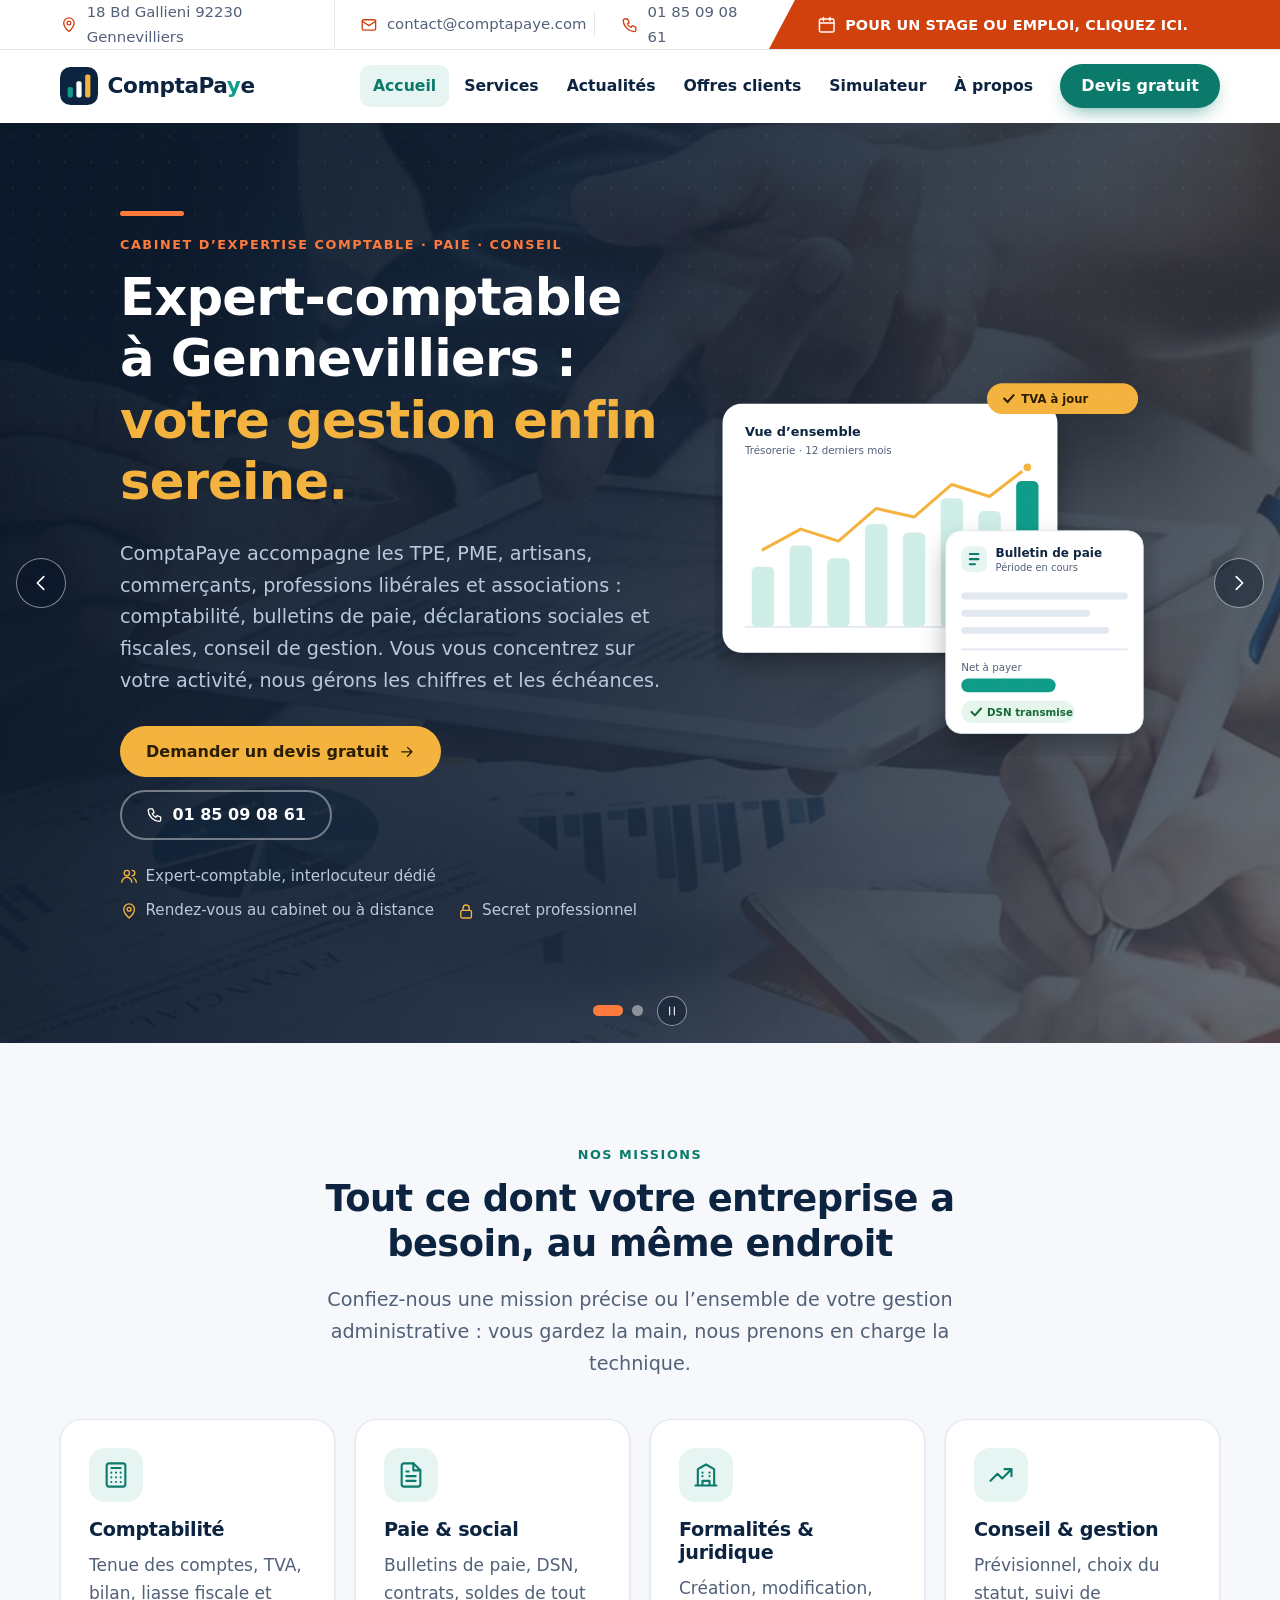
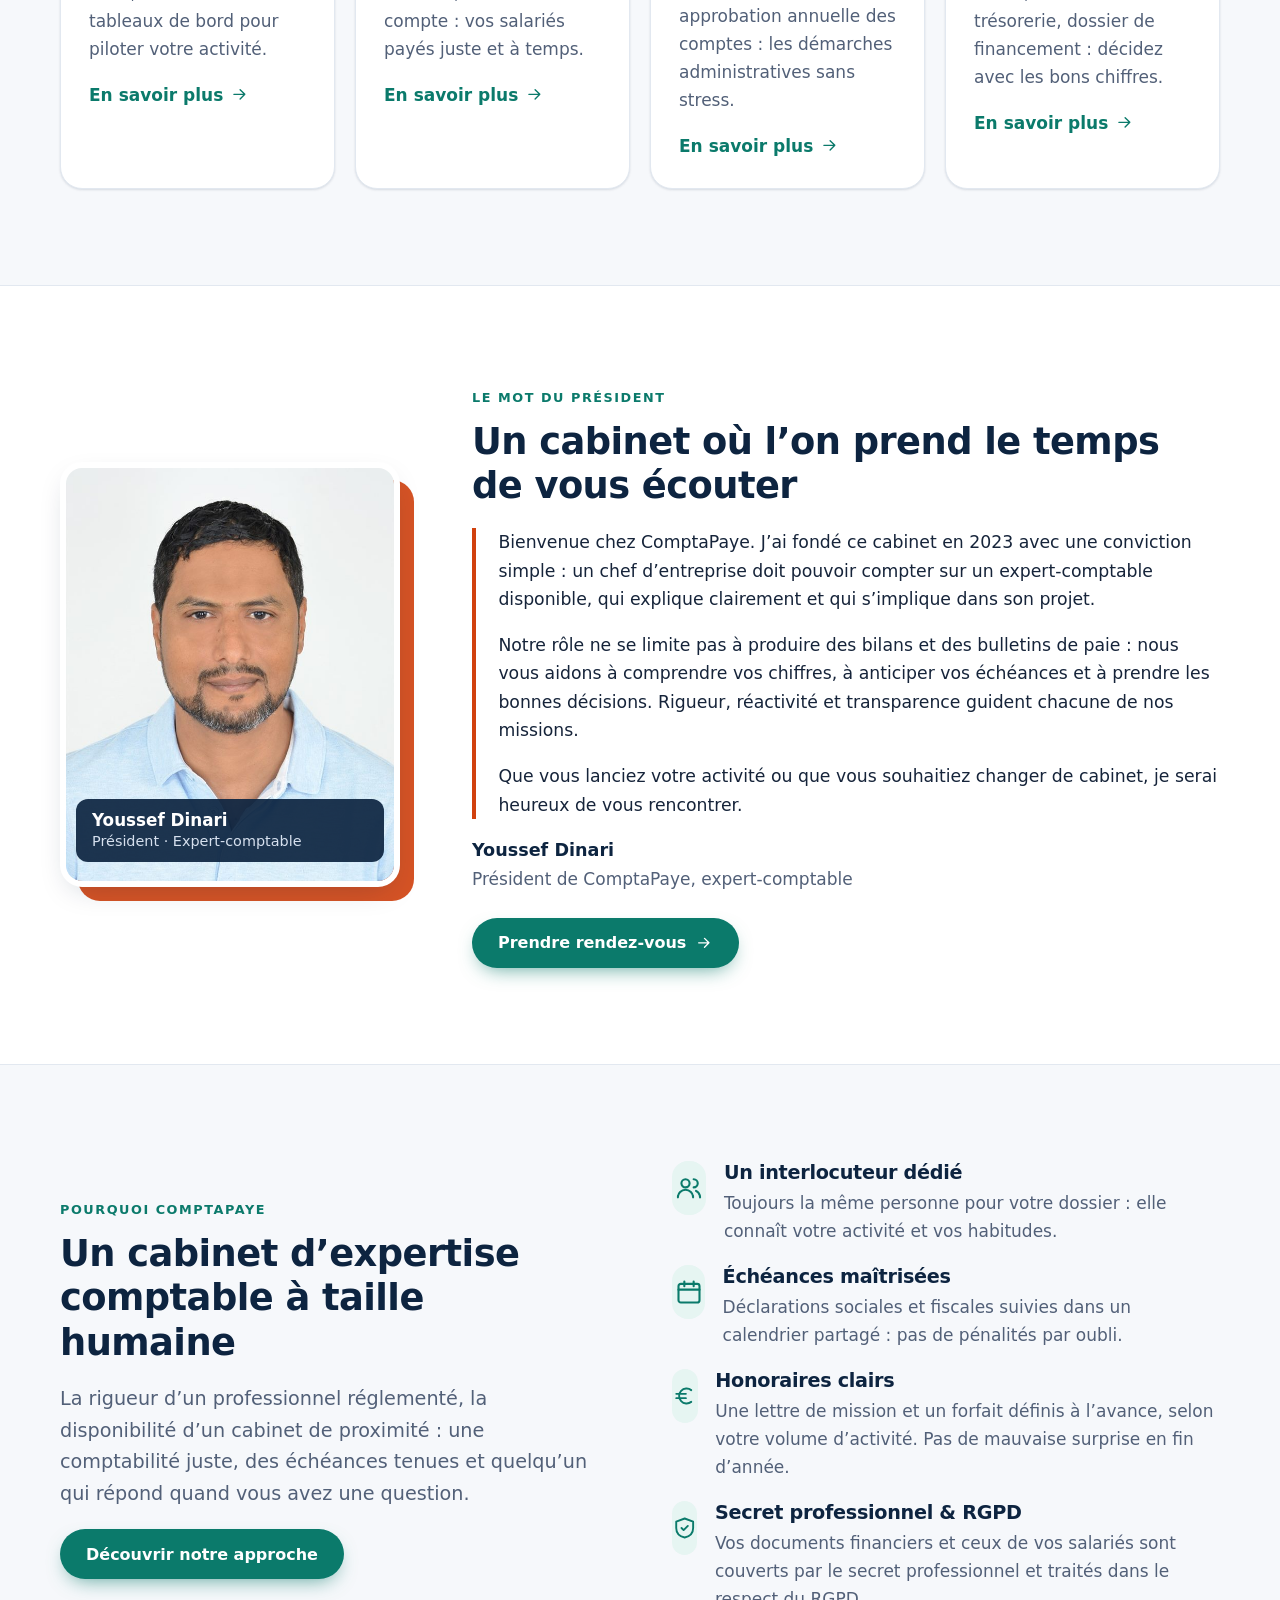
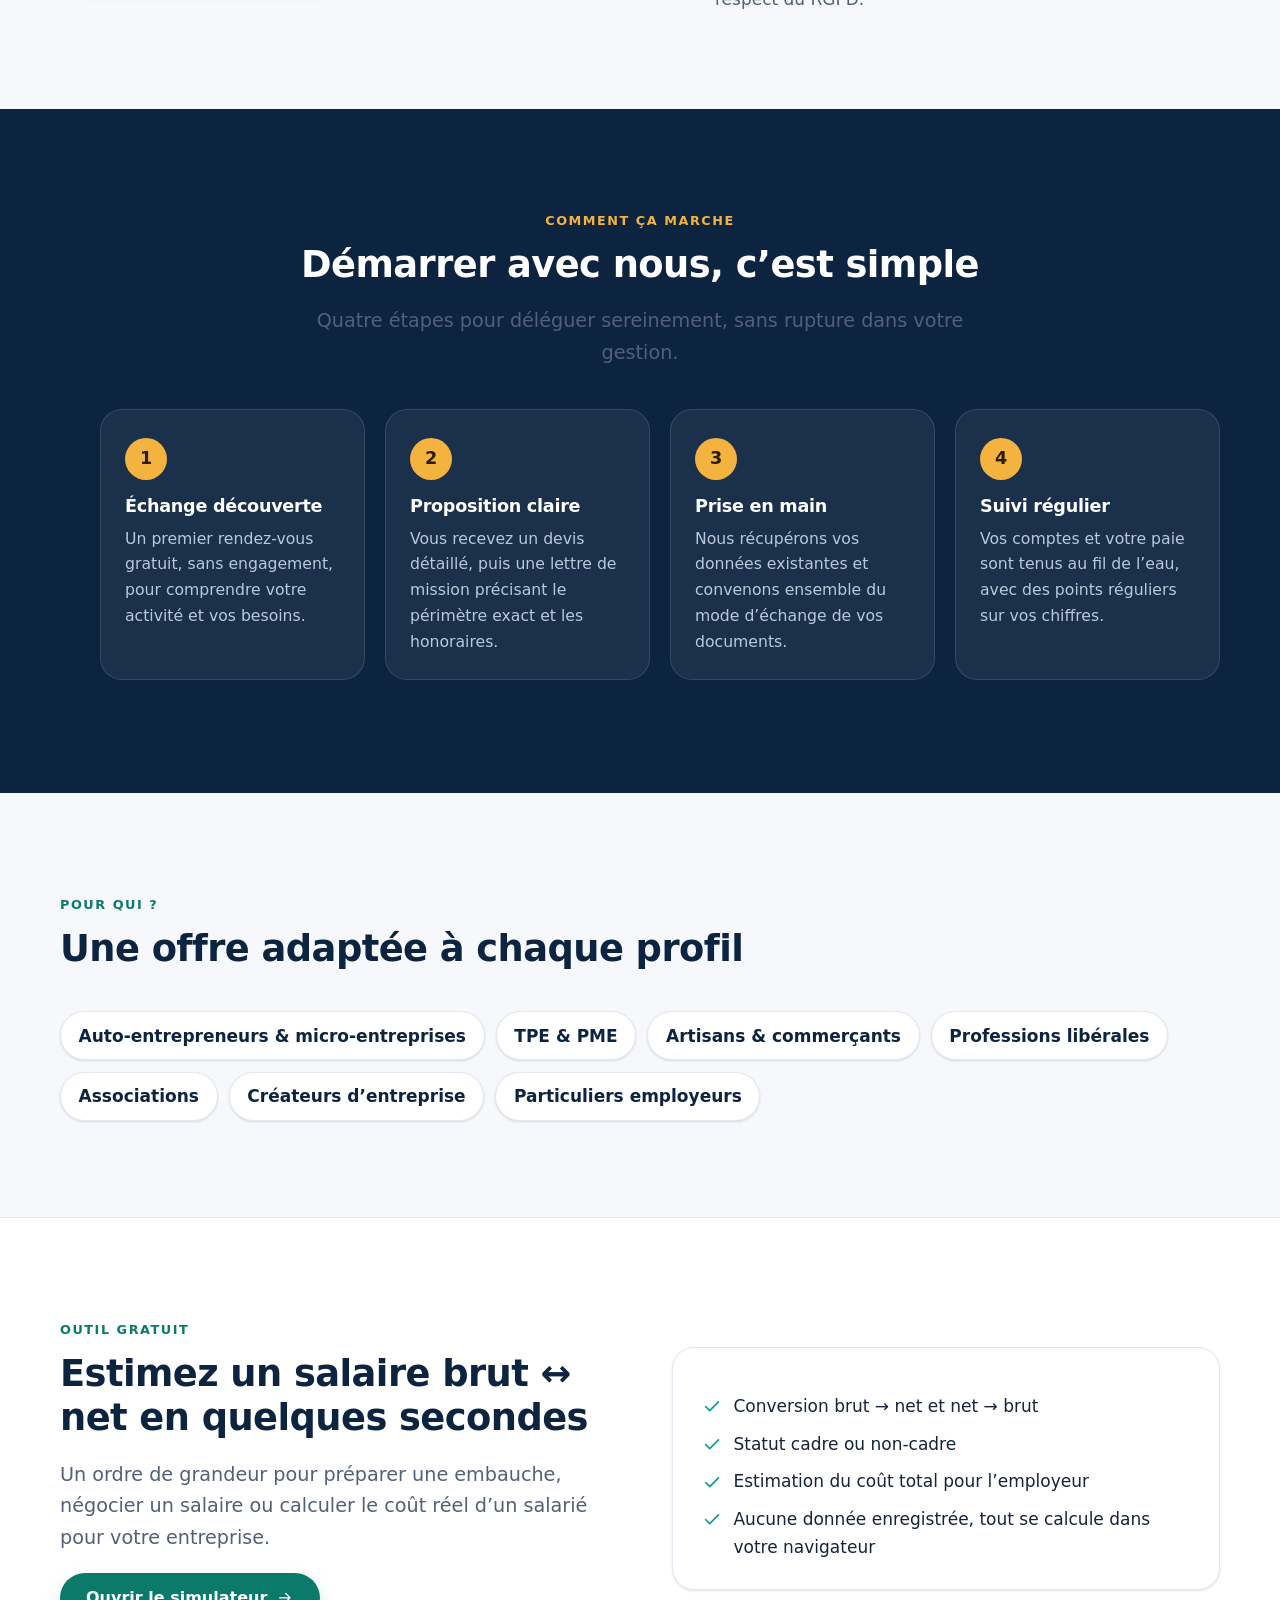
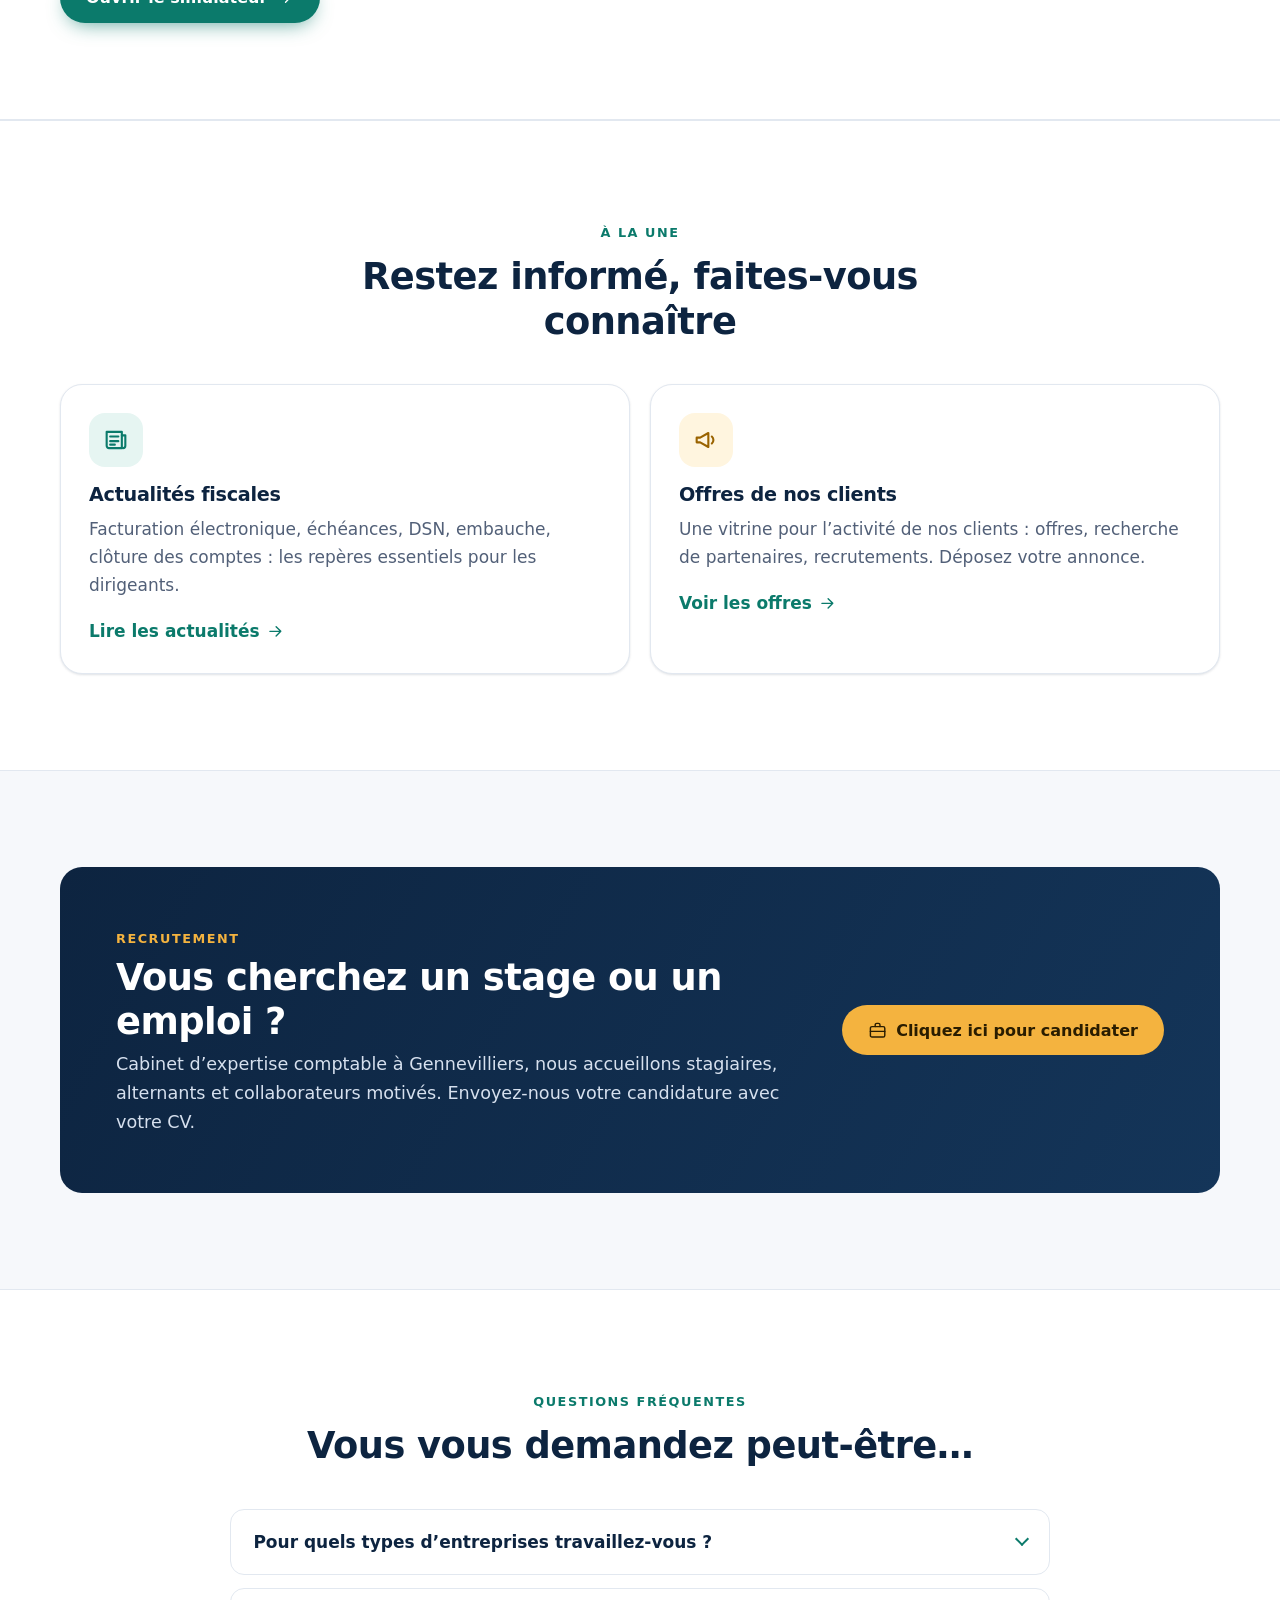
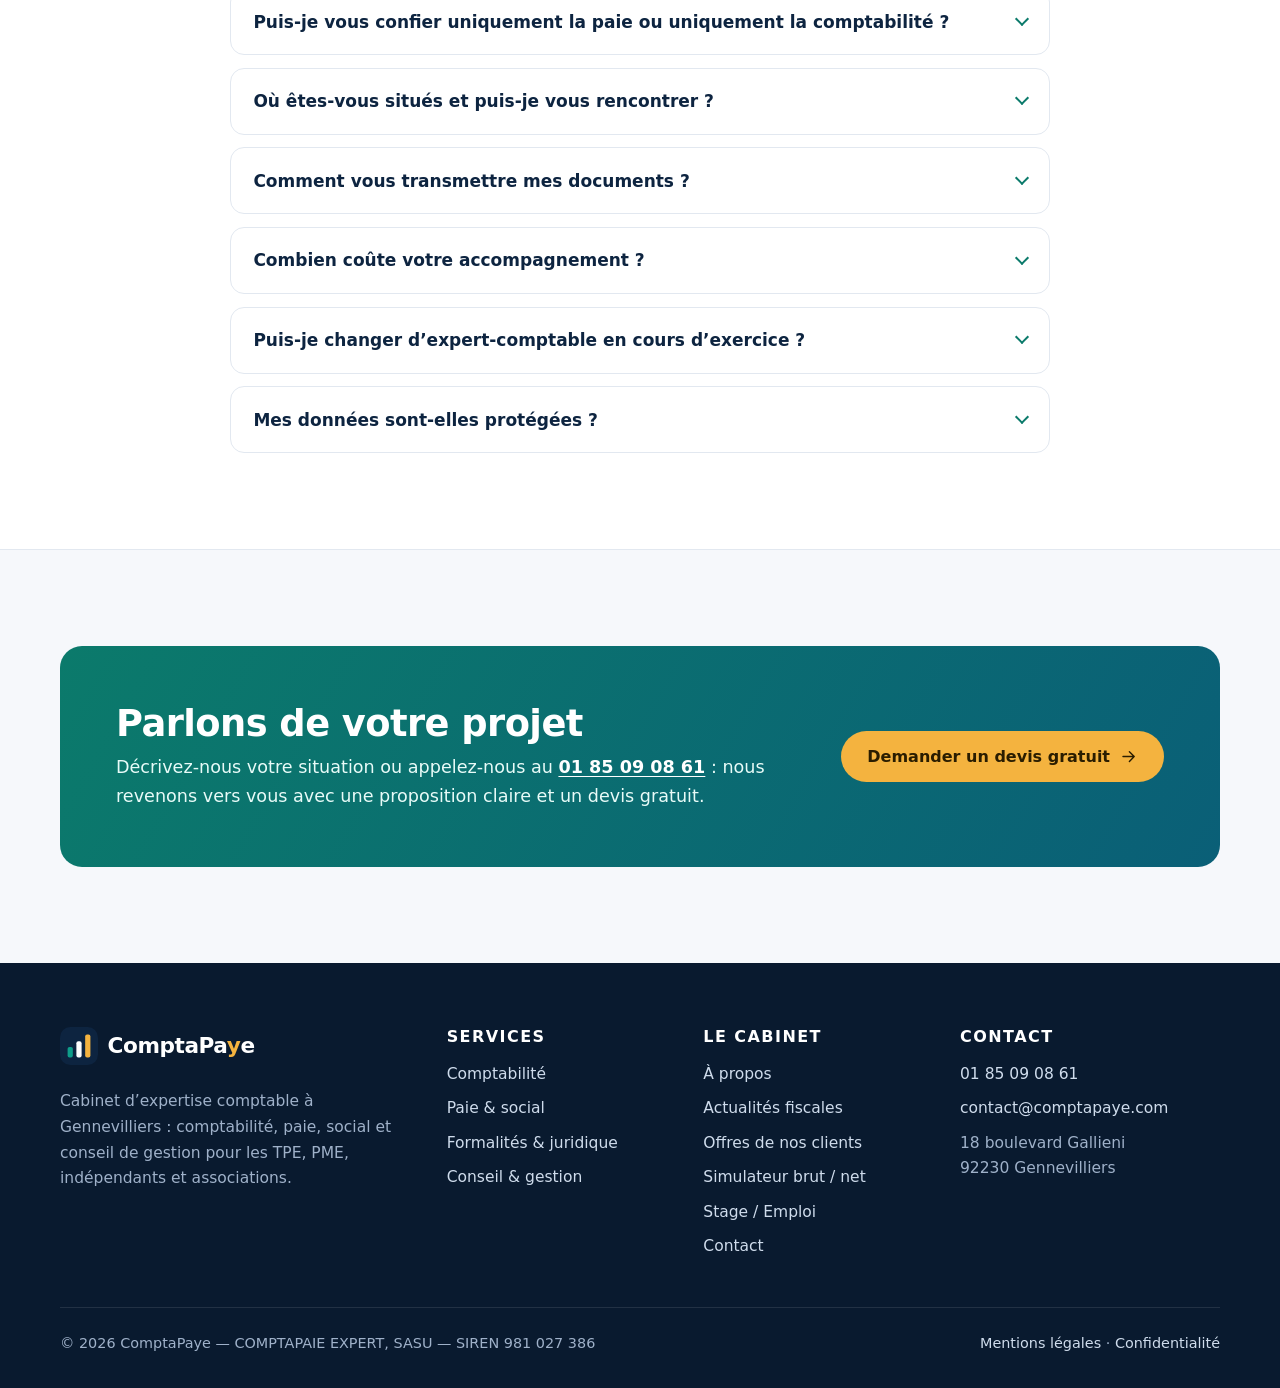
==== index.html @ 89f400c2 "Diaporama toutes les 3 s et texte en poème vertical" ====
<!DOCTYPE html>
<html lang="fr">
<head>
  <meta charset="utf-8">
  <meta name="viewport" content="width=device-width, initial-scale=1">
  <title>Expert-comptable à Gennevilliers — Comptabilité, paie et conseil | ComptaPaye</title>
  <meta name="description" content="ComptaPaye, cabinet d’expertise comptable à Gennevilliers (92) : comptabilité, bulletins de paie, déclarations sociales et fiscales, conseil. Devis gratuit au 01 85 09 08 61.">
  <meta name="robots" content="index, follow, max-image-preview:large">
  <link rel="canonical" href="https://comptapaye.com/">
  <meta name="theme-color" content="#0d2440">
  <link rel="icon" href="assets/img/favicon.svg" type="image/svg+xml">
  <link rel="apple-touch-icon" href="assets/img/apple-touch-icon.png">
  <meta property="og:type" content="website">
  <meta property="og:locale" content="fr_FR">
  <meta property="og:site_name" content="ComptaPaye">
  <meta property="og:title" content="Expert-comptable à Gennevilliers — Comptabilité, paie et conseil | ComptaPaye">
  <meta property="og:description" content="ComptaPaye, cabinet d’expertise comptable à Gennevilliers (92) : comptabilité, bulletins de paie, déclarations sociales et fiscales, conseil. Devis gratuit au 01 85 09 08 61.">
  <meta property="og:url" content="https://comptapaye.com/">
  <meta property="og:image" content="https://comptapaye.com/assets/img/og-image.png">
  <meta property="og:image:width" content="1200">
  <meta property="og:image:height" content="630">
  <meta name="twitter:card" content="summary_large_image">
  <link rel="stylesheet" href="assets/css/style.css?v=20260919f">
  <script src="assets/js/main.js?v=20260919f" defer></script>
</head>
<body>
<svg class="sprite" width="0" height="0" aria-hidden="true" focusable="false" xmlns="http://www.w3.org/2000/svg">
  <symbol id="i-calc" viewBox="0 0 24 24"><rect x="4" y="2" width="16" height="20" rx="2"/><path d="M8 6h8M8 10h.01M12 10h.01M16 10h.01M8 14h.01M12 14h.01M16 14h.01M8 18h.01M12 18h.01M16 18h.01"/></symbol>
  <symbol id="i-file" viewBox="0 0 24 24"><path d="M14 2H6a2 2 0 0 0-2 2v16a2 2 0 0 0 2 2h12a2 2 0 0 0 2-2V8z"/><path d="M14 2v6h6M8 13h8M8 17h8M8 9h2"/></symbol>
  <symbol id="i-building" viewBox="0 0 24 24"><path d="M3 21h18M5 21V7l7-4 7 4v14M9 21v-4h6v4M9 10h.01M15 10h.01M9 13h.01M15 13h.01"/></symbol>
  <symbol id="i-trend" viewBox="0 0 24 24"><path d="M3 17l6-6 4 4 8-8M15 7h6v6"/></symbol>
  <symbol id="i-shield" viewBox="0 0 24 24"><path d="M12 3l8 3v6c0 5-3.5 8-8 9-4.5-1-8-4-8-9V6z"/><path d="M9 12l2 2 4-4"/></symbol>
  <symbol id="i-clock" viewBox="0 0 24 24"><circle cx="12" cy="12" r="9"/><path d="M12 7v5l3 2"/></symbol>
  <symbol id="i-users" viewBox="0 0 24 24"><circle cx="9" cy="8" r="3.5"/><path d="M2.5 20a6.5 6.5 0 0 1 13 0M16 4.5a3.5 3.5 0 0 1 0 7M18 14.5a6.5 6.5 0 0 1 3.5 5.5"/></symbol>
  <symbol id="i-check" viewBox="0 0 24 24"><path d="M5 12.5l4.5 4.5L19 7.5"/></symbol>
  <symbol id="i-mail" viewBox="0 0 24 24"><rect x="3" y="5" width="18" height="14" rx="2"/><path d="M3 7l9 6 9-6"/></symbol>
  <symbol id="i-arrow" viewBox="0 0 24 24"><path d="M5 12h14M13 6l6 6-6 6"/></symbol>
  <symbol id="i-lock" viewBox="0 0 24 24"><rect x="5" y="11" width="14" height="10" rx="2"/><path d="M8 11V8a4 4 0 0 1 8 0v3"/></symbol>
  <symbol id="i-menu" viewBox="0 0 24 24"><path d="M4 7h16M4 12h16M4 17h16"/></symbol>
  <symbol id="i-x" viewBox="0 0 24 24"><path d="M6 6l12 12M18 6L6 18"/></symbol>
  <symbol id="i-pin" viewBox="0 0 24 24"><path d="M12 21s7-6.2 7-11.5A7 7 0 0 0 5 9.5C5 14.8 12 21 12 21z"/><circle cx="12" cy="9.5" r="2.5"/></symbol>
  <symbol id="i-laptop" viewBox="0 0 24 24"><rect x="4" y="5" width="16" height="11" rx="2"/><path d="M2 20h20"/></symbol>
  <symbol id="i-euro" viewBox="0 0 24 24"><path d="M18 6.5A7 7 0 1 0 18 17.5M4 10h9M4 14h9"/></symbol>
  <symbol id="i-calendar" viewBox="0 0 24 24"><rect x="3" y="5" width="18" height="16" rx="2"/><path d="M3 10h18M8 3v4M16 3v4"/></symbol>
  <symbol id="i-phone" viewBox="0 0 24 24"><path d="M5 4h4l2 5-2.5 1.5a11 11 0 0 0 5 5L15 13l5 2v4a2 2 0 0 1-2 2A16 16 0 0 1 3 6a2 2 0 0 1 2-2z"/></symbol>
  <symbol id="i-briefcase" viewBox="0 0 24 24"><rect x="3" y="7" width="18" height="13" rx="2"/><path d="M9 7V5a2 2 0 0 1 2-2h2a2 2 0 0 1 2 2v2M3 13h18"/></symbol>
  <symbol id="i-external" viewBox="0 0 24 24"><path d="M14 4h6v6M20 4l-9 9M18 14v5a1 1 0 0 1-1 1H5a1 1 0 0 1-1-1V7a1 1 0 0 1 1-1h5"/></symbol>
  <symbol id="i-upload" viewBox="0 0 24 24"><path d="M12 16V4M7 9l5-5 5 5M4 20h16"/></symbol>
  <symbol id="i-news" viewBox="0 0 24 24"><path d="M4 5h13v14H6a2 2 0 0 1-2-2z"/><path d="M17 8h3v9a2 2 0 0 1-2 2M7 9h7M7 13h7M7 16h4"/></symbol>
  <symbol id="i-megaphone" viewBox="0 0 24 24"><path d="M4 10v4h3l7 4V6L7 10z"/><path d="M17 9a4 4 0 0 1 0 6"/></symbol>
  <symbol id="i-pause" viewBox="0 0 24 24"><path d="M8 5v14M16 5v14"/></symbol>
  <symbol id="i-play" viewBox="0 0 24 24"><path d="M8 5l11 7-11 7z"/></symbol>
  <symbol id="i-plus" viewBox="0 0 24 24"><path d="M12 5v14M5 12h14"/></symbol>
  <symbol id="i-chevl" viewBox="0 0 24 24"><path d="M15 5l-7 7 7 7"/></symbol>
  <symbol id="i-chevr" viewBox="0 0 24 24"><path d="M9 5l7 7-7 7"/></symbol>
</svg>
<a class="skip-link" href="#contenu">Aller au contenu</a>

<header class="site-header">
  <div class="topbar">
    <div class="container topbar-inner">
      <ul class="topbar-info">
        <li><svg class="icon " aria-hidden="true" focusable="false"><use href="#i-pin"/></svg><a href="https://www.google.com/maps/search/?api=1&amp;query=18+boulevard+Gallieni+92230+Gennevilliers" target="_blank" rel="noopener">18 Bd Gallieni 92230 Gennevilliers</a></li>
        <li><svg class="icon " aria-hidden="true" focusable="false"><use href="#i-mail"/></svg><a href="mailto:contact@comptapaye.com">contact@comptapaye.com</a></li>
        <li><svg class="icon " aria-hidden="true" focusable="false"><use href="#i-phone"/></svg><a href="tel:+33185090861">01 85 09 08 61</a></li>
      </ul>
      <a class="topbar-cta" href="candidature.html" target="_blank" rel="noopener"><span class="topbar-cta-text"><svg class="icon " aria-hidden="true" focusable="false"><use href="#i-calendar"/></svg> Pour un stage ou emploi, cliquez ici.</span></a>
    </div>
  </div>
  <div class="navbar">
    <div class="container header-inner">
      <a class="logo" href="index.html" aria-label="ComptaPaye — accueil"><svg class="logo-mark" viewBox="0 0 40 40" aria-hidden="true" focusable="false"><rect width="40" height="40" rx="11" fill="#0d2440"/><rect x="8" y="21" width="5.5" height="11" rx="2" fill="#0f9d8a"/><rect x="17.25" y="15" width="5.5" height="17" rx="2" fill="#ffffff"/><rect x="26.5" y="8" width="5.5" height="24" rx="2" fill="#f4b33f"/></svg><span>ComptaPa<span class="y">y</span>e</span></a>
      <div class="header-right">
        <a class="header-call" href="tel:+33185090861" aria-label="Appeler le cabinet : 01 85 09 08 61"><svg class="icon " aria-hidden="true" focusable="false"><use href="#i-phone"/></svg></a>
        <button class="nav-toggle" type="button" aria-expanded="false" aria-controls="primary-nav" aria-label="Ouvrir le menu">
          <svg class="icon i-open" aria-hidden="true" focusable="false"><use href="#i-menu"/></svg><svg class="icon i-close" aria-hidden="true" focusable="false"><use href="#i-x"/></svg>
        </button>
      </div>
      <nav id="primary-nav" class="primary-nav" aria-label="Navigation principale">
        <a href="index.html" aria-current="page">Accueil</a>
        <a href="services.html">Services</a>
        <a href="actualites.html">Actualités</a>
        <a href="offres-clients.html">Offres clients</a>
        <a href="simulateur-brut-net.html">Simulateur</a>
        <a href="a-propos.html">À propos</a>
        <a class="btn btn--primary" href="contact.html">Devis gratuit</a>
      </nav>
    </div>
  </div>
</header>

<main id="contenu">
<section class="hero" aria-roledescription="carrousel" aria-label="Présentation du cabinet">
  <div class="hero-slides">

    <div class="hero-slide is-active" role="group" aria-roledescription="diapositive" aria-label="1 sur 2">
      <img class="hero-slide-bg" src="assets/img/hero-bg-1.jpg" width="1920" height="900" alt="">
      <div class="container hero-grid">
        <div>
          <span class="hero-bar" aria-hidden="true"></span>
          <span class="eyebrow mask d1"><span>Cabinet d’expertise comptable · Paie · Conseil</span></span>
          <h1 class="poem poem-a">
            <span class="verse"><span>Expert-comptable</span></span>
            <span class="verse"><span>à Gennevilliers :</span></span>
            <span class="verse"><span class="hl">votre gestion</span></span>
            <span class="verse"><span class="hl">enfin sereine.</span></span>
          </h1>
          <p class="lead poem poem-b">
            <span class="verse"><span>ComptaPaye accompagne</span></span>
            <span class="verse"><span>les TPE, PME, artisans, commerçants,</span></span>
            <span class="verse"><span>professions libérales et associations :</span></span>
            <span class="verse"><span>comptabilité, bulletins de paie,</span></span>
            <span class="verse"><span>déclarations sociales et fiscales,</span></span>
            <span class="verse"><span>conseil de gestion.</span></span>
            <span class="verse"><span>Vous vous concentrez sur votre activité,</span></span>
            <span class="verse"><span>nous gérons les chiffres et les échéances.</span></span>
          </p>
          <div class="hero-cta mask d5"><div>
            <a class="btn btn--amber" href="contact.html">Demander un devis gratuit <svg class="icon " aria-hidden="true" focusable="false"><use href="#i-arrow"/></svg></a>
            <a class="btn btn--ghost" href="tel:+33185090861"><svg class="icon " aria-hidden="true" focusable="false"><use href="#i-phone"/></svg> 01 85 09 08 61</a>
          </div></div>
          <ul class="hero-badges mask d6">
            <li><svg class="icon " aria-hidden="true" focusable="false"><use href="#i-users"/></svg> Expert-comptable, interlocuteur dédié</li>
            <li><svg class="icon " aria-hidden="true" focusable="false"><use href="#i-pin"/></svg> Rendez-vous au cabinet ou à distance</li>
            <li><svg class="icon " aria-hidden="true" focusable="false"><use href="#i-lock"/></svg> Secret professionnel</li>
          </ul>
        </div>
        <div class="hero-visual" aria-hidden="true">
      <svg viewBox="0 0 520 440" focusable="false" xmlns="http://www.w3.org/2000/svg">
        <defs>
          <filter id="sh" x="-20%" y="-20%" width="140%" height="155%"><feDropShadow dx="0" dy="14" stdDeviation="14" flood-color="#000" flood-opacity=".3"/></filter>
        </defs>
        <g filter="url(#sh)"><rect x="10" y="30" width="390" height="290" rx="22" fill="#fff"/></g>
        <text x="36" y="68" font-size="15" font-weight="700" fill="#0d2440" font-family="system-ui, sans-serif">Vue d’ensemble</text>
        <text x="36" y="88" font-size="12" fill="#526078" font-family="system-ui, sans-serif">Trésorerie · 12 derniers mois</text>
        <line x1="36" y1="290" x2="376" y2="290" stroke="#e2e8f0" stroke-width="2"/>
        <g fill="#cfeee8">
          <rect x="44" y="220" width="26" height="70" rx="6"/><rect x="88" y="195" width="26" height="95" rx="6"/>
          <rect x="132" y="210" width="26" height="80" rx="6"/><rect x="176" y="170" width="26" height="120" rx="6"/>
          <rect x="220" y="180" width="26" height="110" rx="6"/><rect x="264" y="140" width="26" height="150" rx="6"/>
          <rect x="308" y="155" width="26" height="135" rx="6"/>
        </g>
        <rect x="352" y="120" width="26" height="170" rx="6" fill="#0f9d8a"/>
        <path d="M57 200 L101 176 L145 190 L189 152 L233 162 L277 124 L321 138 L365 104" fill="none" stroke="#f4b33f" stroke-width="3.5" stroke-linecap="round" stroke-linejoin="round"/>
        <circle cx="365" cy="104" r="6" fill="#f4b33f" stroke="#fff" stroke-width="3"/>

        <g transform="translate(270 178)">
          <g filter="url(#sh)"><rect width="230" height="236" rx="18" fill="#fff" stroke="#e2e8f0"/></g>
          <rect x="18" y="18" width="30" height="30" rx="9" fill="#e6f5f2"/>
          <path d="M28 27h10M28 33h10M28 39h6" stroke="#0b7a6b" stroke-width="2.4" stroke-linecap="round"/>
          <text x="58" y="31" font-size="14" font-weight="700" fill="#0d2440" font-family="system-ui, sans-serif">Bulletin de paie</text>
          <text x="58" y="47" font-size="11.5" fill="#526078" font-family="system-ui, sans-serif">Période en cours</text>
          <rect x="18" y="72" width="194" height="8" rx="4" fill="#e2e8f0"/>
          <rect x="18" y="92" width="150" height="8" rx="4" fill="#e2e8f0"/>
          <rect x="18" y="112" width="172" height="8" rx="4" fill="#e2e8f0"/>
          <line x1="18" y1="138" x2="212" y2="138" stroke="#e2e8f0" stroke-width="2"/>
          <text x="18" y="163" font-size="12" fill="#526078" font-family="system-ui, sans-serif">Net à payer</text>
          <rect x="18" y="172" width="110" height="16" rx="8" fill="#0f9d8a"/>
          <rect x="18" y="198" width="132" height="26" rx="13" fill="#e7f6ec"/>
          <path d="M30 211l4 4 7-8" fill="none" stroke="#17693a" stroke-width="2.4" stroke-linecap="round" stroke-linejoin="round"/>
          <text x="48" y="215.5" font-size="12" font-weight="700" fill="#17693a" font-family="system-ui, sans-serif">DSN transmise</text>
        </g>

        <rect x="318" y="6" width="176" height="36" rx="18" fill="#f4b33f"/>
        <path d="M338 24l4 4 7-8" fill="none" stroke="#2a1d00" stroke-width="2.4" stroke-linecap="round" stroke-linejoin="round"/>
        <text x="358" y="29" font-size="13.5" font-weight="700" fill="#2a1d00" font-family="system-ui, sans-serif">TVA à jour</text>
      </svg>
    </div>
      </div>
    </div>

    <div class="hero-slide is-after" role="group" aria-roledescription="diapositive" aria-label="2 sur 2">
      <img class="hero-slide-bg" src="assets/img/hero-bg-2.jpg" width="1920" height="1080" alt="" loading="lazy">
      <div class="container hero-grid hero-grid--single">
        <div class="slide-copy">
          <span class="eyebrow eyebrow--dash mask d1"><span>ComptaPaye Expertise &amp; Conseil</span></span>
          <h2 class="slide-title poem poem-c">
            <span class="verse"><span>La satisfaction</span></span>
            <span class="verse"><span>du client</span></span>
            <span class="verse"><span>est notre devise</span></span>
          </h2>
          <p class="slide-text poem poem-d">
            <span class="verse"><span>Chef d’entreprise, créateur,</span></span>
            <span class="verse"><span>nous vous accompagnons</span></span>
            <span class="verse"><span>dans le développement</span></span>
            <span class="verse"><span>et dans la bonne gestion</span></span>
            <span class="verse"><span>de votre entreprise.</span></span>
          </p>
          <div class="hero-cta mask d5"><div>
            <a class="btn btn--amber btn--upper" href="contact.html">Consulter <svg class="icon " aria-hidden="true" focusable="false"><use href="#i-arrow"/></svg></a>
          </div></div>
        </div>
      </div>
    </div>

  </div>

  <button type="button" class="hero-arrow hero-arrow--prev" aria-label="Diapositive précédente"><svg class="icon " aria-hidden="true" focusable="false"><use href="#i-chevl"/></svg></button>
  <button type="button" class="hero-arrow hero-arrow--next" aria-label="Diapositive suivante"><svg class="icon " aria-hidden="true" focusable="false"><use href="#i-chevr"/></svg></button>
  <div class="hero-bg-controls">
    <button type="button" class="bg-dot is-active" data-bg="0" aria-label="Afficher la diapositive 1"></button>
    <button type="button" class="bg-dot" data-bg="1" aria-label="Afficher la diapositive 2"></button>
    <button type="button" class="bg-pause" aria-pressed="false" aria-label="Mettre en pause le défilement automatique"><svg class="icon " aria-hidden="true" focusable="false"><use href="#i-pause"/></svg></button>
  </div>
</section>

<section class="section">
  <div class="container">
    <div class="section-head center reveal">
      <span class="eyebrow">Nos missions</span>
      <h2>Tout ce dont votre entreprise a besoin, au même endroit</h2>
      <p class="lead">Confiez-nous une mission précise ou l’ensemble de votre gestion administrative : vous gardez la main, nous prenons en charge la technique.</p>
    </div>
    <div class="grid grid--4">
      <a class="card reveal" href="services.html#comptabilite">
        <span class="ico"><svg class="icon " aria-hidden="true" focusable="false"><use href="#i-calc"/></svg></span>
        <h3>Comptabilité</h3>
        <p>Tenue des comptes, TVA, bilan, liasse fiscale et tableaux de bord pour piloter votre activité.</p>
        <span class="more">En savoir plus <svg class="icon " aria-hidden="true" focusable="false"><use href="#i-arrow"/></svg></span>
      </a>
      <a class="card reveal" href="services.html#paie">
        <span class="ico"><svg class="icon " aria-hidden="true" focusable="false"><use href="#i-file"/></svg></span>
        <h3>Paie &amp; social</h3>
        <p>Bulletins de paie, DSN, contrats, soldes de tout compte : vos salariés payés juste et à temps.</p>
        <span class="more">En savoir plus <svg class="icon " aria-hidden="true" focusable="false"><use href="#i-arrow"/></svg></span>
      </a>
      <a class="card reveal" href="services.html#juridique">
        <span class="ico"><svg class="icon " aria-hidden="true" focusable="false"><use href="#i-building"/></svg></span>
        <h3>Formalités &amp; juridique</h3>
        <p>Création, modification, approbation annuelle des comptes : les démarches administratives sans stress.</p>
        <span class="more">En savoir plus <svg class="icon " aria-hidden="true" focusable="false"><use href="#i-arrow"/></svg></span>
      </a>
      <a class="card reveal" href="services.html#conseil">
        <span class="ico"><svg class="icon " aria-hidden="true" focusable="false"><use href="#i-trend"/></svg></span>
        <h3>Conseil &amp; gestion</h3>
        <p>Prévisionnel, choix du statut, suivi de trésorerie, dossier de financement : décidez avec les bons chiffres.</p>
        <span class="more">En savoir plus <svg class="icon " aria-hidden="true" focusable="false"><use href="#i-arrow"/></svg></span>
      </a>
    </div>
  </div>
</section>

<section class="section section--alt" id="president">
  <div class="container president">
    <figure class="president-photo reveal">
      <img src="assets/img/president.jpg" width="640" height="800" alt="Youssef Dinari, président de ComptaPaye et expert-comptable" loading="lazy" decoding="async">
      <figcaption><strong>Youssef Dinari</strong><span>Président · Expert-comptable</span></figcaption>
    </figure>
    <div class="reveal">
      <span class="eyebrow">Le mot du président</span>
      <h2>Un cabinet où l’on prend le temps de vous écouter</h2>
      <blockquote class="president-quote">
        <p>Bienvenue chez ComptaPaye. J’ai fondé ce cabinet en 2023 avec une conviction simple : un chef d’entreprise doit pouvoir compter sur un expert-comptable disponible, qui explique clairement et qui s’implique dans son projet.</p>
        <p>Notre rôle ne se limite pas à produire des bilans et des bulletins de paie : nous vous aidons à comprendre vos chiffres, à anticiper vos échéances et à prendre les bonnes décisions. Rigueur, réactivité et transparence guident chacune de nos missions.</p>
        <p>Que vous lanciez votre activité ou que vous souhaitiez changer de cabinet, je serai heureux de vous rencontrer.</p>
      </blockquote>
      <p class="president-sign"><strong>Youssef Dinari</strong><br>Président de ComptaPaye, expert-comptable</p>
      <a class="btn btn--primary" href="contact.html">Prendre rendez-vous <svg class="icon " aria-hidden="true" focusable="false"><use href="#i-arrow"/></svg></a>
    </div>
  </div>
</section>

<section class="section">
  <div class="container split">
    <div class="reveal">
      <span class="eyebrow">Pourquoi ComptaPaye</span>
      <h2>Un cabinet d’expertise comptable à taille humaine</h2>
      <p class="lead">La rigueur d’un professionnel réglementé, la disponibilité d’un cabinet de proximité : une comptabilité juste, des échéances tenues et quelqu’un qui répond quand vous avez une question.</p>
      <a class="btn btn--primary" href="a-propos.html">Découvrir notre approche</a>
    </div>
    <div class="grid reveal">
      <div class="feature"><span class="ico"><svg class="icon " aria-hidden="true" focusable="false"><use href="#i-users"/></svg></span><div><h3>Un interlocuteur dédié</h3><p>Toujours la même personne pour votre dossier : elle connaît votre activité et vos habitudes.</p></div></div>
      <div class="feature"><span class="ico"><svg class="icon " aria-hidden="true" focusable="false"><use href="#i-calendar"/></svg></span><div><h3>Échéances maîtrisées</h3><p>Déclarations sociales et fiscales suivies dans un calendrier partagé : pas de pénalités par oubli.</p></div></div>
      <div class="feature"><span class="ico"><svg class="icon " aria-hidden="true" focusable="false"><use href="#i-euro"/></svg></span><div><h3>Honoraires clairs</h3><p>Une lettre de mission et un forfait définis à l’avance, selon votre volume d’activité. Pas de mauvaise surprise en fin d’année.</p></div></div>
      <div class="feature"><span class="ico"><svg class="icon " aria-hidden="true" focusable="false"><use href="#i-shield"/></svg></span><div><h3>Secret professionnel &amp; RGPD</h3><p>Vos documents financiers et ceux de vos salariés sont couverts par le secret professionnel et traités dans le respect du RGPD.</p></div></div>
    </div>
  </div>
</section>

<section class="section section--dark">
  <div class="container">
    <div class="section-head center reveal">
      <span class="eyebrow">Comment ça marche</span>
      <h2>Démarrer avec nous, c’est simple</h2>
      <p class="lead">Quatre étapes pour déléguer sereinement, sans rupture dans votre gestion.</p>
    </div>
    <ol class="steps reveal">
      <li><h3>Échange découverte</h3><p>Un premier rendez-vous gratuit, sans engagement, pour comprendre votre activité et vos besoins.</p></li>
      <li><h3>Proposition claire</h3><p>Vous recevez un devis détaillé, puis une lettre de mission précisant le périmètre exact et les honoraires.</p></li>
      <li><h3>Prise en main</h3><p>Nous récupérons vos données existantes et convenons ensemble du mode d’échange de vos documents.</p></li>
      <li><h3>Suivi régulier</h3><p>Vos comptes et votre paie sont tenus au fil de l’eau, avec des points réguliers sur vos chiffres.</p></li>
    </ol>
  </div>
</section>

<section class="section">
  <div class="container">
    <div class="section-head reveal">
      <span class="eyebrow">Pour qui ?</span>
      <h2>Une offre adaptée à chaque profil</h2>
    </div>
    <ul class="chips reveal">
      <li>Auto-entrepreneurs &amp; micro-entreprises</li>
      <li>TPE &amp; PME</li>
      <li>Artisans &amp; commerçants</li>
      <li>Professions libérales</li>
      <li>Associations</li>
      <li>Créateurs d’entreprise</li>
      <li>Particuliers employeurs</li>
    </ul>
  </div>
</section>

<section class="section section--alt">
  <div class="container split">
    <div class="reveal">
      <span class="eyebrow">Outil gratuit</span>
      <h2>Estimez un salaire brut ↔ net en quelques secondes</h2>
      <p class="lead">Un ordre de grandeur pour préparer une embauche, négocier un salaire ou calculer le coût réel d’un salarié pour votre entreprise.</p>
      <a class="btn btn--primary" href="simulateur-brut-net.html">Ouvrir le simulateur <svg class="icon " aria-hidden="true" focusable="false"><use href="#i-arrow"/></svg></a>
    </div>
    <div class="card reveal">
      <ul class="checklist">
        <li><svg class="icon " aria-hidden="true" focusable="false"><use href="#i-check"/></svg><span>Conversion brut → net et net → brut</span></li>
        <li><svg class="icon " aria-hidden="true" focusable="false"><use href="#i-check"/></svg><span>Statut cadre ou non-cadre</span></li>
        <li><svg class="icon " aria-hidden="true" focusable="false"><use href="#i-check"/></svg><span>Estimation du coût total pour l’employeur</span></li>
        <li><svg class="icon " aria-hidden="true" focusable="false"><use href="#i-check"/></svg><span>Aucune donnée enregistrée, tout se calcule dans votre navigateur</span></li>
      </ul>
    </div>
  </div>
</section>

<section class="section section--alt">
  <div class="container">
    <div class="section-head center reveal">
      <span class="eyebrow">À la une</span>
      <h2>Restez informé, faites-vous connaître</h2>
    </div>
    <div class="grid grid--2">
      <a class="card reveal" href="actualites.html">
        <span class="ico"><svg class="icon " aria-hidden="true" focusable="false"><use href="#i-news"/></svg></span>
        <h3>Actualités fiscales</h3>
        <p>Facturation électronique, échéances, DSN, embauche, clôture des comptes : les repères essentiels pour les dirigeants.</p>
        <span class="more">Lire les actualités <svg class="icon " aria-hidden="true" focusable="false"><use href="#i-arrow"/></svg></span>
      </a>
      <a class="card reveal" href="offres-clients.html">
        <span class="ico ico--amber"><svg class="icon " aria-hidden="true" focusable="false"><use href="#i-megaphone"/></svg></span>
        <h3>Offres de nos clients</h3>
        <p>Une vitrine pour l’activité de nos clients : offres, recherche de partenaires, recrutements. Déposez votre annonce.</p>
        <span class="more">Voir les offres <svg class="icon " aria-hidden="true" focusable="false"><use href="#i-arrow"/></svg></span>
      </a>
    </div>
  </div>
</section>

<section class="section" id="recrutement">
  <div class="container">
    <div class="cta-band cta-band--navy reveal">
      <div>
        <span class="eyebrow">Recrutement</span>
        <h2>Vous cherchez un stage ou un emploi ?</h2>
        <p>Cabinet d’expertise comptable à Gennevilliers, nous accueillons stagiaires, alternants et collaborateurs motivés. Envoyez-nous votre candidature avec votre CV.</p>
      </div>
      <a class="btn btn--amber" href="candidature.html" target="_blank" rel="noopener"><svg class="icon " aria-hidden="true" focusable="false"><use href="#i-briefcase"/></svg> Cliquez ici pour candidater</a>
    </div>
  </div>
</section>

<section class="section section--alt" id="faq">
  <div class="container">
    <div class="section-head center reveal">
      <span class="eyebrow">Questions fréquentes</span>
      <h2>Vous vous demandez peut-être…</h2>
    </div>
    <div class="faq reveal">
      <details>
        <summary>Pour quels types d’entreprises travaillez-vous ?</summary>
        <div class="answer"><p>Nous accompagnons les micro-entrepreneurs, TPE, PME, artisans, commerçants, professions libérales et associations, quel que soit leur secteur d’activité.</p></div>
      </details>
      <details>
        <summary>Puis-je vous confier uniquement la paie ou uniquement la comptabilité ?</summary>
        <div class="answer"><p>Oui. Vous pouvez nous confier une seule mission (par exemple les bulletins de paie) ou l’ensemble de votre gestion. Nous adaptons le périmètre et les honoraires à votre besoin.</p></div>
      </details>
      <details>
        <summary>Où êtes-vous situés et puis-je vous rencontrer ?</summary>
        <div class="answer"><p>Le cabinet est situé au 18 boulevard Gallieni, 92230 Gennevilliers. Nous vous recevons sur rendez-vous, et nous pouvons aussi travailler entièrement à distance selon votre préférence.</p></div>
      </details>
      <details>
        <summary>Comment vous transmettre mes documents ?</summary>
        <div class="answer"><p>Nous convenons ensemble d’un mode d’échange simple et sécurisé, adapté à vos habitudes. Vous pouvez aussi nous rencontrer en rendez-vous si vous le préférez.</p></div>
      </details>
      <details>
        <summary>Combien coûte votre accompagnement ?</summary>
        <div class="answer"><p>Les honoraires dépendent de votre statut, du volume de pièces comptables et du nombre de bulletins de paie. Nous vous remettons un devis gratuit et sans engagement, puis une lettre de mission avec des honoraires définis à l’avance.</p></div>
      </details>
      <details>
        <summary>Puis-je changer d’expert-comptable en cours d’exercice ?</summary>
        <div class="answer"><p>Oui, c’est possible. Nous prenons contact avec votre confrère pour récupérer les éléments nécessaires et assurer une transition sans rupture.</p></div>
      </details>
      <details>
        <summary>Mes données sont-elles protégées ?</summary>
        <div class="answer"><p>Oui. Vos données sont couvertes par le secret professionnel, utilisées uniquement pour réaliser votre mission et traitées conformément au RGPD. Ce site n’utilise aucun cookie de suivi. Voir notre <a href="confidentialite.html">politique de confidentialité</a>.</p></div>
      </details>
    </div>
  </div>
</section>

<section class="section">
  <div class="container">
    <div class="cta-band reveal">
      <div>
        <h2>Parlons de votre projet</h2>
        <p>Décrivez-nous votre situation ou appelez-nous au <a class="cta-tel" href="tel:+33185090861">01 85 09 08 61</a> : nous revenons vers vous avec une proposition claire et un devis gratuit.</p>
      </div>
      <a class="btn btn--amber" href="contact.html">Demander un devis gratuit <svg class="icon " aria-hidden="true" focusable="false"><use href="#i-arrow"/></svg></a>
    </div>
  </div>
</section>

<script type="application/ld+json">
{
  "@context": "https://schema.org",
  "@graph": [
    {
      "@type": "AccountingService",
      "@id": "https://comptapaye.com/#organisation",
      "name": "ComptaPaye",
      "legalName": "COMPTAPAIE EXPERT",
      "vatID": "FR29981027386",
      "foundingDate": "2023-11-01",
      "founder": {"@type": "Person", "name": "Youssef Dinari", "jobTitle": "Président, expert-comptable"},
      "url": "https://comptapaye.com/",
      "email": "contact@comptapaye.com",
      "telephone": "+33185090861",
      "logo": "https://comptapaye.com/assets/img/favicon.svg",
      "image": "https://comptapaye.com/assets/img/og-image.png",
      "description": "Cabinet d’expertise comptable à Gennevilliers : comptabilité, paie, formalités et conseil de gestion pour TPE, PME, indépendants et associations.",
      "address": {
        "@type": "PostalAddress",
        "streetAddress": "18 boulevard Gallieni",
        "postalCode": "92230",
        "addressLocality": "Gennevilliers",
        "addressCountry": "FR"
      },
      "areaServed": ["Gennevilliers", "Hauts-de-Seine", "Île-de-France", "France"],
      "knowsLanguage": "fr"
    },
    {
      "@type": "FAQPage",
      "mainEntity": [
        {"@type": "Question", "name": "Pour quels types d’entreprises travaillez-vous ?", "acceptedAnswer": {"@type": "Answer", "text": "Nous accompagnons les micro-entrepreneurs, TPE, PME, artisans, commerçants, professions libérales et associations, quel que soit leur secteur d’activité."}},
        {"@type": "Question", "name": "Puis-je vous confier uniquement la paie ou uniquement la comptabilité ?", "acceptedAnswer": {"@type": "Answer", "text": "Oui. Vous pouvez nous confier une seule mission ou l’ensemble de votre gestion. Nous adaptons le périmètre et les honoraires à votre besoin."}},
        {"@type": "Question", "name": "Où êtes-vous situés et puis-je vous rencontrer ?", "acceptedAnswer": {"@type": "Answer", "text": "Le cabinet est situé au 18 boulevard Gallieni, 92230 Gennevilliers. Nous vous recevons sur rendez-vous et pouvons aussi travailler entièrement à distance."}},
        {"@type": "Question", "name": "Combien coûte votre accompagnement ?", "acceptedAnswer": {"@type": "Answer", "text": "Les honoraires dépendent de votre statut, du volume de pièces comptables et du nombre de bulletins de paie. Nous vous remettons un devis gratuit et sans engagement, puis une lettre de mission."}},
        {"@type": "Question", "name": "Puis-je changer d’expert-comptable en cours d’exercice ?", "acceptedAnswer": {"@type": "Answer", "text": "Oui, c’est possible. Nous prenons contact avec votre confrère pour récupérer les éléments nécessaires et assurer une transition sans rupture."}},
        {"@type": "Question", "name": "Mes données sont-elles protégées ?", "acceptedAnswer": {"@type": "Answer", "text": "Oui. Vos données sont couvertes par le secret professionnel, utilisées uniquement pour réaliser votre mission et traitées conformément au RGPD."}}
      ]
    }
  ]
}
</script>
</main>

<footer class="site-footer">
  <div class="container">
    <div class="footer-grid">
      <div>
        <a class="logo" href="index.html" aria-label="ComptaPaye — accueil"><svg class="logo-mark" viewBox="0 0 40 40" aria-hidden="true" focusable="false"><rect width="40" height="40" rx="11" fill="#0d2440"/><rect x="8" y="21" width="5.5" height="11" rx="2" fill="#0f9d8a"/><rect x="17.25" y="15" width="5.5" height="17" rx="2" fill="#ffffff"/><rect x="26.5" y="8" width="5.5" height="24" rx="2" fill="#f4b33f"/></svg><span>ComptaPa<span class="y">y</span>e</span></a>
        <p class="footer-about">Cabinet d’expertise comptable à Gennevilliers : comptabilité, paie, social et conseil de gestion pour les TPE, PME, indépendants et associations.</p>
      </div>
      <div>
        <h3>Services</h3>
        <ul>
          <li><a href="services.html#comptabilite">Comptabilité</a></li>
          <li><a href="services.html#paie">Paie &amp; social</a></li>
          <li><a href="services.html#juridique">Formalités &amp; juridique</a></li>
          <li><a href="services.html#conseil">Conseil &amp; gestion</a></li>
        </ul>
      </div>
      <div>
        <h3>Le cabinet</h3>
        <ul>
          <li><a href="a-propos.html">À propos</a></li>
          <li><a href="actualites.html">Actualités fiscales</a></li>
          <li><a href="offres-clients.html">Offres de nos clients</a></li>
          <li><a href="simulateur-brut-net.html">Simulateur brut / net</a></li>
          <li><a href="candidature.html" target="_blank" rel="noopener">Stage / Emploi</a></li>
          <li><a href="contact.html">Contact</a></li>
        </ul>
      </div>
      <div>
        <h3>Contact</h3>
        <ul>
          <li><a href="tel:+33185090861">01 85 09 08 61</a></li>
          <li><a href="mailto:contact@comptapaye.com">contact@comptapaye.com</a></li>
          <li><address>18 boulevard Gallieni<br>92230 Gennevilliers</address></li>
        </ul>
      </div>
    </div>
    <div class="footer-bottom">
      <span>© <span id="year">2026</span> ComptaPaye — COMPTAPAIE EXPERT, SASU — SIREN 981 027 386</span>
      <span><a href="mentions-legales.html">Mentions légales</a> · <a href="confidentialite.html">Confidentialité</a></span>
    </div>
  </div>
</footer>
</body>
</html>
---- assets/css/style.css ----
/* ==========================================================================
   ComptaPaye — feuille de style
   Aucune police externe (RGPD + vitesse), aucun framework.
   ========================================================================== */

:root {
  --navy: #0d2440;
  --navy-2: #143559;
  --ink: #16243a;
  --muted: #526078;
  --teal: #0b7a6b;
  --teal-2: #0f9d8a;
  --teal-soft: #e6f5f2;
  --amber: #f4b33f;
  --amber-soft: #fff5df;
  --bg: #f6f8fb;
  --card: #ffffff;
  --line: #e2e8f0;
  --danger: #b3261e;
  --ok: #17693a;
  --radius: 14px;
  --radius-lg: 22px;
  --shadow-sm: 0 1px 2px rgba(13, 36, 64, .06), 0 1px 3px rgba(13, 36, 64, .08);
  --shadow: 0 10px 30px -12px rgba(13, 36, 64, .25);
  --maxw: 1160px;
  --font: system-ui, -apple-system, "Segoe UI", Roboto, "Helvetica Neue", Arial, sans-serif;
}

*,
*::before,
*::after { box-sizing: border-box; }

html { scroll-behavior: smooth; -webkit-text-size-adjust: 100%; }

body {
  margin: 0;
  font-family: var(--font);
  font-size: 1.0625rem;
  line-height: 1.65;
  color: var(--ink);
  background: var(--bg);
  -webkit-font-smoothing: antialiased;
}

img, svg { max-width: 100%; display: block; }
a { color: var(--teal); text-underline-offset: 3px; }
a:hover { color: var(--navy); }
h1, h2, h3, h4 { line-height: 1.2; margin: 0 0 .5em; color: var(--navy); letter-spacing: -.015em; }
h1 { font-size: clamp(2.1rem, 5vw, 3.4rem); font-weight: 800; }
h2 { font-size: clamp(1.65rem, 3.4vw, 2.3rem); font-weight: 800; }
h3 { font-size: 1.2rem; font-weight: 700; }
p { margin: 0 0 1em; }
ul { margin: 0; padding: 0; }

:focus-visible {
  outline: 3px solid var(--amber);
  outline-offset: 3px;
  border-radius: 6px;
}

.sprite { position: absolute; width: 0; height: 0; overflow: hidden; }
.icon {
  width: 1.5em; height: 1.5em;
  fill: none; stroke: currentColor;
  stroke-width: 1.8; stroke-linecap: round; stroke-linejoin: round;
  flex: none;
}

.container { width: min(100% - 2rem, var(--maxw)); margin-inline: auto; }
.section { padding: clamp(3.5rem, 8vw, 6rem) 0; }
.section--alt { background: #fff; border-block: 1px solid var(--line); }
.section--dark { background: var(--navy); color: #d6e0ee; }
.section--dark h2, .section--dark h3 { color: #fff; }

.eyebrow {
  display: inline-block;
  font-size: .8rem; font-weight: 700;
  letter-spacing: .12em; text-transform: uppercase;
  color: var(--teal);
  margin-bottom: .75rem;
}
.section--dark .eyebrow, .hero .eyebrow { color: var(--amber); }
.lead { font-size: 1.2rem; color: var(--muted); max-width: 62ch; }
.section-head { max-width: 720px; margin-bottom: 2.5rem; }
.section-head.center { margin-inline: auto; text-align: center; }
.section-head.center .lead { margin-inline: auto; }

.skip-link {
  position: absolute; left: -999px; top: .5rem;
  background: var(--navy); color: #fff; padding: .6rem 1rem; border-radius: 8px; z-index: 100;
}
.skip-link:focus { left: .5rem; }

/* ---------- Boutons ---------- */
.btn {
  display: inline-flex; align-items: center; justify-content: center; gap: .55rem;
  padding: .85rem 1.5rem;
  font: inherit; font-weight: 700; font-size: 1rem; line-height: 1.2;
  border-radius: 999px; border: 2px solid transparent;
  text-decoration: none; cursor: pointer;
  transition: transform .15s ease, background-color .15s ease, border-color .15s ease, box-shadow .15s ease;
}
.btn .icon { width: 1.1em; height: 1.1em; }
.btn:hover { transform: translateY(-1px); }
.btn--primary { background: var(--teal); color: #fff; box-shadow: 0 8px 20px -8px rgba(11, 122, 107, .7); }
.btn--primary:hover { background: #096659; color: #fff; }
.btn--amber { background: var(--amber); color: #2a1d00; }
.btn--amber:hover { background: #ffc35b; color: #2a1d00; }
.btn--ghost { background: transparent; color: #fff; border-color: rgba(255, 255, 255, .4); }
.btn--ghost:hover { border-color: #fff; color: #fff; background: rgba(255, 255, 255, .08); }
.btn--outline { background: transparent; color: var(--navy); border-color: var(--navy); }
.btn--outline:hover { background: var(--navy); color: #fff; }
.btn--block { width: 100%; }
.btn[disabled] { opacity: .6; cursor: progress; transform: none; }

/* ---------- En-tête ---------- */
.site-header {
  position: sticky; top: 0; z-index: 50;
  background: rgba(255, 255, 255, .92);
  backdrop-filter: saturate(1.4) blur(10px);
  -webkit-backdrop-filter: saturate(1.4) blur(10px);
  border-bottom: 1px solid transparent;
  transition: border-color .2s, box-shadow .2s;
}
.site-header.is-scrolled { border-color: var(--line); box-shadow: var(--shadow-sm); }
.header-inner { display: flex; align-items: center; justify-content: space-between; gap: 1rem; min-height: 72px; }

.logo { display: inline-flex; align-items: center; gap: .6rem; text-decoration: none; color: var(--navy); font-weight: 800; font-size: 1.35rem; letter-spacing: -.02em; }
.logo:hover { color: var(--navy); }
.logo-mark { width: 38px; height: 38px; flex: none; }
.logo .y { color: var(--teal-2); }

.nav-toggle {
  display: inline-flex; align-items: center; justify-content: center;
  width: 46px; height: 46px; padding: 0;
  background: transparent; border: 1px solid var(--line); border-radius: 12px;
  color: var(--navy); cursor: pointer;
}
.nav-toggle .icon { width: 24px; height: 24px; }
.nav-toggle .i-close { display: none; }
.nav-toggle[aria-expanded="true"] .i-open { display: none; }
.nav-toggle[aria-expanded="true"] .i-close { display: block; }

.primary-nav {
  position: absolute; inset: 72px 0 auto 0;
  background: #fff; border-bottom: 1px solid var(--line); box-shadow: var(--shadow);
  padding: 1rem 1rem 1.5rem;
  display: none; flex-direction: column; gap: .25rem;
}
.primary-nav.is-open { display: flex; }
.primary-nav a { text-decoration: none; }
.primary-nav a:not(.btn) {
  color: var(--navy); font-weight: 600; padding: .8rem .5rem; border-radius: 10px;
}
.primary-nav a:not(.btn):hover { background: var(--teal-soft); color: var(--teal); }
.primary-nav a[aria-current="page"]:not(.btn) { color: var(--teal); background: var(--teal-soft); }
.primary-nav .btn { margin-top: .5rem; }

@media (min-width: 980px) {
  .nav-toggle { display: none; }
  .primary-nav {
    position: static; display: flex; flex-direction: row; align-items: center; gap: .15rem;
    background: transparent; border: 0; box-shadow: none; padding: 0;
  }
  .primary-nav a:not(.btn) { padding: .5rem .8rem; font-size: .98rem; }
  .primary-nav .btn { margin: 0 0 0 .75rem; padding: .65rem 1.2rem; }
}

/* ---------- Hero ---------- */
.hero {
  position: relative; overflow: hidden;
  background:
    radial-gradient(900px 500px at 88% -10%, rgba(15, 157, 138, .35), transparent 60%),
    radial-gradient(700px 420px at -10% 110%, rgba(244, 179, 63, .16), transparent 60%),
    linear-gradient(160deg, var(--navy) 0%, #0a1c33 100%);
  color: #d6e0ee;
  padding: clamp(3rem, 8vw, 6rem) 0 clamp(3.5rem, 8vw, 6.5rem);
}
.hero::after {
  content: ""; position: absolute; inset: 0; pointer-events: none;
  background-image: radial-gradient(rgba(255, 255, 255, .07) 1px, transparent 1px);
  background-size: 26px 26px;
  mask-image: linear-gradient(to bottom, #000, transparent 85%);
  -webkit-mask-image: linear-gradient(to bottom, #000, transparent 85%);
}
.hero-grid { position: relative; z-index: 1; display: grid; gap: 3rem; align-items: center; }
.hero h1 { color: #fff; }
.hero h1 .hl { color: var(--amber); }
.hero .lead { color: #b9c8dc; }
.hero-cta { display: flex; flex-wrap: wrap; gap: .8rem; margin: 2rem 0 1.75rem; }
.hero-badges { list-style: none; display: flex; flex-wrap: wrap; gap: .6rem 1.4rem; font-size: .95rem; color: #b9c8dc; }
.hero-badges li { display: inline-flex; align-items: center; gap: .45rem; }
.hero-badges .icon { color: var(--amber); width: 1.2em; height: 1.2em; }
.hero-visual { max-width: 540px; margin-inline: auto; width: 100%; }
@media (min-width: 900px) {
  .hero-grid { grid-template-columns: 1.1fr .9fr; }
}

.page-hero {
  background: linear-gradient(160deg, var(--navy) 0%, #0a1c33 100%);
  color: #b9c8dc; padding: clamp(2.75rem, 6vw, 4.5rem) 0;
  position: relative; overflow: hidden;
}
.page-hero::before {
  content: ""; position: absolute; right: -120px; top: -160px; width: 420px; height: 420px; border-radius: 50%;
  background: radial-gradient(circle, rgba(15, 157, 138, .4), transparent 65%);
}
.page-hero .container { position: relative; }
.page-hero h1 { color: #fff; font-size: clamp(1.9rem, 4.4vw, 2.9rem); margin-bottom: .6rem; }
.page-hero p { max-width: 62ch; font-size: 1.15rem; margin: 0; }
.breadcrumb { font-size: .9rem; margin-bottom: 1rem; color: #8ea3bf; }
.breadcrumb a { color: #b9c8dc; }
.breadcrumb a:hover { color: #fff; }

/* ---------- Grilles & cartes ---------- */
.grid { display: grid; gap: 1.25rem; }
@media (min-width: 640px) { .grid--2, .grid--3, .grid--4 { grid-template-columns: repeat(2, 1fr); } }
@media (min-width: 980px) { .grid--3 { grid-template-columns: repeat(3, 1fr); } .grid--4 { grid-template-columns: repeat(4, 1fr); } }

.card {
  background: var(--card); border: 1px solid var(--line); border-radius: var(--radius-lg);
  padding: 1.75rem; box-shadow: var(--shadow-sm);
  transition: transform .2s ease, box-shadow .2s ease, border-color .2s ease;
}
a.card { display: block; text-decoration: none; color: inherit; }
.card:hover { transform: translateY(-3px); box-shadow: var(--shadow); border-color: #cbd6e4; }
.card h3 { margin-top: 1rem; }
.card p { color: var(--muted); margin-bottom: 0; }
.card .more { display: inline-flex; align-items: center; gap: .4rem; margin-top: 1.1rem; font-weight: 700; color: var(--teal); }
.card .more .icon { width: 1.1em; height: 1.1em; transition: transform .2s; }
.card:hover .more .icon { transform: translateX(4px); }

.ico {
  display: grid; place-items: center; width: 54px; height: 54px; border-radius: 16px;
  background: var(--teal-soft); color: var(--teal);
}
.ico .icon { width: 28px; height: 28px; }
.ico--amber { background: var(--amber-soft); color: #9a6300; }

.checklist { list-style: none; display: grid; gap: .6rem; margin: 1rem 0 0; }
.checklist li { display: flex; gap: .65rem; align-items: flex-start; }
.checklist .icon { color: var(--teal-2); width: 1.3em; height: 1.3em; margin-top: .2em; }

/* Pourquoi nous */
.feature { display: flex; gap: 1.1rem; }
.feature h3 { margin-top: 0; margin-bottom: .3rem; }
.feature p { color: var(--muted); margin: 0; }

/* Étapes */
.steps { list-style: none; counter-reset: step; display: grid; gap: 1.25rem; }
@media (min-width: 900px) { .steps { grid-template-columns: repeat(4, 1fr); } }
.steps li {
  counter-increment: step; position: relative;
  padding: 1.75rem 1.5rem 1.5rem;
  background: rgba(255, 255, 255, .06); border: 1px solid rgba(255, 255, 255, .12); border-radius: var(--radius-lg);
}
.steps li::before {
  content: counter(step);
  display: grid; place-items: center; width: 42px; height: 42px; margin-bottom: 1rem;
  border-radius: 50%; background: var(--amber); color: #2a1d00; font-weight: 800; font-size: 1.1rem;
}
.steps h3 { font-size: 1.1rem; }
.steps p { margin: 0; color: #b9c8dc; font-size: .98rem; }

/* Pour qui */
.chips { list-style: none; display: flex; flex-wrap: wrap; gap: .7rem; }
.chips li {
  padding: .6rem 1.1rem; background: #fff; border: 1px solid var(--line);
  border-radius: 999px; font-weight: 600; color: var(--navy); box-shadow: var(--shadow-sm);
}

/* Bloc split */
.split { display: grid; gap: 2.5rem; align-items: center; }
@media (min-width: 900px) { .split { grid-template-columns: 1fr 1fr; gap: 4rem; } .split--rev > :first-child { order: 2; } }

/* Détail service */
.service-block { display: grid; gap: 1.5rem; padding: 2.5rem 0; border-top: 1px solid var(--line); scroll-margin-top: 90px; }
.service-block:first-of-type { border-top: 0; padding-top: 0; }
@media (min-width: 900px) { .service-block { grid-template-columns: 280px 1fr; gap: 3rem; } }
.service-block .two-col { display: grid; gap: 0 2.5rem; }
@media (min-width: 700px) { .service-block .two-col { grid-template-columns: 1fr 1fr; } }
.service-block h2 { font-size: 1.7rem; }
.tag { display: inline-block; padding: .2rem .7rem; border-radius: 999px; background: var(--amber-soft); color: #7a4f00; font-size: .8rem; font-weight: 700; }

/* Formules */
.plan { display: flex; flex-direction: column; }
.plan .checklist { margin-bottom: 1.5rem; flex: 1; }
.plan--featured { border: 2px solid var(--teal); position: relative; }
.plan--featured::before {
  content: "Le plus choisi"; position: absolute; top: -13px; left: 1.5rem;
  background: var(--teal); color: #fff; font-size: .78rem; font-weight: 700; padding: .25rem .8rem; border-radius: 999px;
}
.plan .price { font-size: 1.05rem; font-weight: 700; color: var(--navy); margin: .25rem 0 0; }

/* FAQ */
.faq { max-width: 820px; margin-inline: auto; display: grid; gap: .8rem; }
.faq details { background: #fff; border: 1px solid var(--line); border-radius: var(--radius); overflow: hidden; }
.faq summary {
  cursor: pointer; list-style: none; padding: 1.15rem 3.25rem 1.15rem 1.4rem; font-weight: 700; color: var(--navy); position: relative;
}
.faq summary::-webkit-details-marker { display: none; }
.faq summary::after {
  content: ""; position: absolute; right: 1.4rem; top: 50%; width: 10px; height: 10px; margin-top: -8px;
  border-right: 2.5px solid var(--teal); border-bottom: 2.5px solid var(--teal); transform: rotate(45deg); transition: transform .2s;
}
.faq details[open] summary::after { transform: rotate(-135deg); margin-top: -3px; }
.faq details[open] { border-color: #b7dfd8; }
.faq .answer { padding: 0 1.4rem 1.3rem; color: var(--muted); }
.faq .answer p:last-child { margin-bottom: 0; }

/* Bandeau CTA */
.cta-band {
  background: linear-gradient(120deg, var(--teal) 0%, #0a5f77 100%);
  color: #e8fbf8; border-radius: var(--radius-lg); padding: clamp(2rem, 5vw, 3.5rem);
  display: grid; gap: 1.5rem; align-items: center;
}
.cta-band h2 { color: #fff; margin-bottom: .4rem; }
.cta-band p { margin: 0; font-size: 1.1rem; }
@media (min-width: 800px) { .cta-band { grid-template-columns: 1fr auto; } }

/* ---------- Formulaires ---------- */
.form-card { background: #fff; border: 1px solid var(--line); border-radius: var(--radius-lg); padding: clamp(1.4rem, 4vw, 2.25rem); box-shadow: var(--shadow); }
.form-grid { display: grid; gap: 1.1rem; }
@media (min-width: 640px) { .form-grid--2 { grid-template-columns: 1fr 1fr; } .span-2 { grid-column: 1 / -1; } }
label { display: block; font-weight: 700; font-size: .95rem; color: var(--navy); margin-bottom: .35rem; }
label .opt { font-weight: 500; color: var(--muted); }
input[type="text"], input[type="email"], input[type="tel"], input[type="number"], select, textarea {
  width: 100%; font: inherit; color: var(--ink); background: #fff;
  padding: .8rem 1rem; border: 1.5px solid #c5d0de; border-radius: 12px;
  transition: border-color .15s, box-shadow .15s;
}
textarea { min-height: 150px; resize: vertical; }
input:focus, select:focus, textarea:focus { outline: none; border-color: var(--teal); box-shadow: 0 0 0 4px rgba(15, 157, 138, .18); }
input[aria-invalid="true"], textarea[aria-invalid="true"], select[aria-invalid="true"] { border-color: var(--danger); }
.field-error { color: var(--danger); font-size: .88rem; margin: .35rem 0 0; min-height: 0; }
.checkbox { display: flex; gap: .7rem; align-items: flex-start; font-weight: 400; font-size: .93rem; color: var(--muted); }
.checkbox input { width: 20px; height: 20px; margin-top: .2rem; accent-color: var(--teal); flex: none; }
.hp { position: absolute; left: -5000px; width: 1px; height: 1px; overflow: hidden; }
.alert { padding: 1rem 1.25rem; border-radius: 12px; font-weight: 600; margin-bottom: 1.25rem; }
.alert[hidden] { display: none; }
.alert--ok { background: #e7f6ec; color: var(--ok); border: 1px solid #b6e0c3; }
.alert--err { background: #fdecea; color: var(--danger); border: 1px solid #f3b9b4; }

.contact-list { list-style: none; display: grid; gap: 1.25rem; margin: 1.5rem 0; }
.contact-list li { display: flex; gap: 1rem; align-items: flex-start; }
.contact-list .ico { width: 46px; height: 46px; border-radius: 14px; flex: none; }
.contact-list .ico .icon { width: 22px; height: 22px; }
.contact-list strong { display: block; color: var(--navy); }
.contact-list a { font-weight: 600; }

/* ---------- Simulateur ---------- */
.sim { display: grid; gap: 1.5rem; }
@media (min-width: 900px) { .sim { grid-template-columns: 1fr 1fr; } }
.seg { display: inline-grid; grid-auto-flow: column; gap: 4px; padding: 4px; background: var(--bg); border: 1px solid var(--line); border-radius: 999px; }
.seg input { position: absolute; opacity: 0; pointer-events: none; }
.seg label { margin: 0; padding: .55rem 1.1rem; border-radius: 999px; font-weight: 600; font-size: .95rem; cursor: pointer; color: var(--muted); }
.seg input:checked + label { background: var(--navy); color: #fff; }
.seg input:focus-visible + label { outline: 3px solid var(--amber); outline-offset: 2px; }
.result-card { background: var(--navy); color: #d6e0ee; border-radius: var(--radius-lg); padding: clamp(1.4rem, 4vw, 2.25rem); }
.result-main { font-size: clamp(2.2rem, 6vw, 3rem); font-weight: 800; color: #fff; line-height: 1.1; margin: .25rem 0 .2rem; }
.result-label { font-size: .9rem; text-transform: uppercase; letter-spacing: .1em; color: var(--amber); font-weight: 700; }
.result-rows { margin: 1.5rem 0 0; padding: 0; display: grid; gap: .1rem; }
.result-rows div { display: flex; justify-content: space-between; gap: 1rem; padding: .75rem 0; border-top: 1px solid rgba(255, 255, 255, .14); }
.result-rows dt { color: #b9c8dc; }
.result-rows dd { margin: 0; font-weight: 700; color: #fff; font-variant-numeric: tabular-nums; }
.note { font-size: .9rem; color: var(--muted); }
.result-card .note { color: #93a6c0; margin: 1.25rem 0 0; }

/* ---------- Texte juridique ---------- */
.prose { max-width: 800px; }
.prose h2 { font-size: 1.5rem; margin-top: 2.25rem; }
.prose h3 { margin-top: 1.5rem; }
.prose ul { padding-left: 1.3rem; margin-bottom: 1em; }
.prose li { margin-bottom: .35rem; }
.todo { background: var(--amber-soft); border-bottom: 2px dashed #d9a13a; padding: 0 .3em; border-radius: 3px; font-weight: 600; color: #6b4300; }

/* ---------- Pied de page ---------- */
.site-footer { background: #091a2f; color: #9fb1c9; padding: 4rem 0 2rem; font-size: .97rem; }
.site-footer a { color: #cfdcec; text-decoration: none; }
.site-footer a:hover { color: #fff; text-decoration: underline; }
.footer-grid { display: grid; gap: 2.5rem; }
@media (min-width: 800px) { .footer-grid { grid-template-columns: 1.6fr 1fr 1fr 1.2fr; } }
.site-footer .logo { color: #fff; }
.site-footer .logo .y { color: var(--amber); }
.site-footer h3 { color: #fff; font-size: 1rem; margin: 0 0 1rem; text-transform: uppercase; letter-spacing: .09em; }
.site-footer ul { list-style: none; display: grid; gap: .55rem; }
.footer-about { margin-top: 1rem; max-width: 36ch; }
.footer-bottom {
  margin-top: 3rem; padding-top: 1.5rem; border-top: 1px solid rgba(255, 255, 255, .1);
  display: flex; flex-wrap: wrap; justify-content: space-between; gap: .75rem 2rem; font-size: .9rem;
}

/* ---------- Téléphone, recrutement, fichiers ---------- */
.sr-only {
  position: absolute; width: 1px; height: 1px; margin: -1px; padding: 0;
  overflow: hidden; clip: rect(0, 0, 0, 0); white-space: nowrap; border: 0;
}
.header-right { display: flex; align-items: center; gap: .6rem; }
.header-call {
  display: inline-flex; align-items: center; justify-content: center;
  width: 46px; height: 46px; border-radius: 12px;
  background: var(--teal); color: #fff;
}
.header-call:hover { background: #096659; color: #fff; }
.header-call .icon { width: 22px; height: 22px; }
@media (min-width: 980px) { .header-right { display: none; } }

.primary-nav .icon { width: 1.05em; height: 1.05em; }
/* Barre supérieure : coordonnées + bandeau orange « Stage / Emploi » */
:root { --orange: #d1410e; }
.site-header { transition: transform .3s ease, border-color .2s, box-shadow .2s; }
.site-header.is-hidden { transform: translateY(-100%); box-shadow: none; }
.navbar { position: relative; }

.topbar { background: #fff; border-bottom: 1px solid var(--line); overflow: hidden; font-size: .93rem; color: var(--muted); }
.topbar-inner { display: flex; align-items: stretch; justify-content: space-between; min-height: 42px; }
.topbar-info { display: none; list-style: none; margin: 0; padding: 0; align-items: center; }
.topbar-info li { display: flex; align-items: center; gap: .55rem; padding: 0 1.6rem 0 0; margin-right: 1.6rem; border-right: 1px solid var(--line); }
.topbar-info li:last-child { border-right: 0; margin-right: 0; }
.topbar-info .icon { color: var(--orange); width: 1.2em; height: 1.2em; }
.topbar-info a { color: inherit; text-decoration: none; }
.topbar-info a:hover { color: var(--orange); }

.topbar-cta {
  position: relative; isolation: isolate; flex: 1;
  display: flex; align-items: center; justify-content: center;
  color: #fff; text-decoration: none; padding: .6rem 1rem;
  font-weight: 800; text-transform: uppercase; letter-spacing: .01em; font-size: .8rem; line-height: 1.25; text-align: center;
}
.topbar-cta::before { content: ""; position: absolute; z-index: -1; inset: 0 -100vw 0 -100vw; background: var(--orange); transition: background-color .15s; }
.topbar-cta:hover { color: #fff; }
.topbar-cta:hover::before { background: #b63508; }
.topbar-cta-text { display: inline-flex; align-items: center; gap: .55rem; }
.topbar-cta .icon { width: 1.35em; height: 1.35em; }
@media (min-width: 980px) {
  .topbar-info { display: flex; }
  .topbar-cta { flex: none; padding: 0 2rem 0 3rem; font-size: .9rem; }
  .topbar-cta::before { inset: 0 -100vw 0 0; clip-path: polygon(26px 0, 100% 0, 100% 100%, 0 100%); }
}

.cta-band--navy { background: linear-gradient(120deg, var(--navy) 0%, var(--navy-2) 100%); color: #d6e0ee; }
.cta-band--navy .eyebrow { color: var(--amber); margin-bottom: .4rem; }
.cta-band .cta-tel { color: #fff; font-weight: 700; white-space: nowrap; }
.cta-band .btn .icon { width: 1.2em; height: 1.2em; }

address { font-style: normal; }
.site-footer address { color: #9fb1c9; }
.contact-list address { margin: 0; }
.contact-list .ico { align-self: flex-start; }

label .req { font-weight: 500; color: var(--muted); }
input[type="file"] {
  width: 100%; font: inherit; color: var(--ink); background: #fff;
  padding: .55rem; border: 1.5px dashed #9fb0c6; border-radius: 12px; cursor: pointer;
}
input[type="file"]::file-selector-button {
  font: inherit; font-weight: 700; margin-right: .9rem; padding: .55rem 1.1rem; cursor: pointer;
  background: var(--teal-soft); color: var(--teal); border: 0; border-radius: 999px;
}
input[type="file"]:hover { border-color: var(--teal); }
input[type="file"][aria-invalid="true"] { border-color: var(--danger); }

/* ---------- Accueil : diaporama (2 photos + 2 textes), comme le slider de l'ancien site ---------- */
:root { --orange-light: #ff7a3d; }
.hero { padding: 0; }
.hero-slides { position: relative; display: grid; overflow: hidden; background: var(--navy); }
.hero-slide {
  grid-area: 1 / 1; position: relative; z-index: 1; display: flex; align-items: center;
  padding: clamp(3rem, 8vw, 5.5rem) 0 clamp(5rem, 10vw, 7.5rem);
  visibility: hidden; transform: translateX(100%);
  transition: transform .95s cubic-bezier(.65, .05, .25, 1), visibility 0s linear .95s;
}
.hero-slide > .container { width: min(100% - 2rem, var(--maxw)); }
.hero-slide.is-active { z-index: 2; visibility: visible; transform: none; transition-delay: 0s, 0s; }
.hero-slide.is-before { transform: translateX(-100%); }
.hero-slide.is-after { transform: translateX(100%); }
.hero-slide.no-anim { transition: none !important; }

.hero-slide-bg { position: absolute; inset: 0; z-index: 0; width: 100%; height: 100%; object-fit: cover; transform: scale(1.11); }
.hero-slide::after { /* voile sombre pour la lisibilité du texte */
  content: ""; position: absolute; inset: 0; z-index: 0;
  background: linear-gradient(100deg, rgba(8, 22, 40, .92) 0%, rgba(10, 28, 51, .76) 45%, rgba(10, 28, 51, .40) 100%);
}
.hero::after { z-index: 3; }
.hero-grid--single { grid-template-columns: 1fr !important; }
.slide-copy { max-width: 680px; }

.hero .eyebrow { color: var(--orange-light); }
.eyebrow--dash { color: #e8eef7 !important; }
.eyebrow--dash > span::before { content: ""; display: inline-block; width: 30px; height: 2px; margin-right: .8rem; vertical-align: middle; background: var(--orange-light); }
.hero-bar { display: block; width: 64px; height: 5px; margin-bottom: 1.1rem; border-radius: 3px; background: var(--orange-light); transform-origin: left center; }

.slide-title { margin: 0 0 1rem; font-size: clamp(2.2rem, 5.4vw, 3.8rem); font-weight: 800; line-height: 1.12; color: #fff; text-transform: capitalize; letter-spacing: -.01em; }
.slide-text { font-size: clamp(1.1rem, 2.2vw, 1.4rem); font-weight: 600; color: #e3ebf6; max-width: 34em; line-height: 1.55; }
.btn--upper { text-transform: uppercase; letter-spacing: .06em; }

/* Masque : chaque ligne sort d'une fente et remonte de bas en haut */
.mask { overflow: hidden; }
h1 .mask, .eyebrow.mask, p.mask, h2.mask { display: block; }
.hero h1 { font-size: clamp(2rem, 4.8vw, 3.2rem); }
.hero h1 .mask { padding-bottom: .12em; margin-bottom: -.12em; }
.slide-title.mask { padding-bottom: .14em; }
.hero-cta.mask { display: block; padding: 6px 0; margin: 1.5rem 0 1.1rem; }
.hero-cta > div { display: flex; flex-wrap: wrap; gap: .8rem; }

/* Flèches, points, pause */
.hero-arrow {
  position: absolute; z-index: 4; top: 50%; width: 50px; height: 50px; margin-top: -25px; padding: 0;
  display: grid; place-items: center; border-radius: 50%; cursor: pointer;
  border: 1px solid rgba(255, 255, 255, .5); background: rgba(8, 22, 40, .45); color: #fff;
  transition: background-color .2s, border-color .2s, transform .2s;
}
.hero-arrow:hover { background: var(--orange); border-color: var(--orange); }
.hero-arrow:active { transform: scale(.94); }
.hero-arrow .icon { width: 22px; height: 22px; }
.hero-arrow--prev { left: 1rem; }
.hero-arrow--next { right: 1rem; }
@media (min-width: 900px) { .hero-slide > .container { padding-inline: 3.75rem; } }
@media (max-width: 899px) {
  .hero-arrow { top: auto; bottom: .6rem; margin: 0; width: 42px; height: 42px; }
}
.hero-bg-controls { position: absolute; z-index: 4; left: 0; right: 0; bottom: 1.1rem; display: flex; justify-content: center; align-items: center; gap: .55rem; pointer-events: none; }
.hero-bg-controls > * { pointer-events: auto; }
.bg-dot { width: 11px; height: 11px; padding: 0; border-radius: 999px; border: 0; background: rgba(255, 255, 255, .45); cursor: pointer; transition: width .3s, background-color .3s; }
.bg-dot.is-active { width: 30px; background: var(--orange-light); }
.bg-pause { display: inline-grid; place-items: center; width: 30px; height: 30px; margin-left: .3rem; padding: 0; border-radius: 50%; border: 1px solid rgba(255, 255, 255, .5); background: rgba(8, 22, 40, .4); color: #fff; cursor: pointer; }
.bg-pause:hover { background: rgba(255, 255, 255, .18); }
.bg-pause .icon { width: 14px; height: 14px; }

@media (prefers-reduced-motion: no-preference) {
  /* Les animations ne se jouent que sur la diapositive active : elles repartent à chaque changement */
  .hero-slide.is-active .hero-slide-bg { animation: kenburns 12s ease-out both; }
  @keyframes kenburns { from { transform: scale(1.02); } to { transform: scale(1.11); } }

  .hero-slide.is-active .hero-bar { animation: bar-in .9s .5s cubic-bezier(.2, .8, .2, 1) both; }
  @keyframes bar-in { from { transform: scaleX(0); } to { transform: none; } }

  .hero-slide.is-active .mask > * { animation: line-up 1s cubic-bezier(.2, .8, .2, 1) both; }
  .hero-slide.is-active .mask.d1 > * { animation-delay: .6s; } .hero-slide.is-active .mask.d2 > * { animation-delay: .78s; }
  .hero-slide.is-active .mask.d3 > * { animation-delay: .96s; } .hero-slide.is-active .mask.d4 > * { animation-delay: 1.16s; }
  .hero-slide.is-active .mask.d5 > * { animation-delay: 1.36s; } .hero-slide.is-active .mask.d6 > * { animation-delay: 1.5s; }
  @keyframes line-up { from { transform: translateY(118%); } to { transform: none; } }

  .hero-slide.is-active .hero-visual { animation: visual-in 1.1s 1s cubic-bezier(.2, .8, .2, 1) both; }
  @keyframes visual-in { from { opacity: 0; transform: translateX(34px); } to { opacity: 1; transform: none; } }
}

/* ---------- Actualités ---------- */
.filter-bar { display: flex; flex-wrap: wrap; gap: .6rem; margin-bottom: 2rem; }
.chip-btn { font: inherit; font-weight: 700; font-size: .95rem; padding: .5rem 1.15rem; border-radius: 999px; border: 1.5px solid var(--line); background: #fff; color: var(--navy); cursor: pointer; transition: background-color .15s, color .15s, border-color .15s; }
.chip-btn:hover { border-color: var(--teal); color: var(--teal); }
.chip-btn[aria-pressed="true"] { background: var(--navy); border-color: var(--navy); color: #fff; }
.news-grid { display: grid; gap: 1.25rem; }
@media (min-width: 760px) { .news-grid { grid-template-columns: repeat(2, 1fr); } }
.news-card { display: flex; flex-direction: column; background: var(--card); border: 1px solid var(--line); border-radius: var(--radius-lg); padding: 1.6rem; box-shadow: var(--shadow-sm); }
.news-card[hidden] { display: none; }
.news-meta { display: flex; flex-wrap: wrap; align-items: center; gap: .6rem; margin-bottom: .8rem; font-size: .85rem; color: var(--muted); }
.tag--fiscal { background: #e6f5f2; color: #085f53; }
.tag--social { background: #e8eefb; color: #23407a; }
.tag--entreprise { background: var(--amber-soft); color: #7a4f00; }
.news-card h3 { margin-top: 0; }
.news-card > p { color: var(--muted); }
.news-card details { margin-top: auto; border-top: 1px solid var(--line); padding-top: .9rem; }
.news-card summary { cursor: pointer; font-weight: 800; color: var(--teal); list-style: none; }
.news-card summary::-webkit-details-marker { display: none; }
.news-card summary::after { content: " ▾"; }
.news-card details[open] summary::after { content: " ▴"; }
.news-card .more-body { margin-top: .9rem; color: var(--ink); }
.news-card .more-body ul { padding-left: 1.2rem; margin: .5rem 0 1rem; }
.news-card .more-body li { margin-bottom: .4rem; }
.news-card .caveat { font-size: .88rem; color: var(--muted); border-left: 3px solid var(--amber); padding-left: .8rem; }
.sources { list-style: none; display: grid; gap: .6rem; margin-top: 1rem; }
@media (min-width: 700px) { .sources { grid-template-columns: repeat(3, 1fr); } }
.sources a { display: flex; align-items: center; gap: .6rem; padding: 1rem 1.2rem; background: #fff; border: 1px solid var(--line); border-radius: var(--radius); font-weight: 700; text-decoration: none; }
.sources a:hover { border-color: var(--teal); }
.sources .icon { color: var(--teal); }

/* ---------- Offres de nos clients ---------- */
.ads-grid { display: grid; gap: 1.25rem; }
@media (min-width: 760px) { .ads-grid { grid-template-columns: repeat(2, 1fr); } }
@media (min-width: 1040px) { .ads-grid { grid-template-columns: repeat(3, 1fr); } }
.ad-card { display: flex; flex-direction: column; gap: .5rem; background: var(--card); border: 1px solid var(--line); border-radius: var(--radius-lg); padding: 1.5rem; box-shadow: var(--shadow-sm); }
.ad-card h3 { margin: .3rem 0 0; }
.ad-company { font-weight: 700; color: var(--teal); }
.ad-desc { white-space: pre-line; color: var(--muted); margin: .3rem 0; }
.ad-foot { margin-top: auto; padding-top: .8rem; border-top: 1px solid var(--line); font-size: .9rem; color: var(--muted); display: grid; gap: .25rem; }
.ads-empty { text-align: center; background: #fff; border: 2px dashed var(--line); border-radius: var(--radius-lg); padding: 2.5rem 1.5rem; color: var(--muted); }
.ads-empty strong { display: block; color: var(--navy); font-size: 1.2rem; margin-bottom: .4rem; }
.ads-empty[hidden] { display: none; }
.steps-inline { list-style: none; counter-reset: st; display: grid; gap: .8rem; margin: 1.2rem 0 0; padding: 0; }
.steps-inline li { counter-increment: st; display: flex; gap: .8rem; align-items: flex-start; }
.steps-inline li::before { content: counter(st); display: grid; place-items: center; flex: none; width: 30px; height: 30px; border-radius: 50%; background: var(--teal); color: #fff; font-weight: 800; font-size: .9rem; }

/* Menu : 6 liens, on resserre un peu entre 980 et 1140 px */
@media (min-width: 980px) and (max-width: 1140px) {
  .primary-nav a:not(.btn) { padding: .5rem .55rem; font-size: .92rem; }
  .primary-nav .btn { margin-left: .4rem; padding: .6rem 1rem; }
}

/* ---------- Mot du président ---------- */
.president { display: grid; gap: 2.5rem; align-items: center; }
@media (min-width: 900px) { .president { grid-template-columns: 340px 1fr; gap: 4.5rem; } }
.president-photo { margin: 0; max-width: 360px; width: 100%; margin-inline: auto; position: relative; isolation: isolate; }
.president-photo img {
  width: 100%; height: auto; aspect-ratio: 4 / 5; object-fit: cover;
  border-radius: var(--radius-lg); box-shadow: var(--shadow);
  border: 6px solid #fff; background: var(--teal-soft);
}
.president-photo::after {
  content: ""; position: absolute; z-index: -1; inset: 18px -14px -14px 18px;
  border-radius: var(--radius-lg); background: var(--orange); opacity: .9;
}
.president-photo figcaption {
  position: absolute; left: 1rem; right: 1rem; bottom: 1.6rem;
  background: rgba(13, 36, 64, .92); color: #d6e0ee; border-radius: 12px; padding: .7rem 1rem; line-height: 1.3; font-size: .9rem;
}
.president-photo figcaption strong { display: block; color: #fff; font-size: 1.05rem; }
.president-quote { margin: 1.25rem 0 1rem; padding: 0 0 0 1.4rem; border-left: 4px solid var(--orange); color: var(--ink); font-size: 1.08rem; }
.president-sign { color: var(--muted); margin-bottom: 1.5rem; }
.president-sign strong { color: var(--navy); font-size: 1.1rem; }

/* ---------- 404 ---------- */
.notfound { text-align: center; padding: clamp(4rem, 12vw, 8rem) 0; }
.notfound .big { font-size: clamp(5rem, 18vw, 9rem); font-weight: 800; color: var(--teal); line-height: 1; margin: 0; }

/* ---------- Animations d'apparition ---------- */
.js .reveal { opacity: 0; transform: translateY(48px); transition: opacity .9s ease, transform .9s cubic-bezier(.2, .8, .2, 1); }
.js .grid > .reveal:nth-child(2), .js .news-grid > .reveal:nth-child(2) { transition-delay: .12s; }
.js .grid > .reveal:nth-child(3), .js .news-grid > .reveal:nth-child(3) { transition-delay: .24s; }
.js .grid > .reveal:nth-child(4), .js .news-grid > .reveal:nth-child(4) { transition-delay: .36s; }
.js .reveal.is-visible { opacity: 1; transform: none; }

@media (prefers-reduced-motion: reduce) {
  html { scroll-behavior: auto; }
  *, *::before, *::after { transition: none !important; animation: none !important; }
  .js .reveal { opacity: 1; transform: none; }
}

@media print {
  .site-header, .site-footer, .cta-band, .nav-toggle { display: none; }
  body { background: #fff; }
}

/* ---------- Bandeau des pages intérieures : le texte remonte au chargement ---------- */
@media (prefers-reduced-motion: no-preference) {
  .page-hero .breadcrumb { animation: rise-in .9s .05s cubic-bezier(.2, .8, .2, 1) both; }
  .page-hero h1 { animation: rise-in .9s .18s cubic-bezier(.2, .8, .2, 1) both; }
  .page-hero p:not(.breadcrumb) { animation: rise-in .9s .34s cubic-bezier(.2, .8, .2, 1) both; }
  @keyframes rise-in { from { opacity: 0; transform: translateY(40px); } to { opacity: 1; transform: none; } }
}
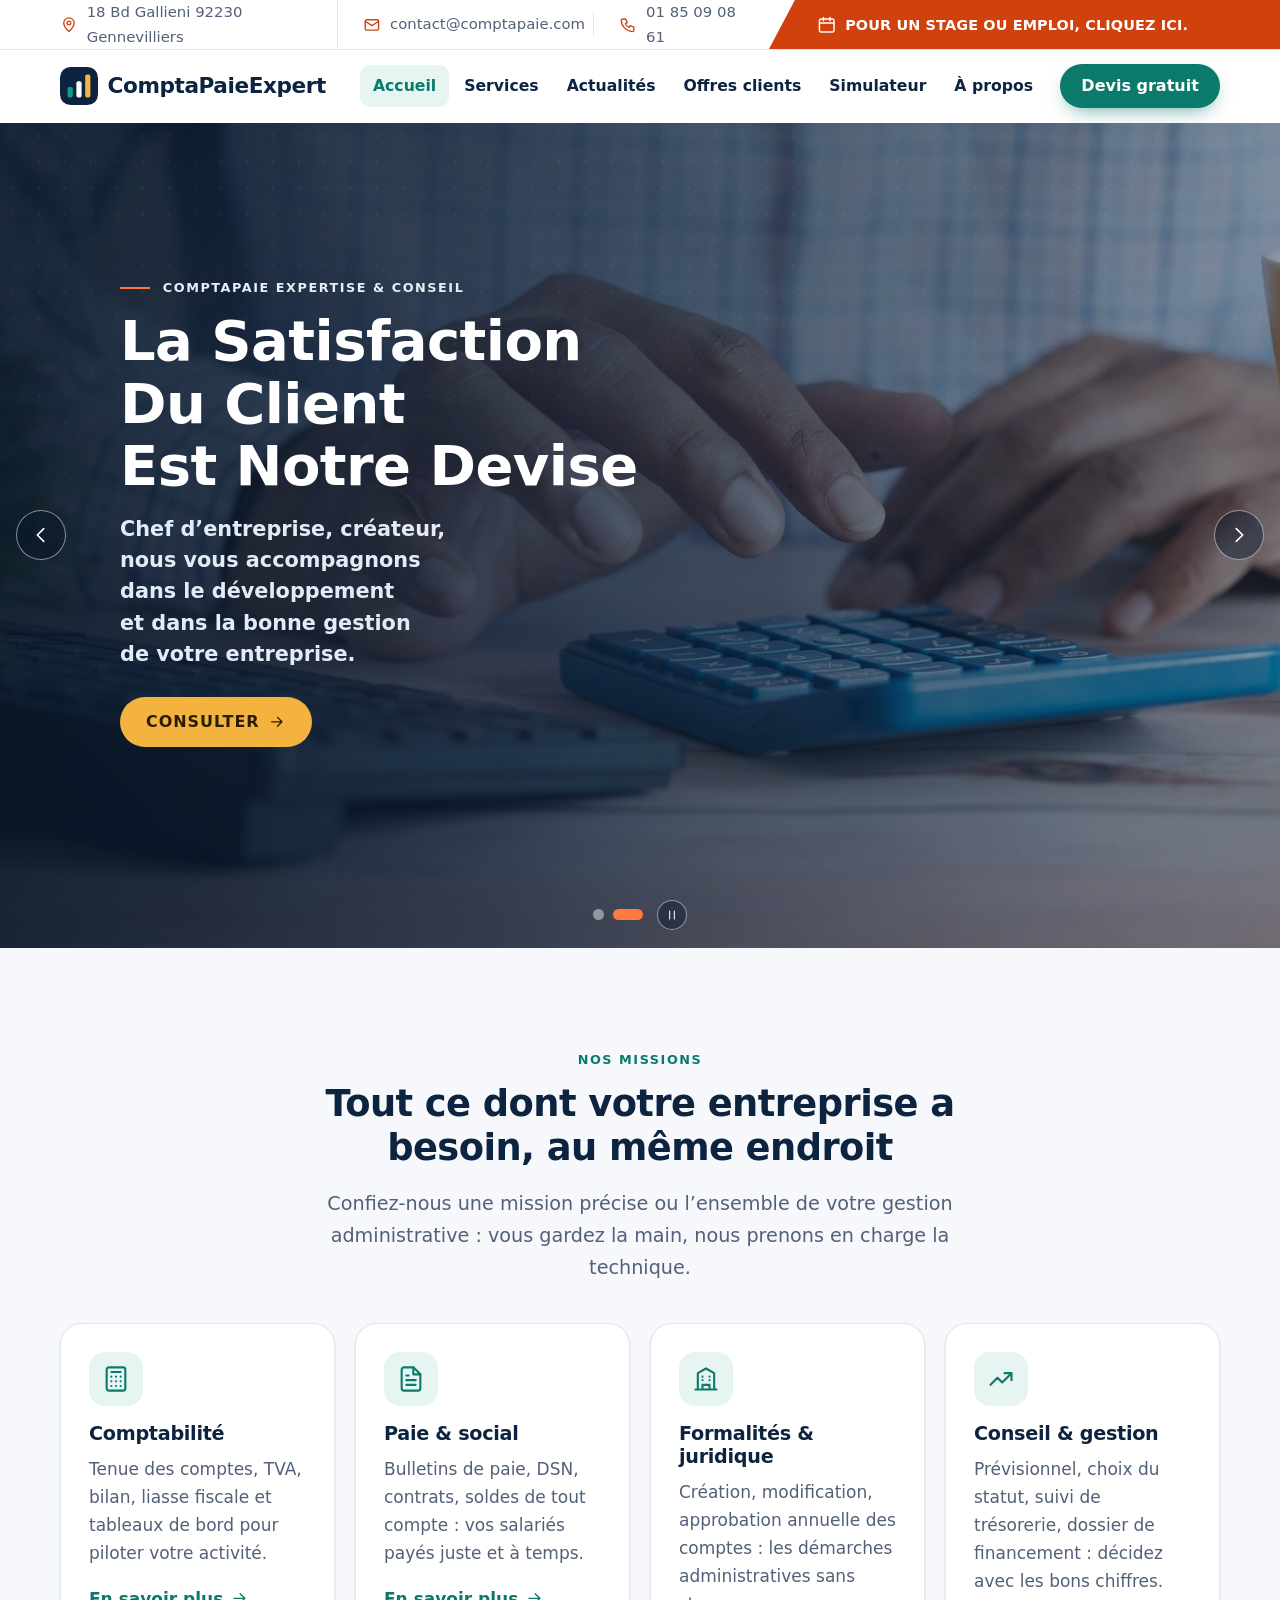
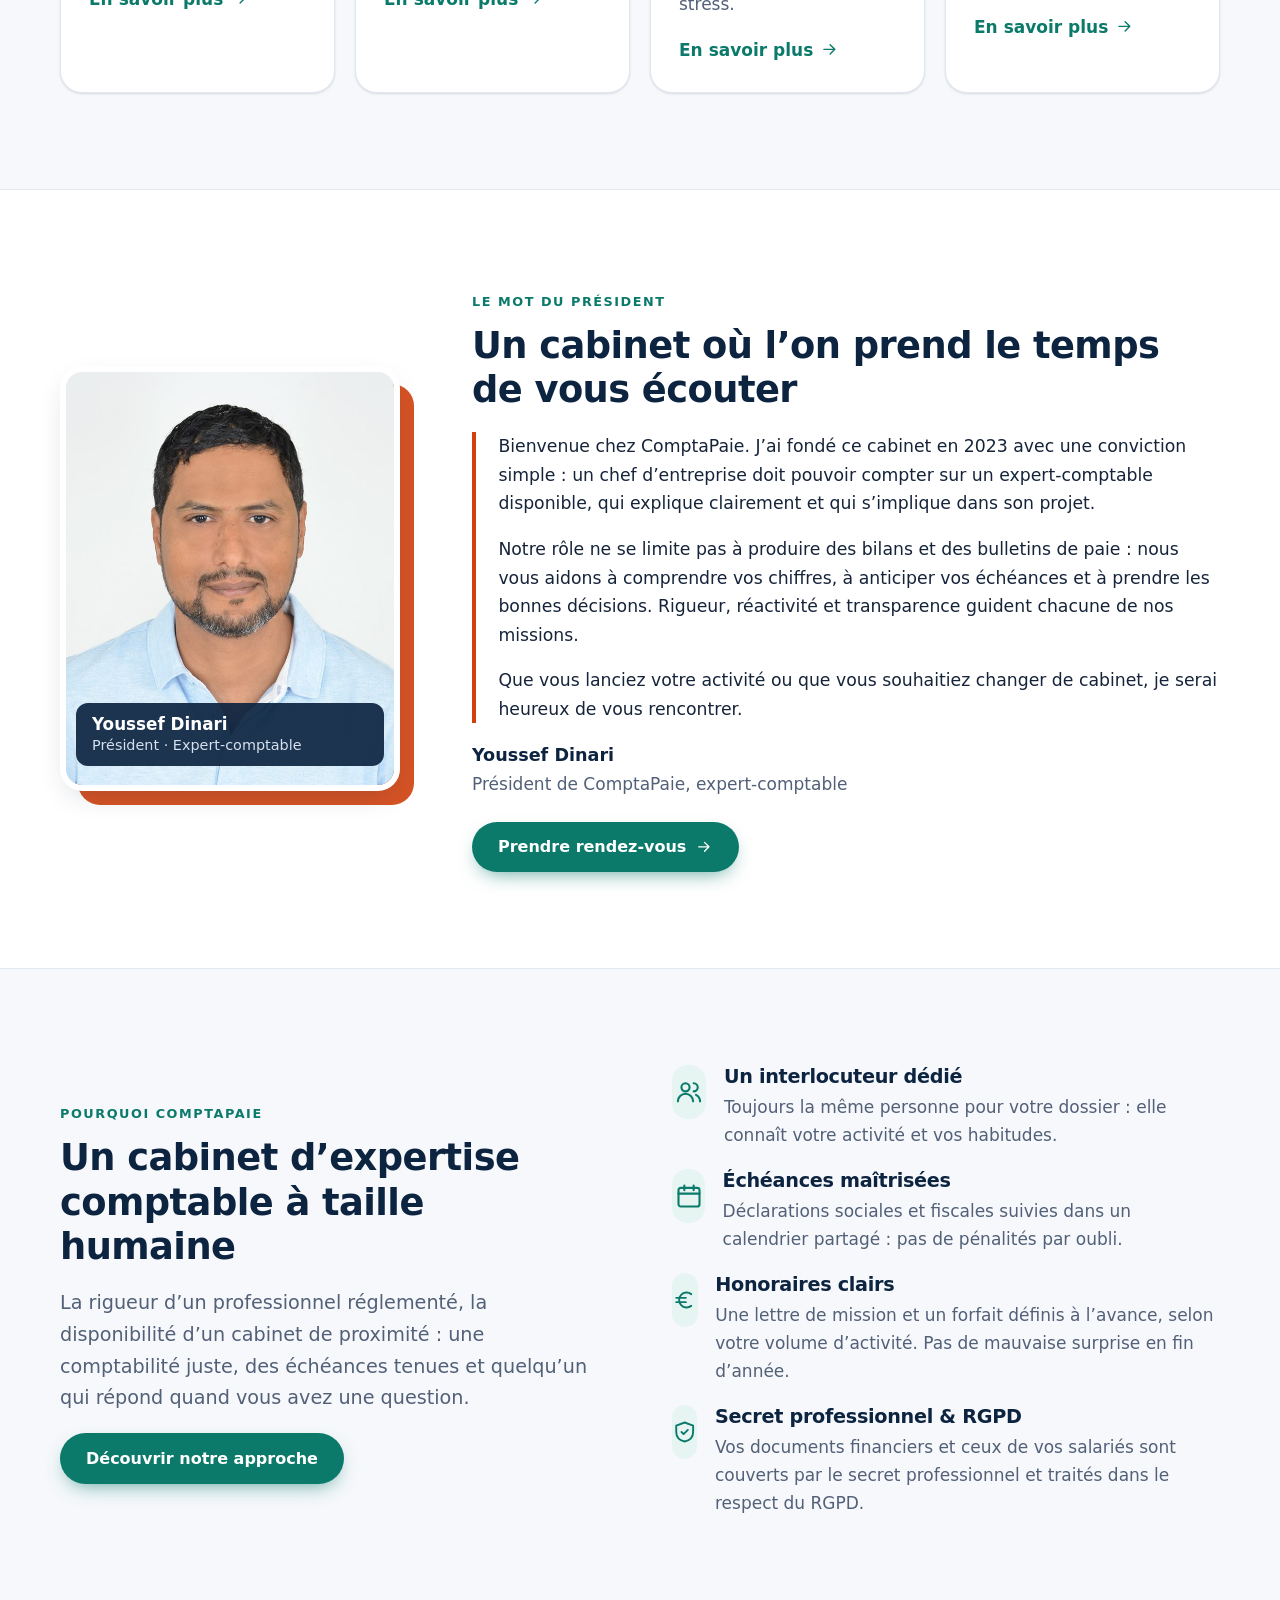
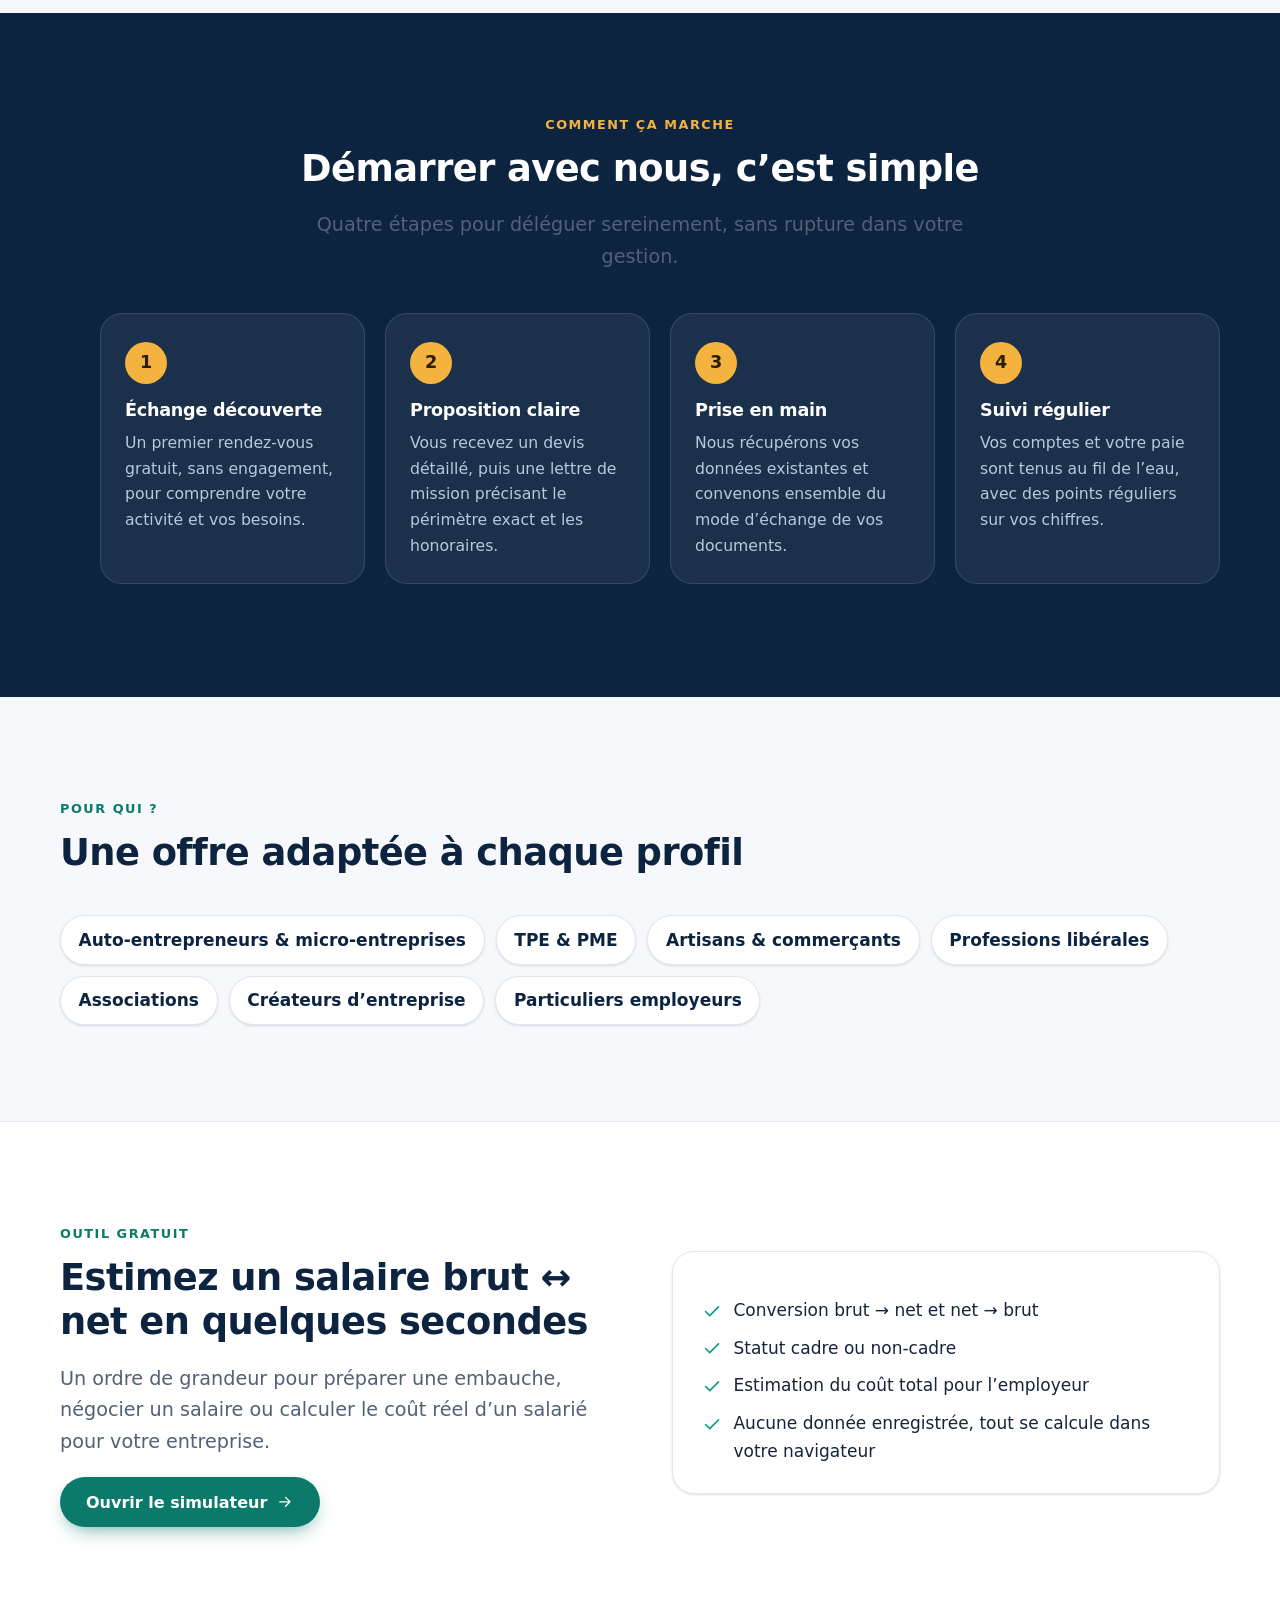
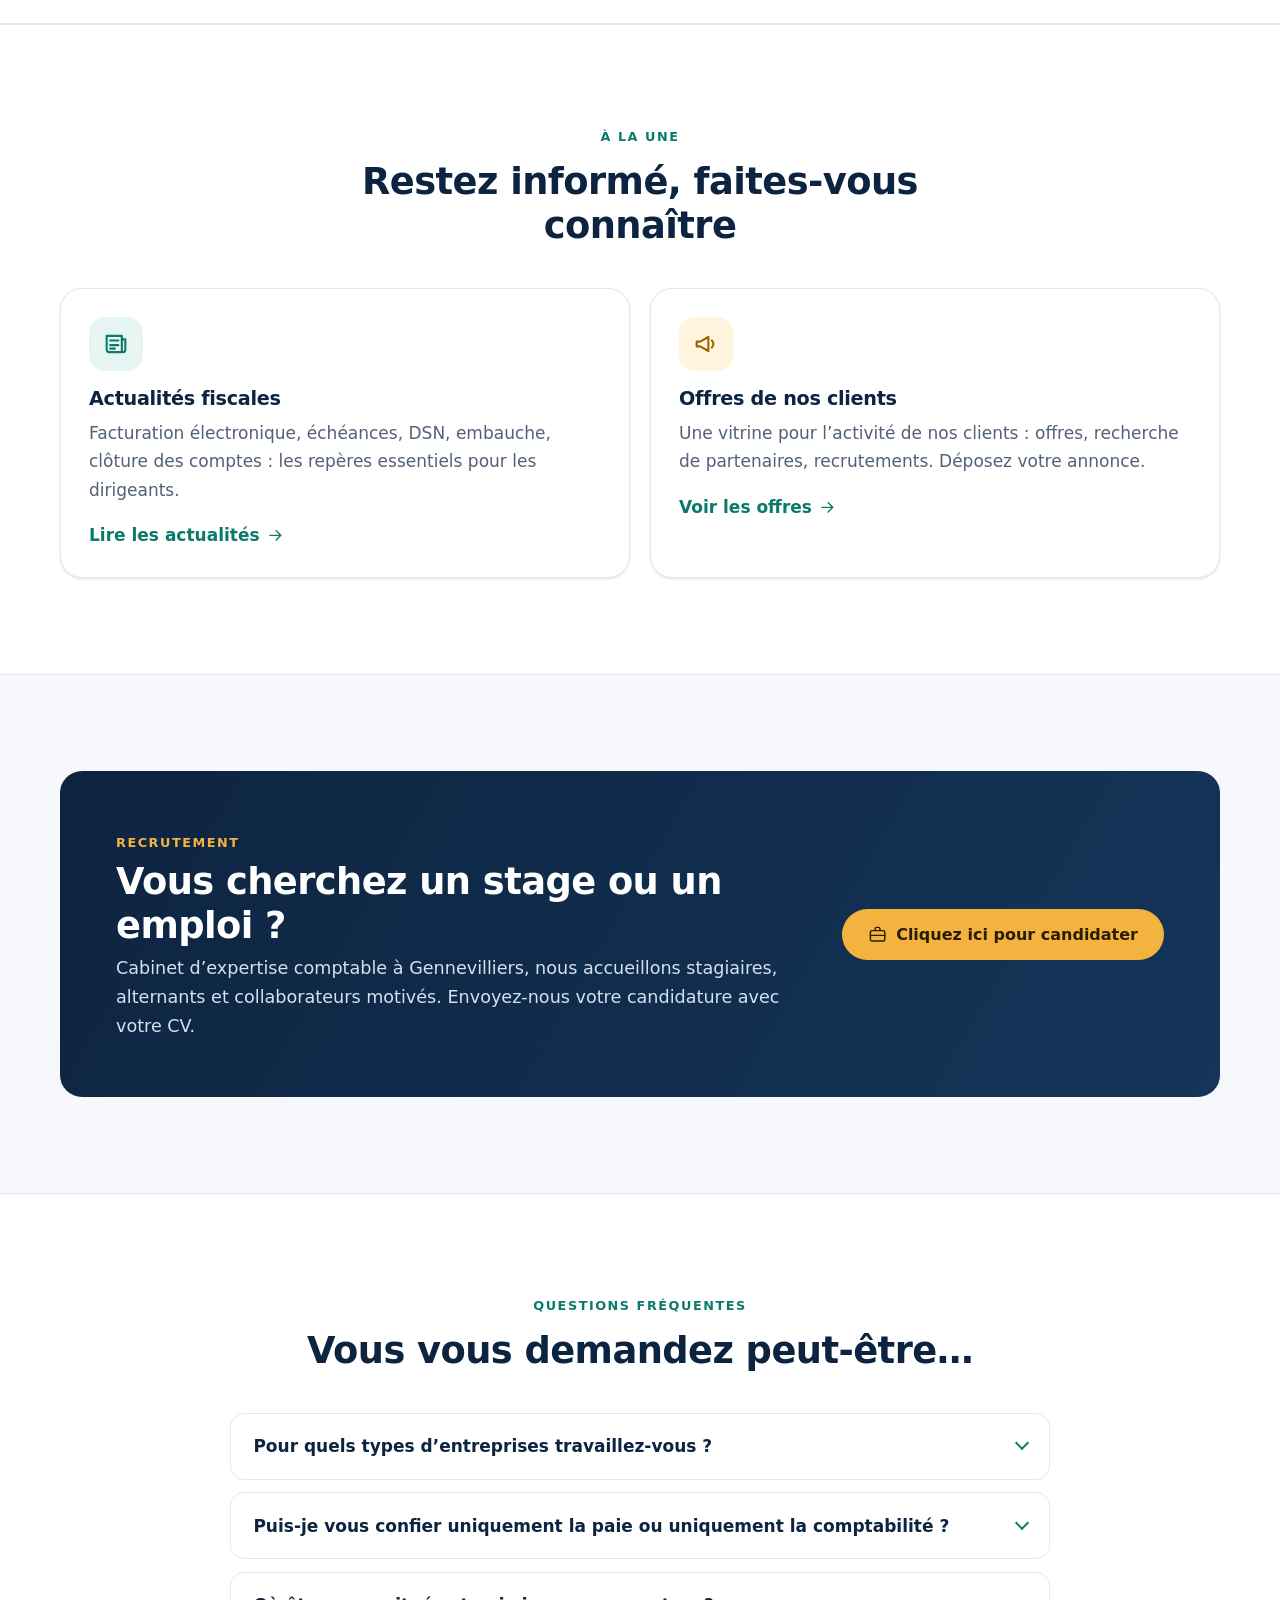
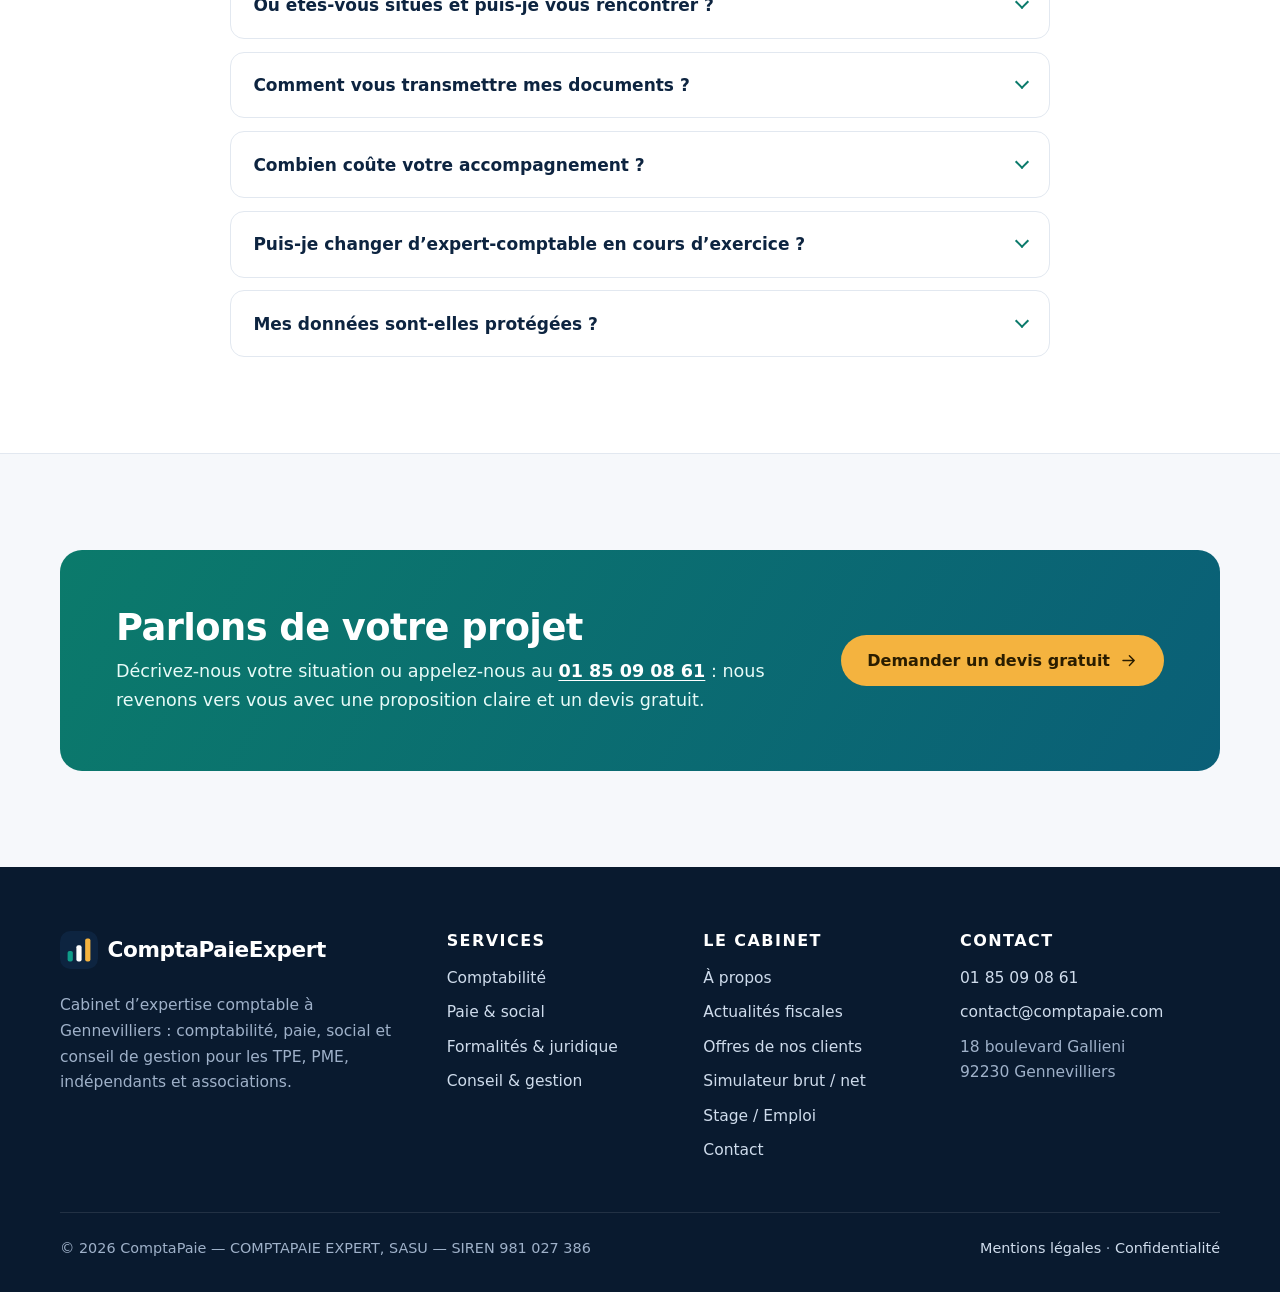
==== commit 451dbd9c: "Nom commercial ComptaPaie, nouveau logo, e-mail contact@comptapaie.com" ====
--- a/index.html
+++ b/index.html
@@ -3,8 +3,8 @@
 <head>
   <meta charset="utf-8">
   <meta name="viewport" content="width=device-width, initial-scale=1">
-  <title>Expert-comptable à Gennevilliers — Comptabilité, paie et conseil | ComptaPaye</title>
-  <meta name="description" content="ComptaPaye, cabinet d’expertise comptable à Gennevilliers (92) : comptabilité, bulletins de paie, déclarations sociales et fiscales, conseil. Devis gratuit au 01 85 09 08 61.">
+  <title>Expert-comptable à Gennevilliers — Comptabilité, paie et conseil | ComptaPaie</title>
+  <meta name="description" content="ComptaPaie, cabinet d’expertise comptable à Gennevilliers (92) : comptabilité, bulletins de paie, déclarations sociales et fiscales, conseil. Devis gratuit au 01 85 09 08 61.">
   <meta name="robots" content="index, follow, max-image-preview:large">
   <link rel="canonical" href="https://comptapaye.com/">
   <meta name="theme-color" content="#0d2440">
@@ -12,16 +12,16 @@
   <link rel="apple-touch-icon" href="assets/img/apple-touch-icon.png">
   <meta property="og:type" content="website">
   <meta property="og:locale" content="fr_FR">
-  <meta property="og:site_name" content="ComptaPaye">
-  <meta property="og:title" content="Expert-comptable à Gennevilliers — Comptabilité, paie et conseil | ComptaPaye">
-  <meta property="og:description" content="ComptaPaye, cabinet d’expertise comptable à Gennevilliers (92) : comptabilité, bulletins de paie, déclarations sociales et fiscales, conseil. Devis gratuit au 01 85 09 08 61.">
+  <meta property="og:site_name" content="ComptaPaie">
+  <meta property="og:title" content="Expert-comptable à Gennevilliers — Comptabilité, paie et conseil | ComptaPaie">
+  <meta property="og:description" content="ComptaPaie, cabinet d’expertise comptable à Gennevilliers (92) : comptabilité, bulletins de paie, déclarations sociales et fiscales, conseil. Devis gratuit au 01 85 09 08 61.">
   <meta property="og:url" content="https://comptapaye.com/">
   <meta property="og:image" content="https://comptapaye.com/assets/img/og-image.png">
   <meta property="og:image:width" content="1200">
   <meta property="og:image:height" content="630">
   <meta name="twitter:card" content="summary_large_image">
-  <link rel="stylesheet" href="assets/css/style.css?v=20260919f">
-  <script src="assets/js/main.js?v=20260919f" defer></script>
+  <link rel="stylesheet" href="assets/css/style.css?v=20260919g">
+  <script src="assets/js/main.js?v=20260919g" defer></script>
 </head>
 <body>
 <svg class="sprite" width="0" height="0" aria-hidden="true" focusable="false" xmlns="http://www.w3.org/2000/svg">
@@ -61,7 +61,7 @@
     <div class="container topbar-inner">
       <ul class="topbar-info">
         <li><svg class="icon " aria-hidden="true" focusable="false"><use href="#i-pin"/></svg><a href="https://www.google.com/maps/search/?api=1&amp;query=18+boulevard+Gallieni+92230+Gennevilliers" target="_blank" rel="noopener">18 Bd Gallieni 92230 Gennevilliers</a></li>
-        <li><svg class="icon " aria-hidden="true" focusable="false"><use href="#i-mail"/></svg><a href="mailto:contact@comptapaye.com">contact@comptapaye.com</a></li>
+        <li><svg class="icon " aria-hidden="true" focusable="false"><use href="#i-mail"/></svg><a href="mailto:contact@comptapaie.com">contact@comptapaie.com</a></li>
         <li><svg class="icon " aria-hidden="true" focusable="false"><use href="#i-phone"/></svg><a href="tel:+33185090861">01 85 09 08 61</a></li>
       </ul>
       <a class="topbar-cta" href="candidature.html" target="_blank" rel="noopener"><span class="topbar-cta-text"><svg class="icon " aria-hidden="true" focusable="false"><use href="#i-calendar"/></svg> Pour un stage ou emploi, cliquez ici.</span></a>
@@ -69,7 +69,7 @@
   </div>
   <div class="navbar">
     <div class="container header-inner">
-      <a class="logo" href="index.html" aria-label="ComptaPaye — accueil"><svg class="logo-mark" viewBox="0 0 40 40" aria-hidden="true" focusable="false"><rect width="40" height="40" rx="11" fill="#0d2440"/><rect x="8" y="21" width="5.5" height="11" rx="2" fill="#0f9d8a"/><rect x="17.25" y="15" width="5.5" height="17" rx="2" fill="#ffffff"/><rect x="26.5" y="8" width="5.5" height="24" rx="2" fill="#f4b33f"/></svg><span>ComptaPa<span class="y">y</span>e</span></a>
+      <a class="logo" href="index.html" aria-label="ComptaPaie — accueil"><svg class="logo-mark" viewBox="0 0 40 40" aria-hidden="true" focusable="false"><rect width="40" height="40" rx="11" fill="#0d2440"/><rect x="8" y="21" width="5.5" height="11" rx="2" fill="#0f9d8a"/><rect x="17.25" y="15" width="5.5" height="17" rx="2" fill="#ffffff"/><rect x="26.5" y="8" width="5.5" height="24" rx="2" fill="#f4b33f"/></svg><span class="logo-text"><span class="logo-name">ComptaPa<span class="i">i</span>e</span><span class="logo-tag">Expert</span></span></a>
       <div class="header-right">
         <a class="header-call" href="tel:+33185090861" aria-label="Appeler le cabinet : 01 85 09 08 61"><svg class="icon " aria-hidden="true" focusable="false"><use href="#i-phone"/></svg></a>
         <button class="nav-toggle" type="button" aria-expanded="false" aria-controls="primary-nav" aria-label="Ouvrir le menu">
@@ -106,7 +106,7 @@
             <span class="verse"><span class="hl">enfin sereine.</span></span>
           </h1>
           <p class="lead poem poem-b">
-            <span class="verse"><span>ComptaPaye accompagne</span></span>
+            <span class="verse"><span>ComptaPaie accompagne</span></span>
             <span class="verse"><span>les TPE, PME, artisans, commerçants,</span></span>
             <span class="verse"><span>professions libérales et associations :</span></span>
             <span class="verse"><span>comptabilité, bulletins de paie,</span></span>
@@ -173,7 +173,7 @@
       <img class="hero-slide-bg" src="assets/img/hero-bg-2.jpg" width="1920" height="1080" alt="" loading="lazy">
       <div class="container hero-grid hero-grid--single">
         <div class="slide-copy">
-          <span class="eyebrow eyebrow--dash mask d1"><span>ComptaPaye Expertise &amp; Conseil</span></span>
+          <span class="eyebrow eyebrow--dash mask d1"><span>ComptaPaie Expertise &amp; Conseil</span></span>
           <h2 class="slide-title poem poem-c">
             <span class="verse"><span>La satisfaction</span></span>
             <span class="verse"><span>du client</span></span>
@@ -243,18 +243,18 @@
 <section class="section section--alt" id="president">
   <div class="container president">
     <figure class="president-photo reveal">
-      <img src="assets/img/president.jpg" width="640" height="800" alt="Youssef Dinari, président de ComptaPaye et expert-comptable" loading="lazy" decoding="async">
+      <img src="assets/img/president.jpg" width="640" height="800" alt="Youssef Dinari, président de ComptaPaie et expert-comptable" loading="lazy" decoding="async">
       <figcaption><strong>Youssef Dinari</strong><span>Président · Expert-comptable</span></figcaption>
     </figure>
     <div class="reveal">
       <span class="eyebrow">Le mot du président</span>
       <h2>Un cabinet où l’on prend le temps de vous écouter</h2>
       <blockquote class="president-quote">
-        <p>Bienvenue chez ComptaPaye. J’ai fondé ce cabinet en 2023 avec une conviction simple : un chef d’entreprise doit pouvoir compter sur un expert-comptable disponible, qui explique clairement et qui s’implique dans son projet.</p>
+        <p>Bienvenue chez ComptaPaie. J’ai fondé ce cabinet en 2023 avec une conviction simple : un chef d’entreprise doit pouvoir compter sur un expert-comptable disponible, qui explique clairement et qui s’implique dans son projet.</p>
         <p>Notre rôle ne se limite pas à produire des bilans et des bulletins de paie : nous vous aidons à comprendre vos chiffres, à anticiper vos échéances et à prendre les bonnes décisions. Rigueur, réactivité et transparence guident chacune de nos missions.</p>
         <p>Que vous lanciez votre activité ou que vous souhaitiez changer de cabinet, je serai heureux de vous rencontrer.</p>
       </blockquote>
-      <p class="president-sign"><strong>Youssef Dinari</strong><br>Président de ComptaPaye, expert-comptable</p>
+      <p class="president-sign"><strong>Youssef Dinari</strong><br>Président de ComptaPaie, expert-comptable</p>
       <a class="btn btn--primary" href="contact.html">Prendre rendez-vous <svg class="icon " aria-hidden="true" focusable="false"><use href="#i-arrow"/></svg></a>
     </div>
   </div>
@@ -263,7 +263,7 @@
 <section class="section">
   <div class="container split">
     <div class="reveal">
-      <span class="eyebrow">Pourquoi ComptaPaye</span>
+      <span class="eyebrow">Pourquoi ComptaPaie</span>
       <h2>Un cabinet d’expertise comptable à taille humaine</h2>
       <p class="lead">La rigueur d’un professionnel réglementé, la disponibilité d’un cabinet de proximité : une comptabilité juste, des échéances tenues et quelqu’un qui répond quand vous avez une question.</p>
       <a class="btn btn--primary" href="a-propos.html">Découvrir notre approche</a>
@@ -424,13 +424,14 @@
     {
       "@type": "AccountingService",
       "@id": "https://comptapaye.com/#organisation",
-      "name": "ComptaPaye",
+      "name": "ComptaPaie",
+      "alternateName": "ComptaPaie Expert",
       "legalName": "COMPTAPAIE EXPERT",
       "vatID": "FR29981027386",
       "foundingDate": "2023-11-01",
       "founder": {"@type": "Person", "name": "Youssef Dinari", "jobTitle": "Président, expert-comptable"},
       "url": "https://comptapaye.com/",
-      "email": "contact@comptapaye.com",
+      "email": "contact@comptapaie.com",
       "telephone": "+33185090861",
       "logo": "https://comptapaye.com/assets/img/favicon.svg",
       "image": "https://comptapaye.com/assets/img/og-image.png",
@@ -465,7 +466,7 @@
   <div class="container">
     <div class="footer-grid">
       <div>
-        <a class="logo" href="index.html" aria-label="ComptaPaye — accueil"><svg class="logo-mark" viewBox="0 0 40 40" aria-hidden="true" focusable="false"><rect width="40" height="40" rx="11" fill="#0d2440"/><rect x="8" y="21" width="5.5" height="11" rx="2" fill="#0f9d8a"/><rect x="17.25" y="15" width="5.5" height="17" rx="2" fill="#ffffff"/><rect x="26.5" y="8" width="5.5" height="24" rx="2" fill="#f4b33f"/></svg><span>ComptaPa<span class="y">y</span>e</span></a>
+        <a class="logo" href="index.html" aria-label="ComptaPaie — accueil"><svg class="logo-mark" viewBox="0 0 40 40" aria-hidden="true" focusable="false"><rect width="40" height="40" rx="11" fill="#0d2440"/><rect x="8" y="21" width="5.5" height="11" rx="2" fill="#0f9d8a"/><rect x="17.25" y="15" width="5.5" height="17" rx="2" fill="#ffffff"/><rect x="26.5" y="8" width="5.5" height="24" rx="2" fill="#f4b33f"/></svg><span class="logo-text"><span class="logo-name">ComptaPa<span class="i">i</span>e</span><span class="logo-tag">Expert</span></span></a>
         <p class="footer-about">Cabinet d’expertise comptable à Gennevilliers : comptabilité, paie, social et conseil de gestion pour les TPE, PME, indépendants et associations.</p>
       </div>
       <div>
@@ -492,13 +493,13 @@
         <h3>Contact</h3>
         <ul>
           <li><a href="tel:+33185090861">01 85 09 08 61</a></li>
-          <li><a href="mailto:contact@comptapaye.com">contact@comptapaye.com</a></li>
+          <li><a href="mailto:contact@comptapaie.com">contact@comptapaie.com</a></li>
           <li><address>18 boulevard Gallieni<br>92230 Gennevilliers</address></li>
         </ul>
       </div>
     </div>
     <div class="footer-bottom">
-      <span>© <span id="year">2026</span> ComptaPaye — COMPTAPAIE EXPERT, SASU — SIREN 981 027 386</span>
+      <span>© <span id="year">2026</span> ComptaPaie — COMPTAPAIE EXPERT, SASU — SIREN 981 027 386</span>
       <span><a href="mentions-legales.html">Mentions légales</a> · <a href="confidentialite.html">Confidentialité</a></span>
     </div>
   </div>
--- a/assets/css/style.css
+++ b/assets/css/style.css
@@ -468,7 +468,7 @@
   grid-area: 1 / 1; position: relative; z-index: 1; display: flex; align-items: center;
   padding: clamp(3rem, 8vw, 5.5rem) 0 clamp(5rem, 10vw, 7.5rem);
   visibility: hidden; transform: translateX(100%);
-  transition: transform .95s cubic-bezier(.65, .05, .25, 1), visibility 0s linear .95s;
+  transition: transform .7s cubic-bezier(.65, .05, .25, 1), visibility 0s linear .7s;
 }
 .hero-slide > .container { width: min(100% - 2rem, var(--maxw)); }
 .hero-slide.is-active { z-index: 2; visibility: visible; transform: none; transition-delay: 0s, 0s; }
@@ -527,22 +527,65 @@
 .bg-pause:hover { background: rgba(255, 255, 255, .18); }
 .bg-pause .icon { width: 14px; height: 14px; }
 
-@media (prefers-reduced-motion: no-preference) {
-  /* Les animations ne se jouent que sur la diapositive active : elles repartent à chaque changement */
-  .hero-slide.is-active .hero-slide-bg { animation: kenburns 12s ease-out both; }
-  @keyframes kenburns { from { transform: scale(1.02); } to { transform: scale(1.11); } }
-
-  .hero-slide.is-active .hero-bar { animation: bar-in .9s .5s cubic-bezier(.2, .8, .2, 1) both; }
-  @keyframes bar-in { from { transform: scaleX(0); } to { transform: none; } }
-
-  .hero-slide.is-active .mask > * { animation: line-up 1s cubic-bezier(.2, .8, .2, 1) both; }
-  .hero-slide.is-active .mask.d1 > * { animation-delay: .6s; } .hero-slide.is-active .mask.d2 > * { animation-delay: .78s; }
-  .hero-slide.is-active .mask.d3 > * { animation-delay: .96s; } .hero-slide.is-active .mask.d4 > * { animation-delay: 1.16s; }
-  .hero-slide.is-active .mask.d5 > * { animation-delay: 1.36s; } .hero-slide.is-active .mask.d6 > * { animation-delay: 1.5s; }
-  @keyframes line-up { from { transform: translateY(118%); } to { transform: none; } }
-
-  .hero-slide.is-active .hero-visual { animation: visual-in 1.1s 1s cubic-bezier(.2, .8, .2, 1) both; }
-  @keyframes visual-in { from { opacity: 0; transform: translateX(34px); } to { opacity: 1; transform: none; } }
+/* Poeme vertical : chaque vers sort d'une fente et remonte du bas, l'un apres l'autre */
+.verse { display: block; overflow: hidden; padding-bottom: .12em; margin-bottom: -.12em; }
+.verse > span { display: block; }
+.poem { margin-top: 0; }
+.lead.poem { margin: 1.1rem 0 0; }
+
+@media (prefers-reduced-motion: no-preference) {
+  /* Les animations ne se jouent que sur la diapositive active : elles repartent a chaque changement (cycle de 3 s) */
+  .hero-slide.is-active .hero-slide-bg { animation: kenburns 4s ease-out both; }
+  @keyframes kenburns { from { transform: scale(1.02); } to { transform: scale(1.11); } }
+  .hero-slide.is-active .hero-bar { animation: bar-in .5s .1s cubic-bezier(.2, .8, .2, 1) both; }
+  @keyframes bar-in { from { transform: scaleX(0); } to { transform: none; } }
+  .hero-slide.is-active .mask > *, .hero-slide.is-active .verse > span { animation: line-up .6s cubic-bezier(.2, .8, .2, 1) both; }
+  @keyframes line-up { from { transform: translateY(118%); } to { transform: none; } }
+  .hero-slide.is-active .mask.d1 > * { animation-delay: .2s; }
+  .hero-slide.is-active .mask.d5 > * { animation-delay: 1s; }
+  .hero-slide.is-active .mask.d6 > * { animation-delay: 1.15s; }
+  .hero-slide.is-active .poem-a .verse:nth-child(1) > span { animation-delay: 0.3s; }
+  .hero-slide.is-active .poem-a .verse:nth-child(2) > span { animation-delay: 0.37s; }
+  .hero-slide.is-active .poem-a .verse:nth-child(3) > span { animation-delay: 0.44s; }
+  .hero-slide.is-active .poem-a .verse:nth-child(4) > span { animation-delay: 0.51s; }
+  .hero-slide.is-active .poem-a .verse:nth-child(5) > span { animation-delay: 0.58s; }
+  .hero-slide.is-active .poem-a .verse:nth-child(6) > span { animation-delay: 0.65s; }
+  .hero-slide.is-active .poem-a .verse:nth-child(7) > span { animation-delay: 0.72s; }
+  .hero-slide.is-active .poem-a .verse:nth-child(8) > span { animation-delay: 0.79s; }
+  .hero-slide.is-active .poem-a .verse:nth-child(9) > span { animation-delay: 0.86s; }
+  .hero-slide.is-active .poem-a .verse:nth-child(10) > span { animation-delay: 0.93s; }
+  .hero-slide.is-active .poem-b .verse:nth-child(1) > span { animation-delay: 0.62s; }
+  .hero-slide.is-active .poem-b .verse:nth-child(2) > span { animation-delay: 0.68s; }
+  .hero-slide.is-active .poem-b .verse:nth-child(3) > span { animation-delay: 0.74s; }
+  .hero-slide.is-active .poem-b .verse:nth-child(4) > span { animation-delay: 0.8s; }
+  .hero-slide.is-active .poem-b .verse:nth-child(5) > span { animation-delay: 0.86s; }
+  .hero-slide.is-active .poem-b .verse:nth-child(6) > span { animation-delay: 0.92s; }
+  .hero-slide.is-active .poem-b .verse:nth-child(7) > span { animation-delay: 0.98s; }
+  .hero-slide.is-active .poem-b .verse:nth-child(8) > span { animation-delay: 1.04s; }
+  .hero-slide.is-active .poem-b .verse:nth-child(9) > span { animation-delay: 1.1s; }
+  .hero-slide.is-active .poem-b .verse:nth-child(10) > span { animation-delay: 1.16s; }
+  .hero-slide.is-active .poem-c .verse:nth-child(1) > span { animation-delay: 0.3s; }
+  .hero-slide.is-active .poem-c .verse:nth-child(2) > span { animation-delay: 0.39s; }
+  .hero-slide.is-active .poem-c .verse:nth-child(3) > span { animation-delay: 0.48s; }
+  .hero-slide.is-active .poem-c .verse:nth-child(4) > span { animation-delay: 0.57s; }
+  .hero-slide.is-active .poem-c .verse:nth-child(5) > span { animation-delay: 0.66s; }
+  .hero-slide.is-active .poem-c .verse:nth-child(6) > span { animation-delay: 0.75s; }
+  .hero-slide.is-active .poem-c .verse:nth-child(7) > span { animation-delay: 0.84s; }
+  .hero-slide.is-active .poem-c .verse:nth-child(8) > span { animation-delay: 0.93s; }
+  .hero-slide.is-active .poem-c .verse:nth-child(9) > span { animation-delay: 1.02s; }
+  .hero-slide.is-active .poem-c .verse:nth-child(10) > span { animation-delay: 1.11s; }
+  .hero-slide.is-active .poem-d .verse:nth-child(1) > span { animation-delay: 0.65s; }
+  .hero-slide.is-active .poem-d .verse:nth-child(2) > span { animation-delay: 0.72s; }
+  .hero-slide.is-active .poem-d .verse:nth-child(3) > span { animation-delay: 0.79s; }
+  .hero-slide.is-active .poem-d .verse:nth-child(4) > span { animation-delay: 0.86s; }
+  .hero-slide.is-active .poem-d .verse:nth-child(5) > span { animation-delay: 0.93s; }
+  .hero-slide.is-active .poem-d .verse:nth-child(6) > span { animation-delay: 1s; }
+  .hero-slide.is-active .poem-d .verse:nth-child(7) > span { animation-delay: 1.07s; }
+  .hero-slide.is-active .poem-d .verse:nth-child(8) > span { animation-delay: 1.14s; }
+  .hero-slide.is-active .poem-d .verse:nth-child(9) > span { animation-delay: 1.21s; }
+  .hero-slide.is-active .poem-d .verse:nth-child(10) > span { animation-delay: 1.28s; }
+  .hero-slide.is-active .hero-visual { animation: visual-in .7s .6s cubic-bezier(.2, .8, .2, 1) both; }
+  @keyframes visual-in { from { opacity: 0; transform: translateX(34px); } to { opacity: 1; transform: none; } }
 }
 
 /* ---------- Actualités ---------- */
@@ -647,4 +690,13 @@
   .page-hero h1 { animation: rise-in .9s .18s cubic-bezier(.2, .8, .2, 1) both; }
   .page-hero p:not(.breadcrumb) { animation: rise-in .9s .34s cubic-bezier(.2, .8, .2, 1) both; }
   @keyframes rise-in { from { opacity: 0; transform: translateY(40px); } to { opacity: 1; transform: none; } }
-}+}
+
+/* ---------- Poème du bandeau : tailles resserrées pour que tout tienne à l'écran ---------- */
+.hero-slide { padding: clamp(2rem, 4.5vw, 3.25rem) 0 clamp(4rem, 7vw, 5rem); }
+.hero h1.poem { font-size: clamp(1.9rem, 3.9vw, 2.8rem); line-height: 1.14; margin-bottom: .4rem; }
+.hero .lead.poem { font-size: clamp(.98rem, 1.5vw, 1.1rem); line-height: 1.45; margin-top: .8rem; }
+.hero-slide .hero-cta.mask { margin: 1.1rem 0 .8rem; }
+.hero-slide .hero-badges { margin-top: 0; }
+.slide-title.poem { font-size: clamp(2.1rem, 4.8vw, 3.5rem); line-height: 1.12; }
+.slide-text.poem { font-size: clamp(1.05rem, 1.9vw, 1.3rem); line-height: 1.5; }
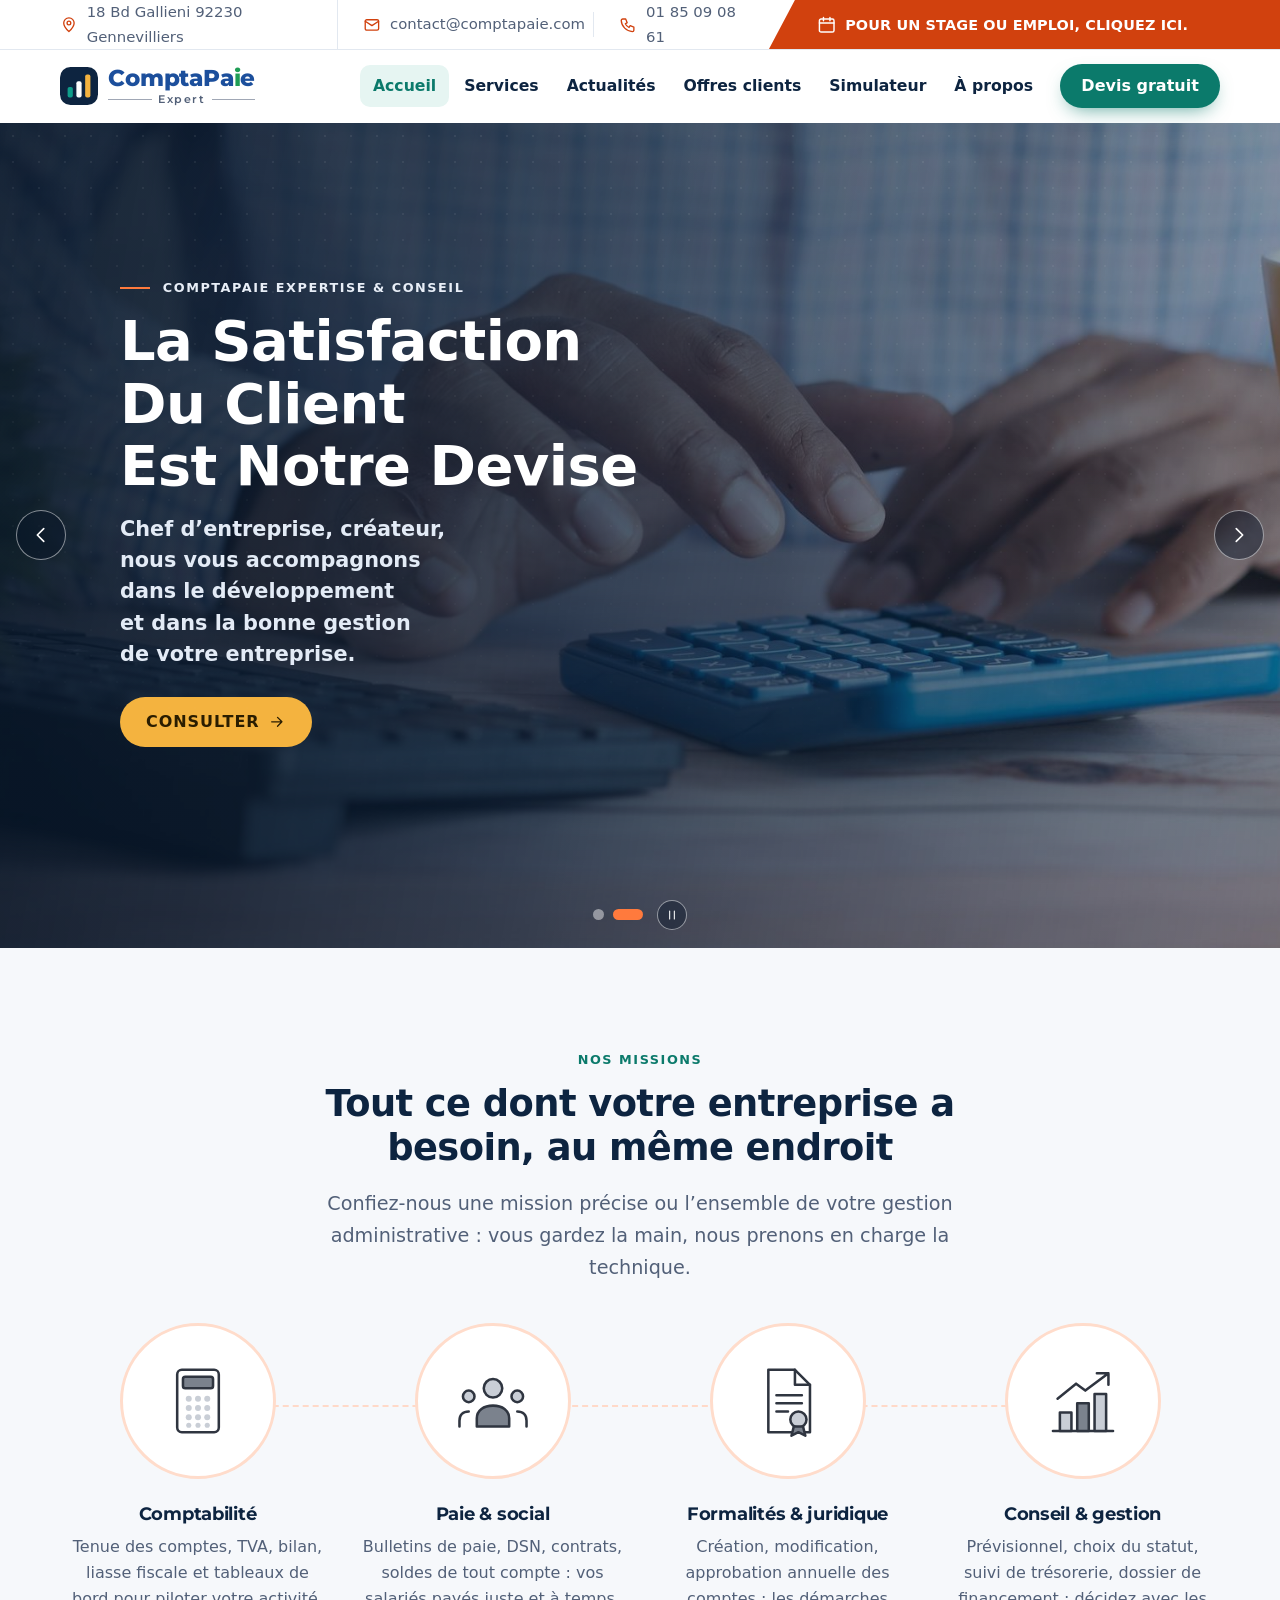
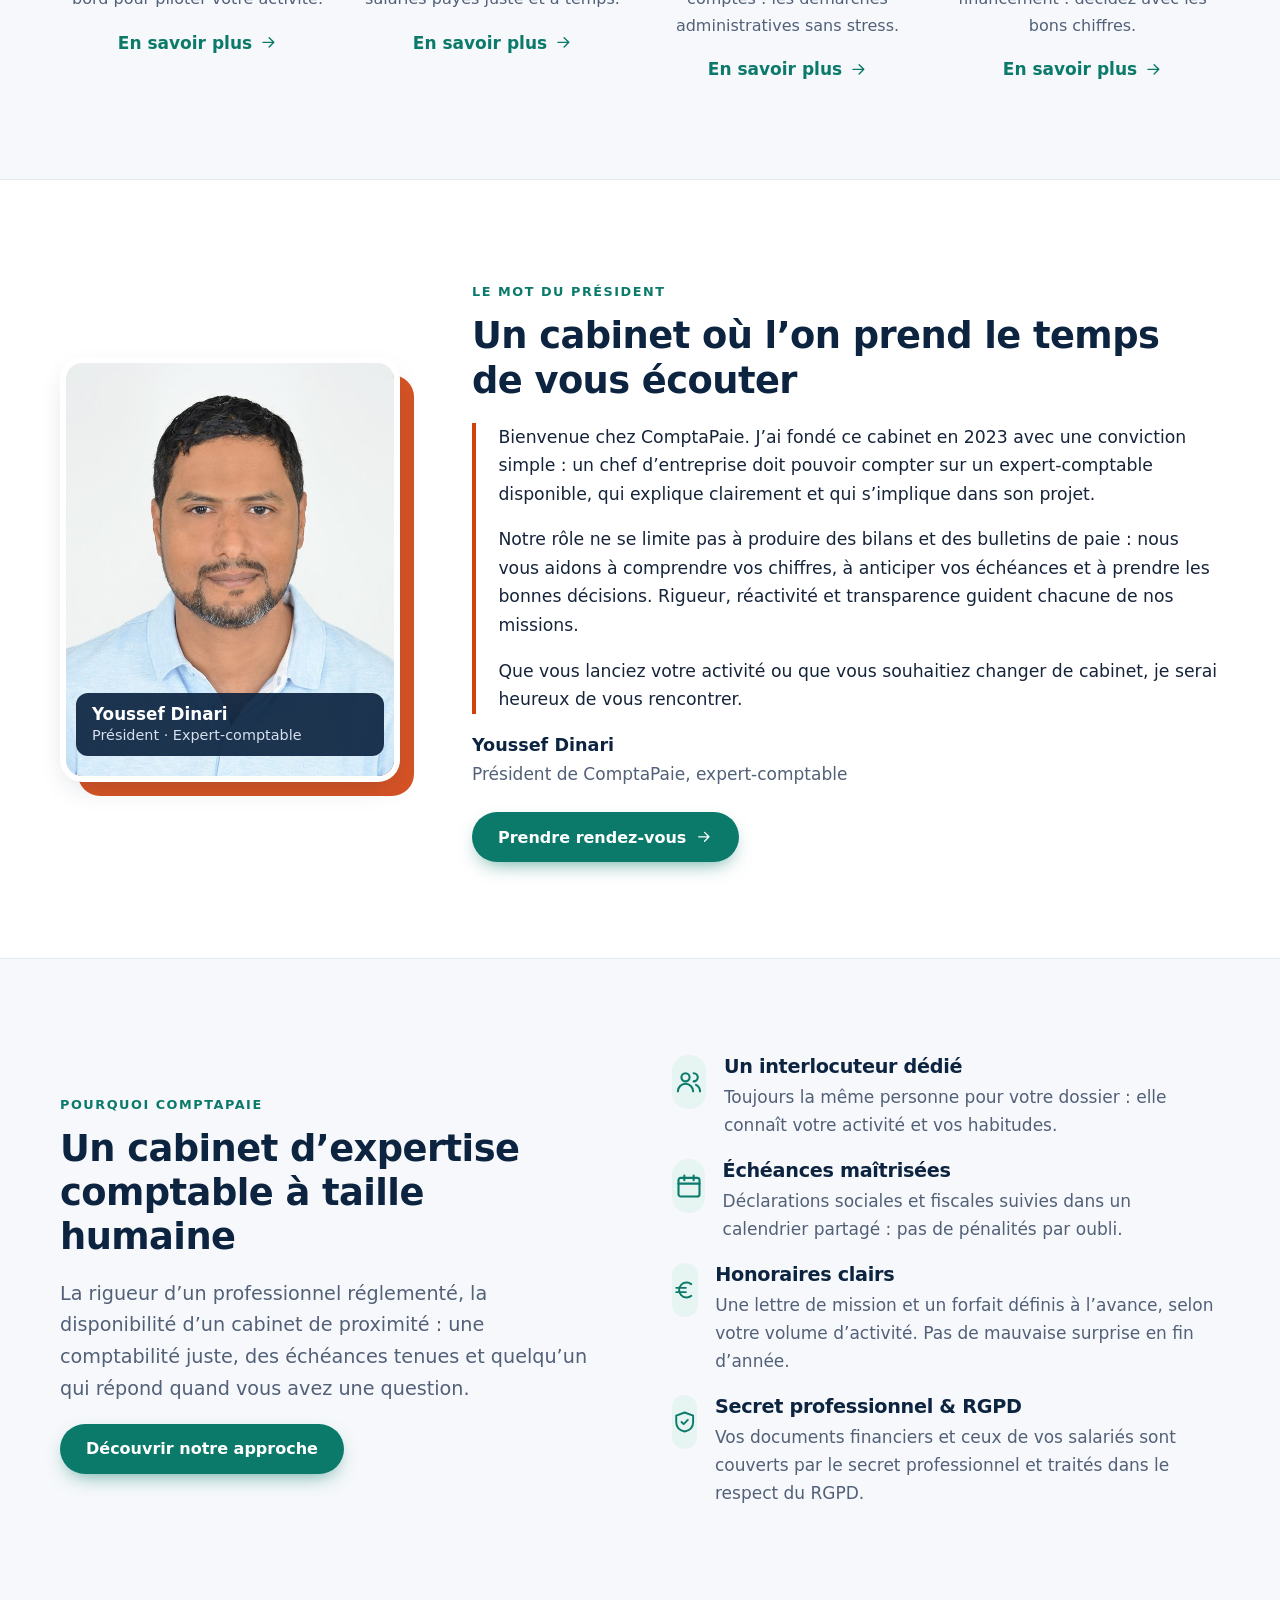
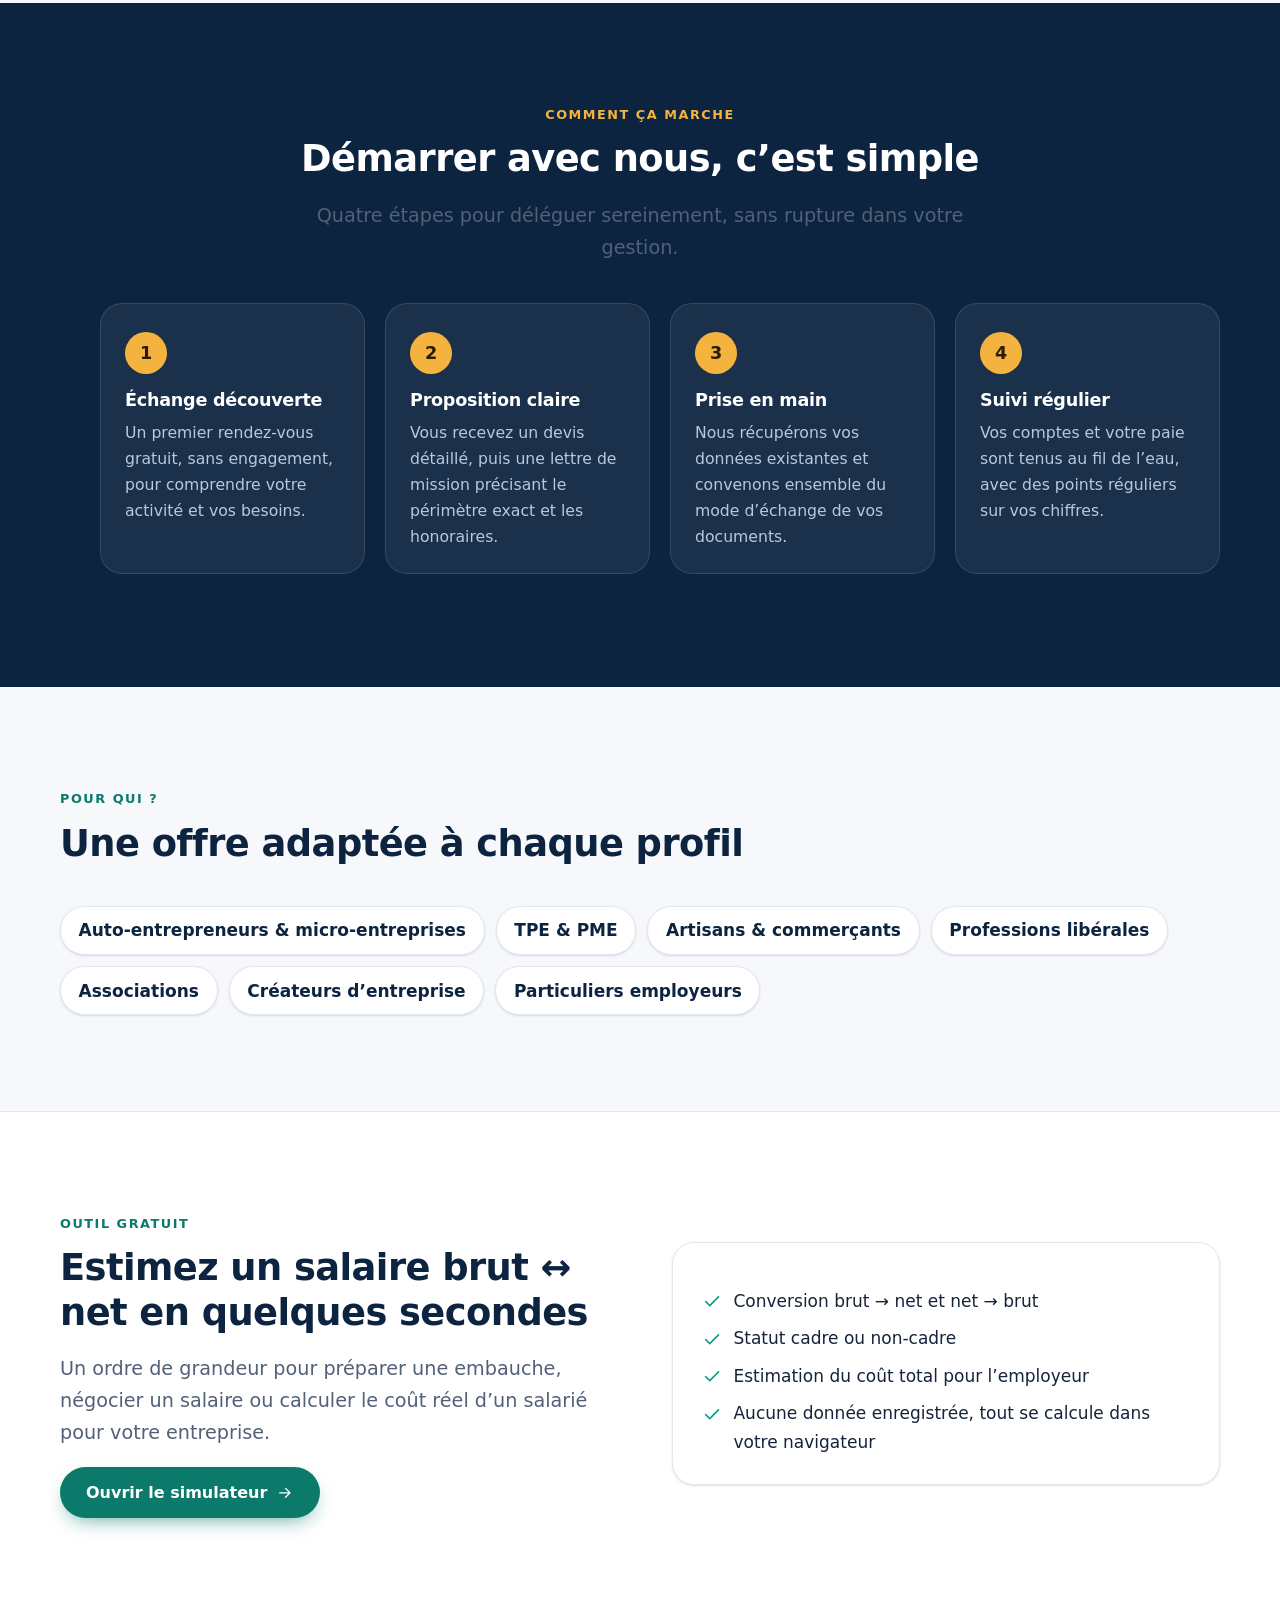
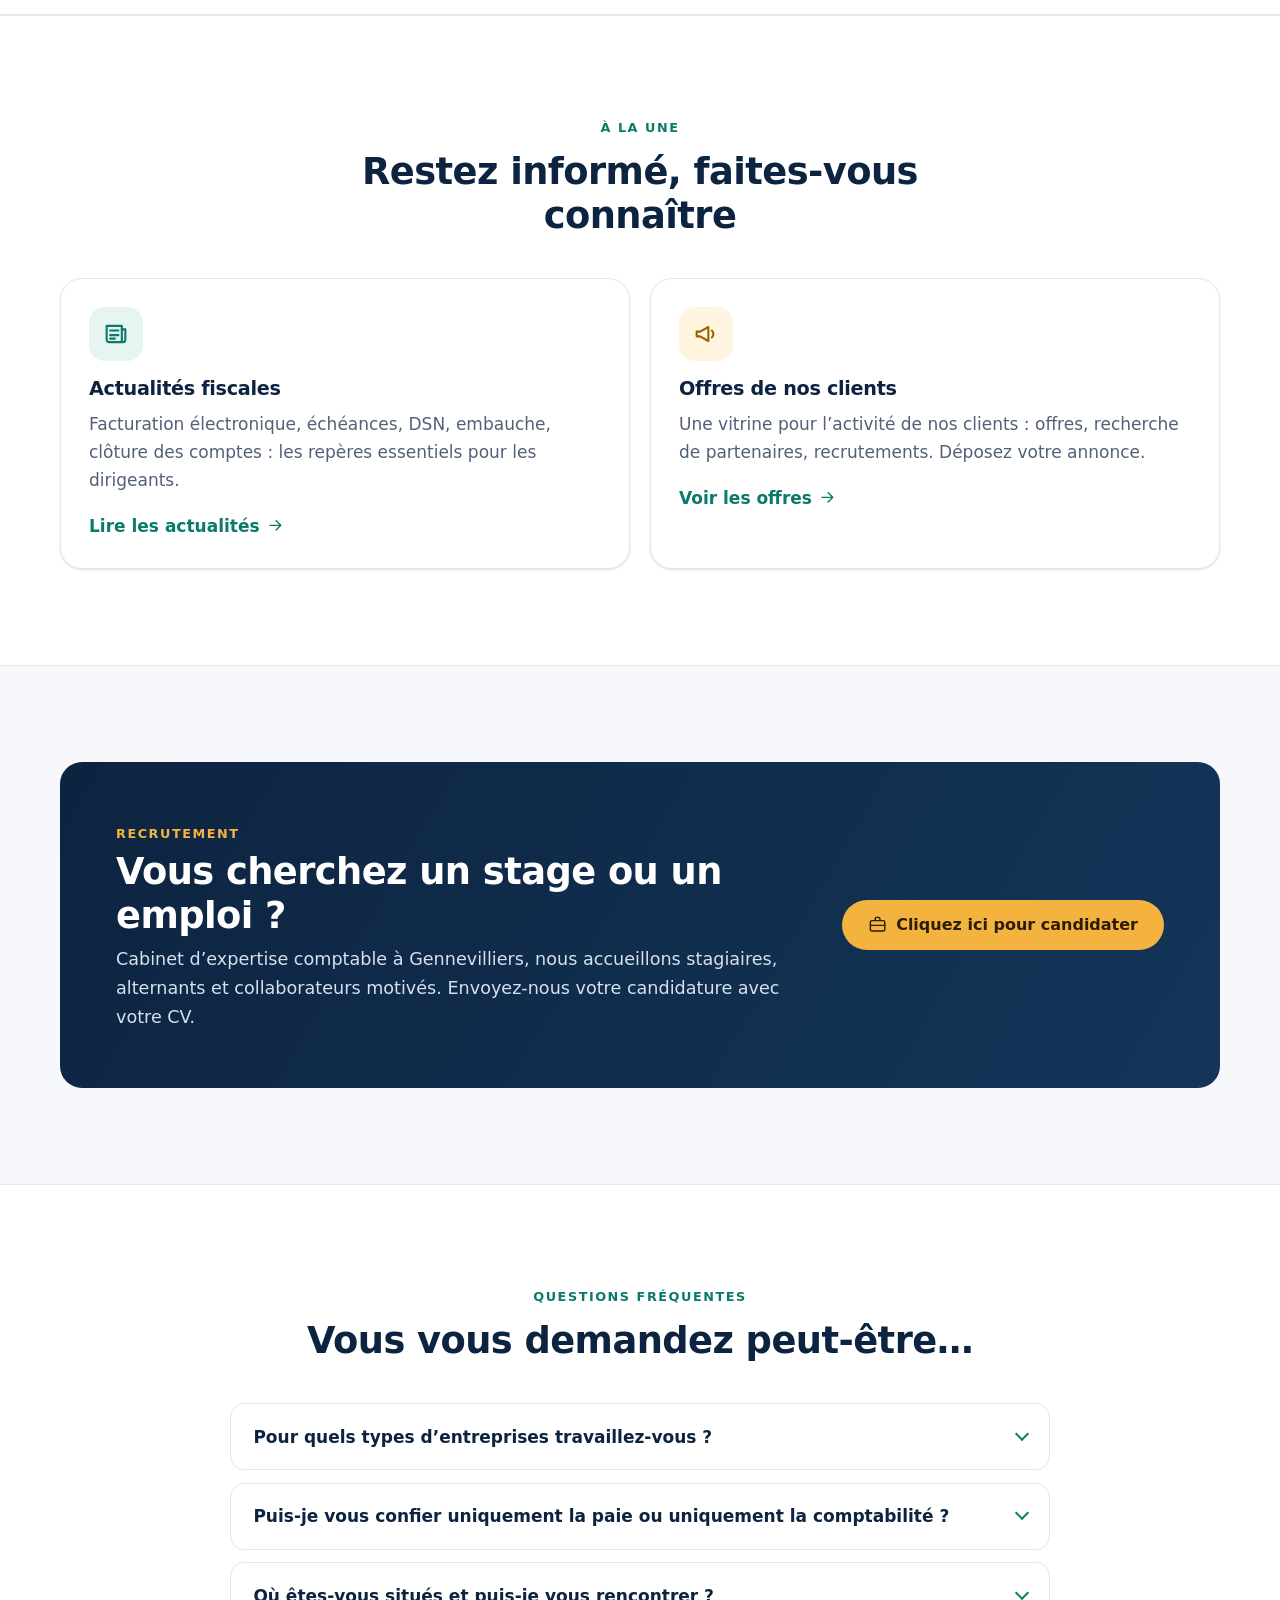
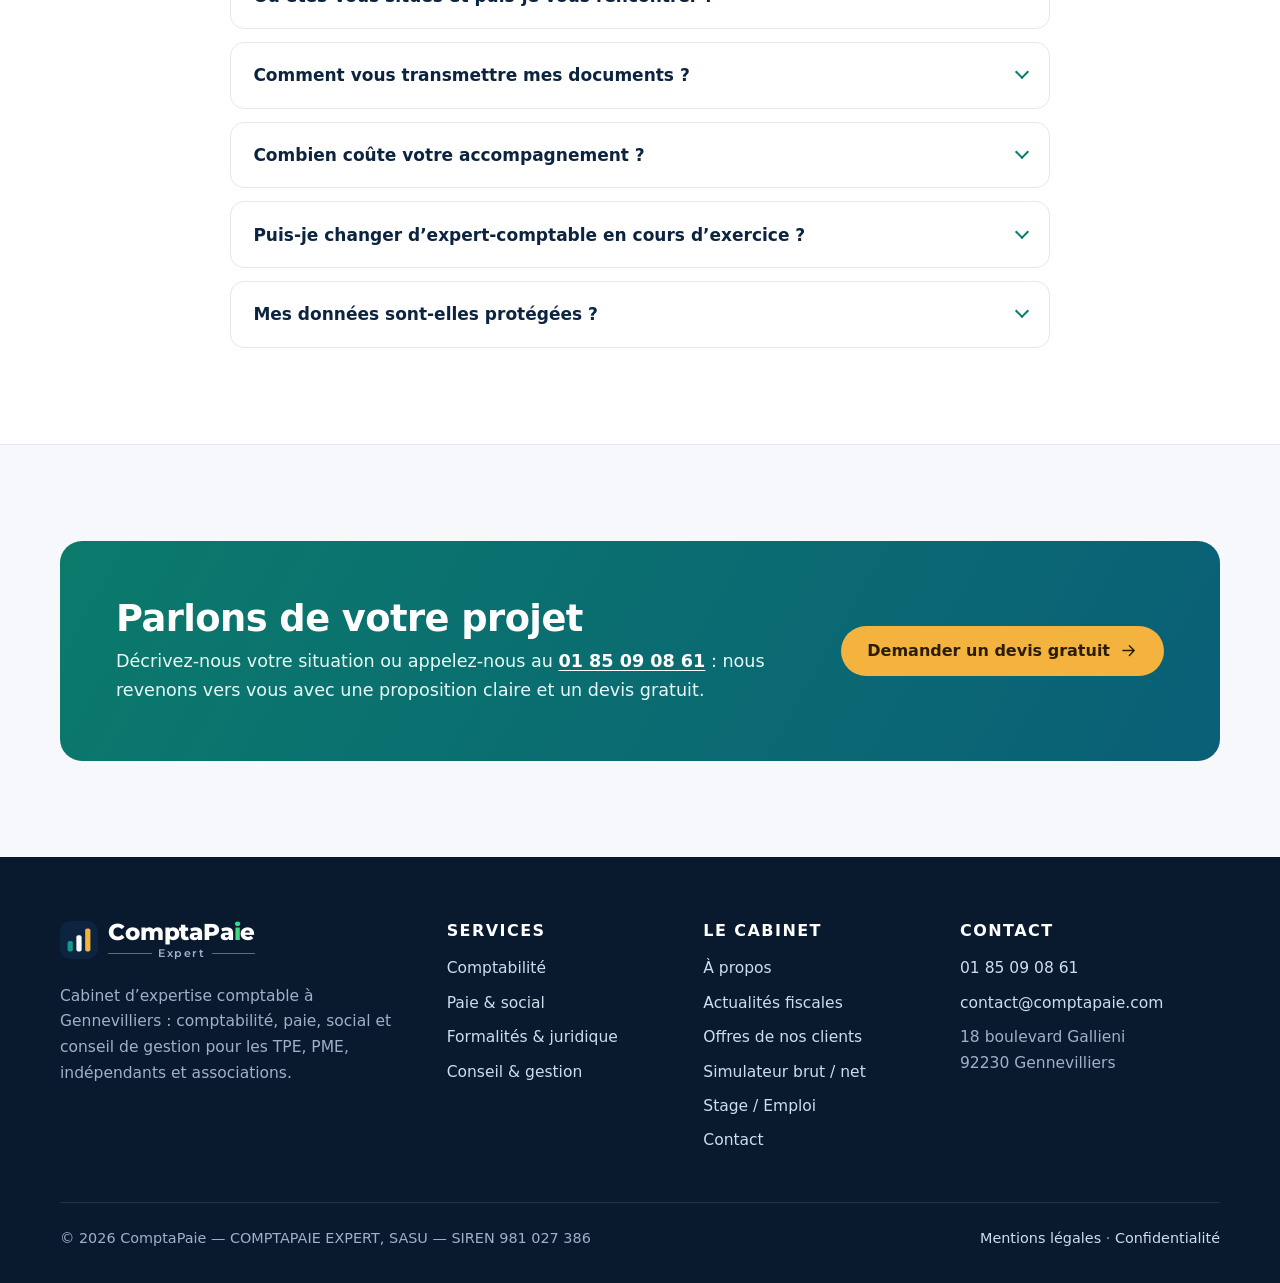
==== commit e72afeb4: "Add files via upload" ====
--- a/index.html
+++ b/index.html
@@ -20,8 +20,9 @@
   <meta property="og:image:width" content="1200">
   <meta property="og:image:height" content="630">
   <meta name="twitter:card" content="summary_large_image">
-  <link rel="stylesheet" href="assets/css/style.css?v=20260919g">
-  <script src="assets/js/main.js?v=20260919g" defer></script>
+  <link rel="preload" href="assets/fonts/montserrat-latin-wght-normal.woff2" as="font" type="font/woff2" crossorigin>
+  <link rel="stylesheet" href="assets/css/style.css?v=20260919h">
+  <script src="assets/js/main.js?v=20260919h" defer></script>
 </head>
 <body>
 <svg class="sprite" width="0" height="0" aria-hidden="true" focusable="false" xmlns="http://www.w3.org/2000/svg">
@@ -211,27 +212,63 @@
       <h2>Tout ce dont votre entreprise a besoin, au même endroit</h2>
       <p class="lead">Confiez-nous une mission précise ou l’ensemble de votre gestion administrative : vous gardez la main, nous prenons en charge la technique.</p>
     </div>
-    <div class="grid grid--4">
-      <a class="card reveal" href="services.html#comptabilite">
-        <span class="ico"><svg class="icon " aria-hidden="true" focusable="false"><use href="#i-calc"/></svg></span>
+    <div class="missions">
+      <a class="mission reveal" href="services.html#comptabilite">
+        <span class="mission-disc">
+          <svg class="mission-svg" viewBox="0 0 64 64" aria-hidden="true" focusable="false">
+            <rect class="s" x="14" y="5" width="36" height="54" rx="4"/>
+            <rect class="s f2" x="19" y="11" width="26" height="10" rx="2"/>
+            <g class="f">
+              <circle cx="24" cy="30" r="2.6"/><circle cx="32" cy="30" r="2.6"/><circle cx="40" cy="30" r="2.6"/>
+              <circle cx="24" cy="38" r="2.6"/><circle cx="32" cy="38" r="2.6"/><circle cx="40" cy="38" r="2.6"/>
+              <circle cx="24" cy="46" r="2.6"/><circle cx="32" cy="46" r="2.6"/><circle cx="40" cy="46" r="2.6"/>
+              <circle cx="24" cy="53" r="2.2"/><circle cx="32" cy="53" r="2.2"/><circle cx="40" cy="53" r="2.2"/>
+            </g>
+          </svg>
+        </span>
         <h3>Comptabilité</h3>
         <p>Tenue des comptes, TVA, bilan, liasse fiscale et tableaux de bord pour piloter votre activité.</p>
         <span class="more">En savoir plus <svg class="icon " aria-hidden="true" focusable="false"><use href="#i-arrow"/></svg></span>
       </a>
-      <a class="card reveal" href="services.html#paie">
-        <span class="ico"><svg class="icon " aria-hidden="true" focusable="false"><use href="#i-file"/></svg></span>
+      <a class="mission reveal" href="services.html#paie">
+        <span class="mission-disc">
+          <svg class="mission-svg" viewBox="0 0 64 64" aria-hidden="true" focusable="false">
+            <circle class="s f" cx="32" cy="21" r="8"/>
+            <path class="s f2" d="M18 54V47C18 40 24 36 32 36C40 36 46 40 46 47V54Z"/>
+            <circle class="s f" cx="11" cy="28" r="5"/>
+            <path class="s" d="M3 54V49C3 44 6 41 11 41"/>
+            <circle class="s f" cx="53" cy="28" r="5"/>
+            <path class="s" d="M61 54V49C61 44 58 41 53 41"/>
+          </svg>
+        </span>
         <h3>Paie &amp; social</h3>
         <p>Bulletins de paie, DSN, contrats, soldes de tout compte : vos salariés payés juste et à temps.</p>
         <span class="more">En savoir plus <svg class="icon " aria-hidden="true" focusable="false"><use href="#i-arrow"/></svg></span>
       </a>
-      <a class="card reveal" href="services.html#juridique">
-        <span class="ico"><svg class="icon " aria-hidden="true" focusable="false"><use href="#i-building"/></svg></span>
+      <a class="mission reveal" href="services.html#juridique">
+        <span class="mission-disc">
+          <svg class="mission-svg" viewBox="0 0 64 64" aria-hidden="true" focusable="false">
+            <path class="s" d="M15 5H38L51 18V59H15Z"/>
+            <path class="s" d="M38 5V18H51"/>
+            <path class="s sf" d="M22 27H44M22 34H44M22 41H32"/>
+            <circle class="s f" cx="41" cy="48" r="7"/>
+            <path class="s f2" d="M37 54L35 62L41 59L47 62L45 54Z"/>
+          </svg>
+        </span>
         <h3>Formalités &amp; juridique</h3>
         <p>Création, modification, approbation annuelle des comptes : les démarches administratives sans stress.</p>
         <span class="more">En savoir plus <svg class="icon " aria-hidden="true" focusable="false"><use href="#i-arrow"/></svg></span>
       </a>
-      <a class="card reveal" href="services.html#conseil">
-        <span class="ico"><svg class="icon " aria-hidden="true" focusable="false"><use href="#i-trend"/></svg></span>
+      <a class="mission reveal" href="services.html#conseil">
+        <span class="mission-disc">
+          <svg class="mission-svg" viewBox="0 0 64 64" aria-hidden="true" focusable="false">
+            <path class="s" d="M6 58H58"/>
+            <rect class="s f" x="12" y="42" width="10" height="16"/>
+            <rect class="s f2" x="27" y="34" width="10" height="24"/>
+            <rect class="s f" x="42" y="26" width="10" height="32"/>
+            <path class="s sf" d="M10 30L26 17L34 23L54 8M44 8H54V18"/>
+          </svg>
+        </span>
         <h3>Conseil &amp; gestion</h3>
         <p>Prévisionnel, choix du statut, suivi de trésorerie, dossier de financement : décidez avec les bons chiffres.</p>
         <span class="more">En savoir plus <svg class="icon " aria-hidden="true" focusable="false"><use href="#i-arrow"/></svg></span>
--- a/assets/css/style.css
+++ b/assets/css/style.css
@@ -1,6 +1,6 @@
 /* ==========================================================================
-   ComptaPaye — feuille de style
-   Aucune police externe (RGPD + vitesse), aucun framework.
+   ComptaPaie — feuille de style
+   Aucune police chargée depuis un service tiers (RGPD + vitesse) : Montserrat est auto-hébergée. Aucun framework.
    ========================================================================== */
 
 :root {
@@ -125,10 +125,15 @@
 .site-header.is-scrolled { border-color: var(--line); box-shadow: var(--shadow-sm); }
 .header-inner { display: flex; align-items: center; justify-content: space-between; gap: 1rem; min-height: 72px; }
 
-.logo { display: inline-flex; align-items: center; gap: .6rem; text-decoration: none; color: var(--navy); font-weight: 800; font-size: 1.35rem; letter-spacing: -.02em; }
-.logo:hover { color: var(--navy); }
+:root { --brand-blue: #1c4f9c; --brand-green: #1f9d55; }
+.logo { display: inline-flex; align-items: center; gap: .65rem; text-decoration: none; color: var(--brand-blue); font-weight: 800; letter-spacing: -.02em; }
+.logo:hover { color: var(--brand-blue); }
 .logo-mark { width: 38px; height: 38px; flex: none; }
-.logo .y { color: var(--teal-2); }
+.logo-text { display: flex; flex-direction: column; gap: .2rem; line-height: 1; }
+.logo-name { font-size: 1.5rem; }
+.logo .i { color: var(--brand-green); }
+.logo-tag { display: flex; align-items: center; gap: .4rem; font-size: .7rem; font-weight: 600; letter-spacing: .14em; color: var(--muted); }
+.logo-tag::before, .logo-tag::after { content: ""; flex: 1; height: 1px; background: currentColor; opacity: .55; }
 
 .nav-toggle {
   display: inline-flex; align-items: center; justify-content: center;
@@ -381,7 +386,8 @@
 .footer-grid { display: grid; gap: 2.5rem; }
 @media (min-width: 800px) { .footer-grid { grid-template-columns: 1.6fr 1fr 1fr 1.2fr; } }
 .site-footer .logo { color: #fff; }
-.site-footer .logo .y { color: var(--amber); }
+.site-footer .logo .i { color: #3ddc84; }
+.site-footer .logo-tag { color: #9fb1c9; }
 .site-footer h3 { color: #fff; font-size: 1rem; margin: 0 0 1rem; text-transform: uppercase; letter-spacing: .09em; }
 .site-footer ul { list-style: none; display: grid; gap: .55rem; }
 .footer-about { margin-top: 1rem; max-width: 36ch; }
@@ -699,4 +705,80 @@
 .hero-slide .hero-cta.mask { margin: 1.1rem 0 .8rem; }
 .hero-slide .hero-badges { margin-top: 0; }
 .slide-title.poem { font-size: clamp(2.1rem, 4.8vw, 3.5rem); line-height: 1.12; }
-.slide-text.poem { font-size: clamp(1.05rem, 1.9vw, 1.3rem); line-height: 1.5; }+.slide-text.poem { font-size: clamp(1.05rem, 1.9vw, 1.3rem); line-height: 1.5; }
+
+/* ==========================================================================
+   Police Montserrat (auto-hébergée, licence OFL) pour le nom du logo et les titres de missions
+   ========================================================================== */
+@font-face {
+  font-family: "Montserrat";
+  font-style: normal;
+  font-weight: 100 900;
+  font-display: swap;
+  src: url("../fonts/montserrat-latin-wght-normal.woff2") format("woff2");
+  unicode-range: U+0000-00FF, U+0131, U+0152-0153, U+02BB-02BC, U+02C6, U+02DA, U+02DC, U+2000-206F, U+20AC, U+2122, U+2191, U+2193, U+2212, U+2215, U+FEFF, U+FFFD;
+}
+:root { --font-brand: "Montserrat", var(--font); }
+.logo-name { font-family: var(--font-brand); font-weight: 800; font-size: 1.45rem; letter-spacing: -.01em; }
+.logo-tag { font-family: var(--font-brand); font-weight: 600; }
+
+/* ==========================================================================
+   Missions : cercles interactifs (anneau orange + icône qui se colorise au survol)
+   ========================================================================== */
+.missions { position: relative; display: grid; gap: 2.75rem 1.25rem; grid-template-columns: 1fr; }
+@media (min-width: 640px) { .missions { grid-template-columns: repeat(2, 1fr); } }
+@media (min-width: 980px) {
+  .missions { grid-template-columns: repeat(4, 1fr); }
+  .missions::before { content: ""; position: absolute; z-index: 0; left: 8%; right: 8%; top: 82px; border-top: 2px dashed #ffd9c8; }
+}
+
+.mission { position: relative; z-index: 1; display: flex; flex-direction: column; align-items: center; text-align: center; color: inherit; text-decoration: none; padding: 0 .35rem; }
+.mission:hover { color: inherit; }
+.mission:focus-visible { outline-offset: 8px; border-radius: var(--radius-lg); }
+
+.mission-disc {
+  position: relative; display: grid; place-items: center; flex: none;
+  width: 156px; height: 156px; border-radius: 50%;
+  background: #fff; border: 3px solid #ffdccb;
+  transition: border-color .35s ease, transform .4s cubic-bezier(.2, .8, .2, 1), box-shadow .4s ease, background-color .35s ease;
+}
+.mission-disc::after {
+  content: ""; position: absolute; inset: -3px; border-radius: 50%; opacity: 0; pointer-events: none;
+  background: radial-gradient(circle at 50% 5px, var(--orange-light) 0 5px, transparent 5.5px);
+  transition: opacity .3s ease;
+}
+.mission-svg { width: 74px; height: 74px; overflow: visible; }
+.mission-svg .s { fill: none; stroke: #2f3540; stroke-width: 2.2; stroke-linecap: round; stroke-linejoin: round; transition: fill .35s ease, stroke .35s ease; }
+.mission-svg .f, .mission-svg .f circle { fill: #c9ced6; transition: fill .35s ease; }
+.mission-svg .f2 { fill: #7b828d; }
+
+.mission h3 { margin: 1.5rem 0 .55rem; font-family: var(--font-brand); font-size: 1.12rem; font-weight: 700; transition: color .25s ease; }
+.mission p { margin: 0; max-width: 27ch; color: var(--muted); font-size: 1rem; }
+.mission .more { display: inline-flex; align-items: center; gap: .4rem; margin-top: 1rem; font-weight: 700; color: var(--teal); transition: color .25s ease; }
+.mission .more .icon { width: 1.1em; height: 1.1em; transition: transform .25s ease; }
+
+.mission:hover .mission-disc, .mission:focus-visible .mission-disc {
+  border-color: var(--orange-light); background: #fffaf6; transform: translateY(-8px) scale(1.05);
+  box-shadow: 0 22px 34px -18px rgba(255, 106, 43, .6);
+}
+.mission:hover .mission-disc::after, .mission:focus-visible .mission-disc::after { opacity: 1; }
+.mission:hover .mission-svg .f, .mission:hover .mission-svg .f circle, .mission:focus-visible .mission-svg .f, .mission:focus-visible .mission-svg .f circle { fill: var(--orange-light); }
+.mission:hover .mission-svg .f2, .mission:focus-visible .mission-svg .f2 { fill: #e8410a; }
+.mission:hover .mission-svg .sf, .mission:focus-visible .mission-svg .sf { stroke: var(--orange-light); }
+.mission:hover h3, .mission:focus-visible h3, .mission:hover .more, .mission:focus-visible .more { color: var(--orange); }
+.mission:hover .more .icon, .mission:focus-visible .more .icon { transform: translateX(4px); }
+
+@media (prefers-reduced-motion: no-preference) {
+  .mission:hover .mission-disc::after, .mission:focus-visible .mission-disc::after { animation: mission-orbit 2.6s linear infinite; }
+  .mission:hover .mission-svg { animation: mission-pop .5s cubic-bezier(.2, .8, .2, 1); }
+  .js .missions > .reveal:nth-child(2) { transition-delay: .12s; }
+  .js .missions > .reveal:nth-child(3) { transition-delay: .24s; }
+  .js .missions > .reveal:nth-child(4) { transition-delay: .36s; }
+}
+@keyframes mission-orbit { to { transform: rotate(360deg); } }
+@keyframes mission-pop { 0% { transform: scale(1); } 45% { transform: scale(1.14) rotate(-3deg); } 100% { transform: scale(1); } }
+
+@media (max-width: 480px) {
+  .mission-disc { width: 132px; height: 132px; }
+  .mission-svg { width: 62px; height: 62px; }
+}
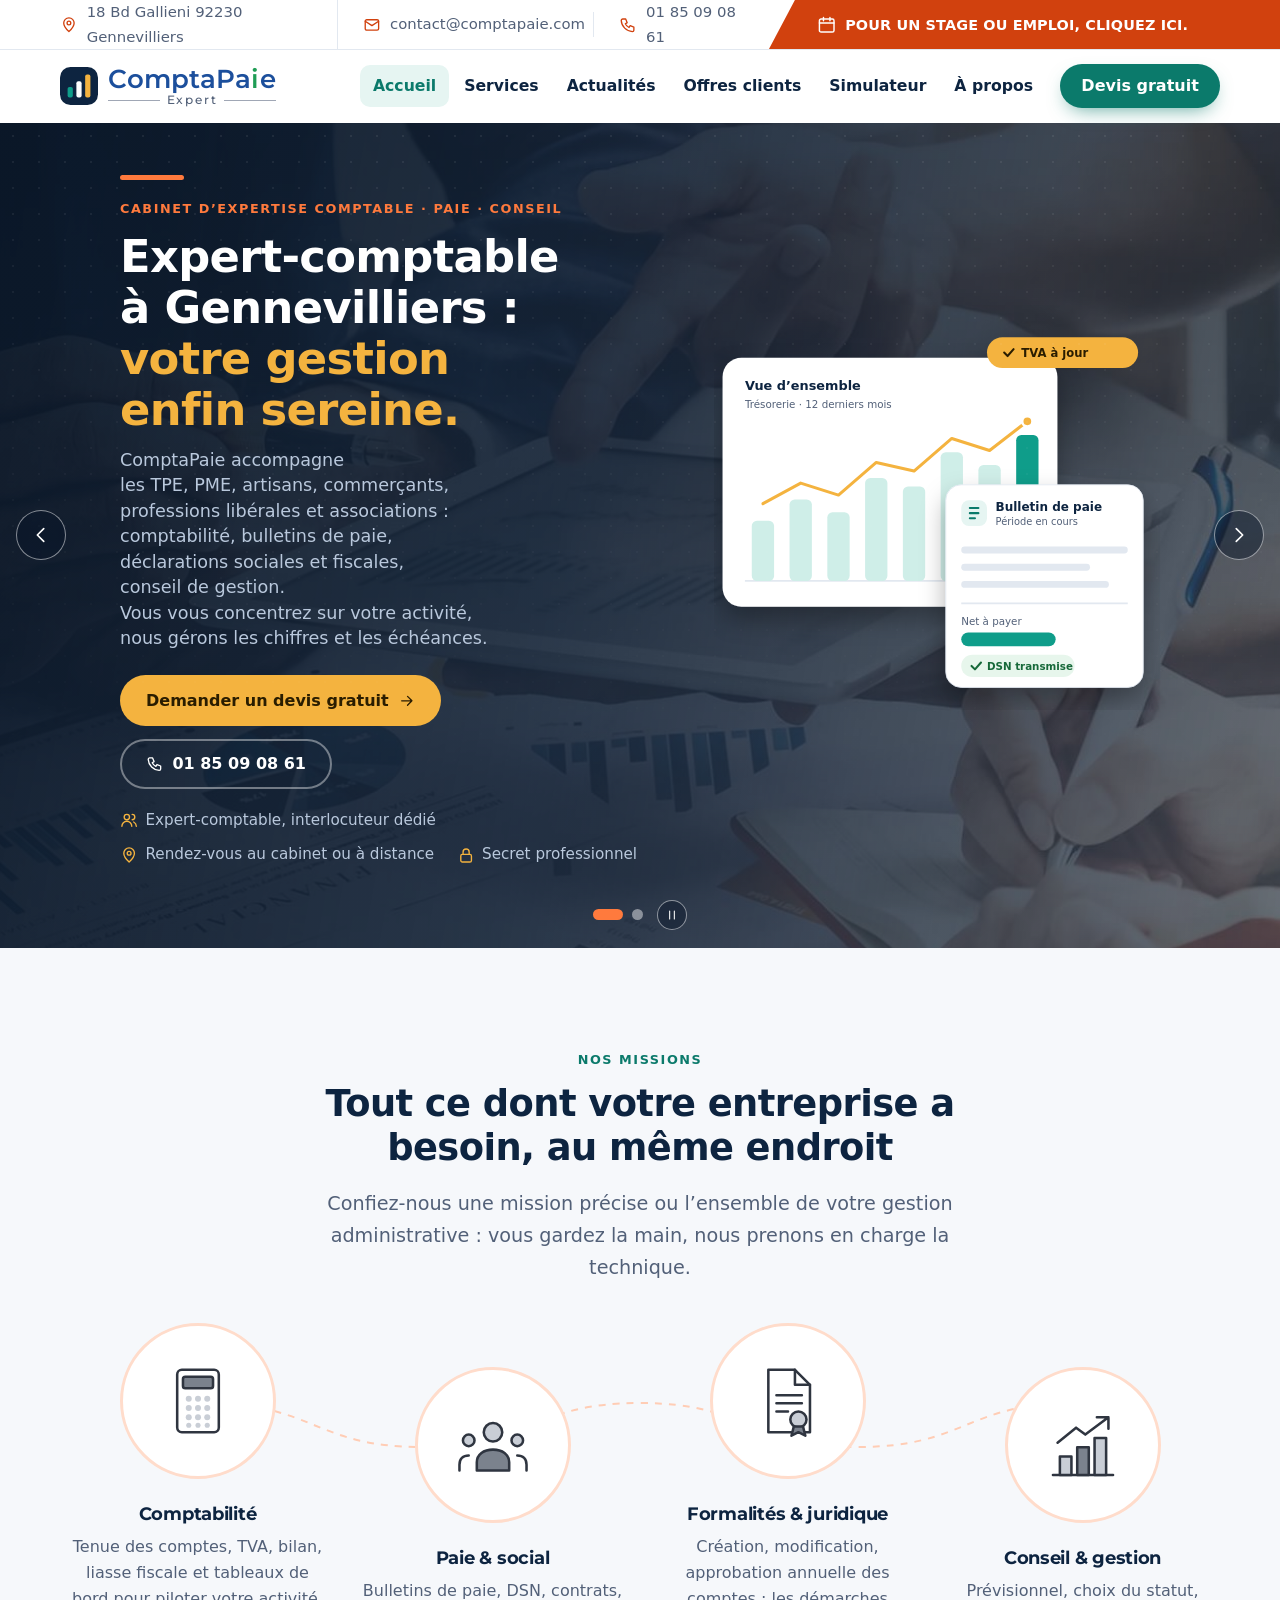
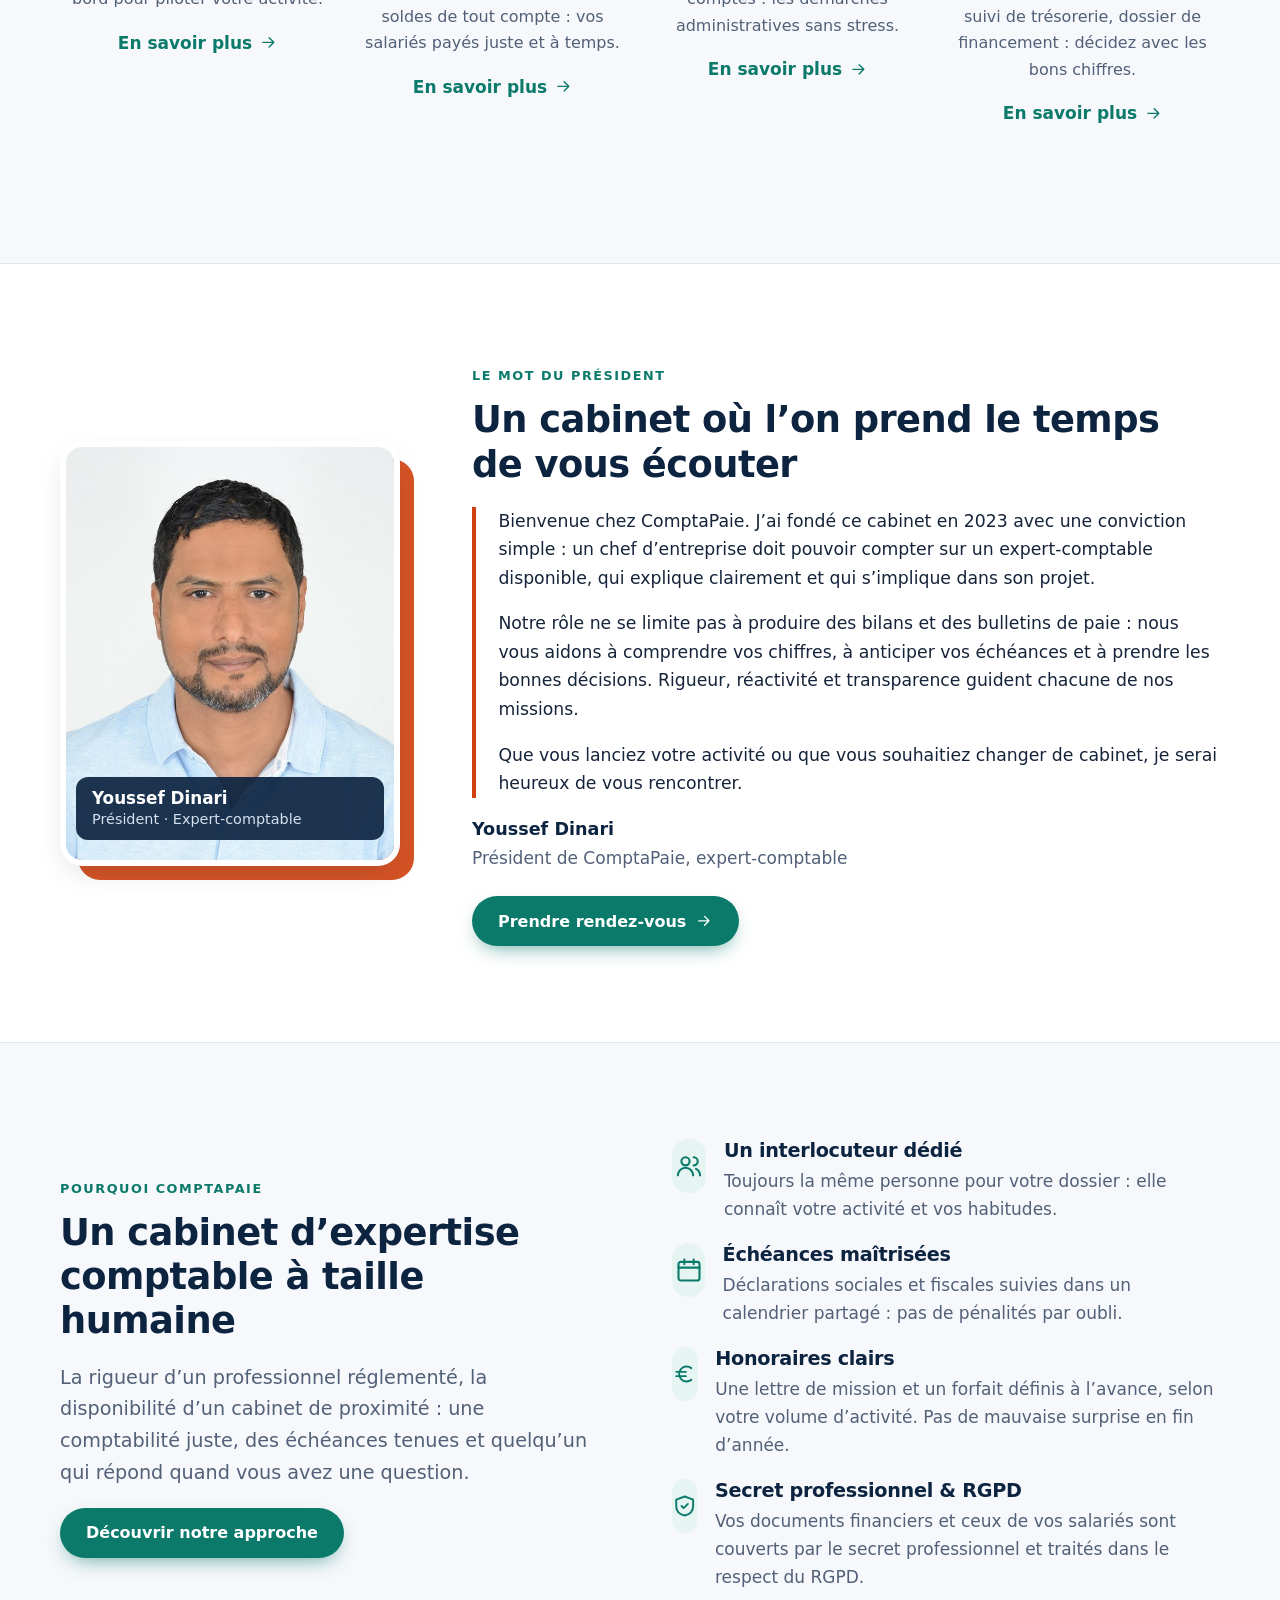
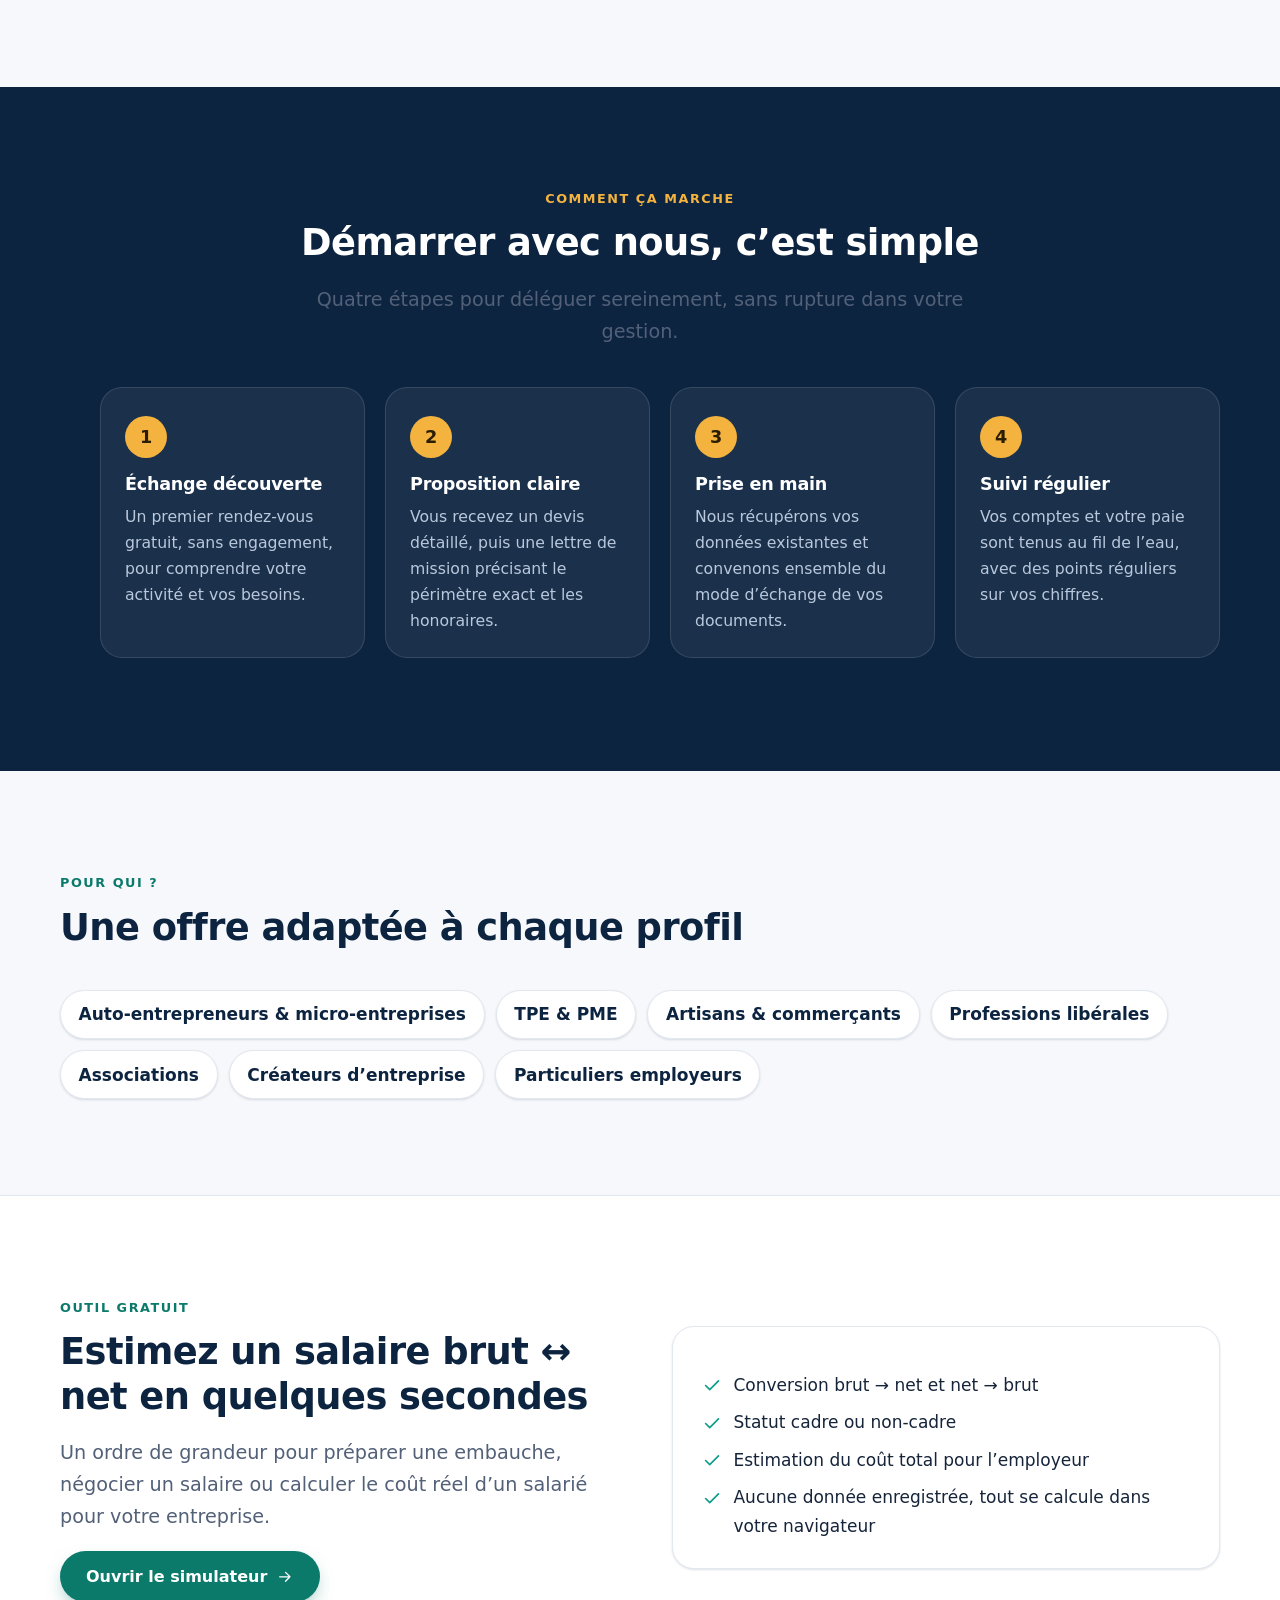
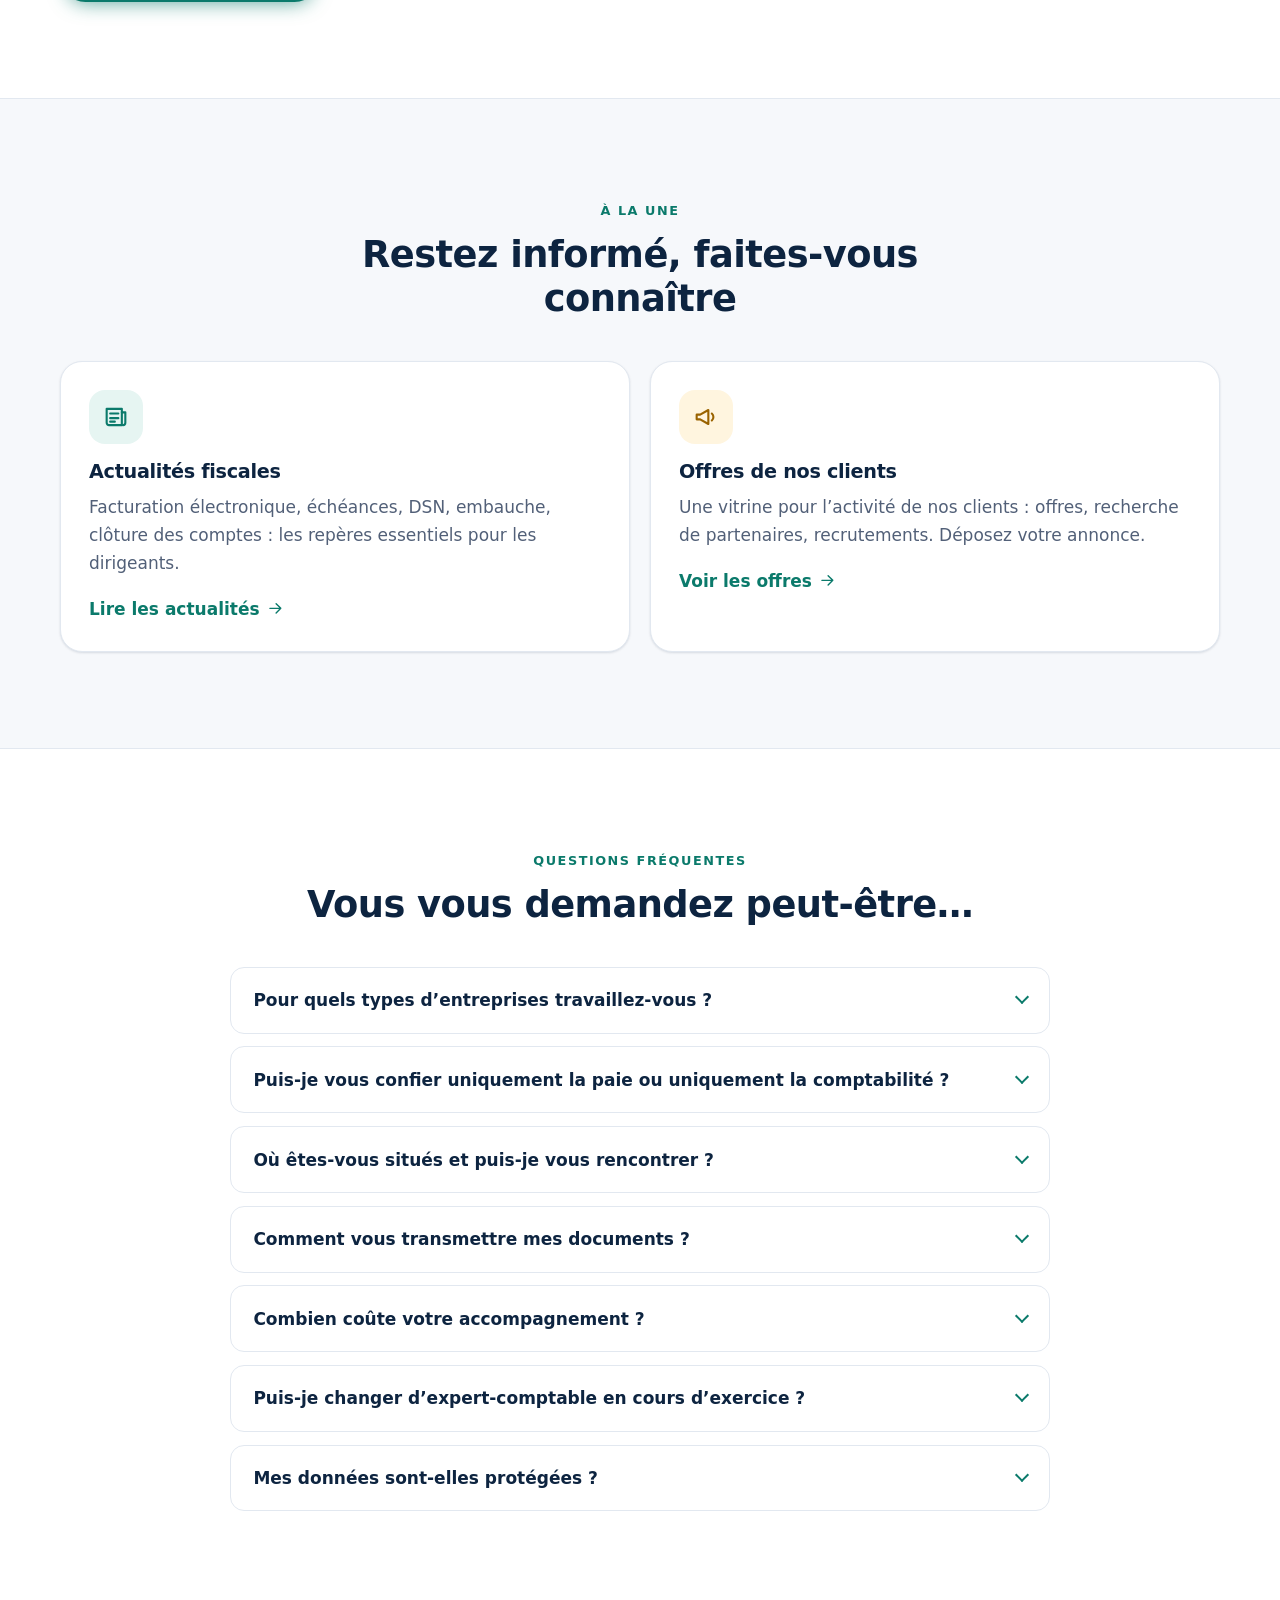
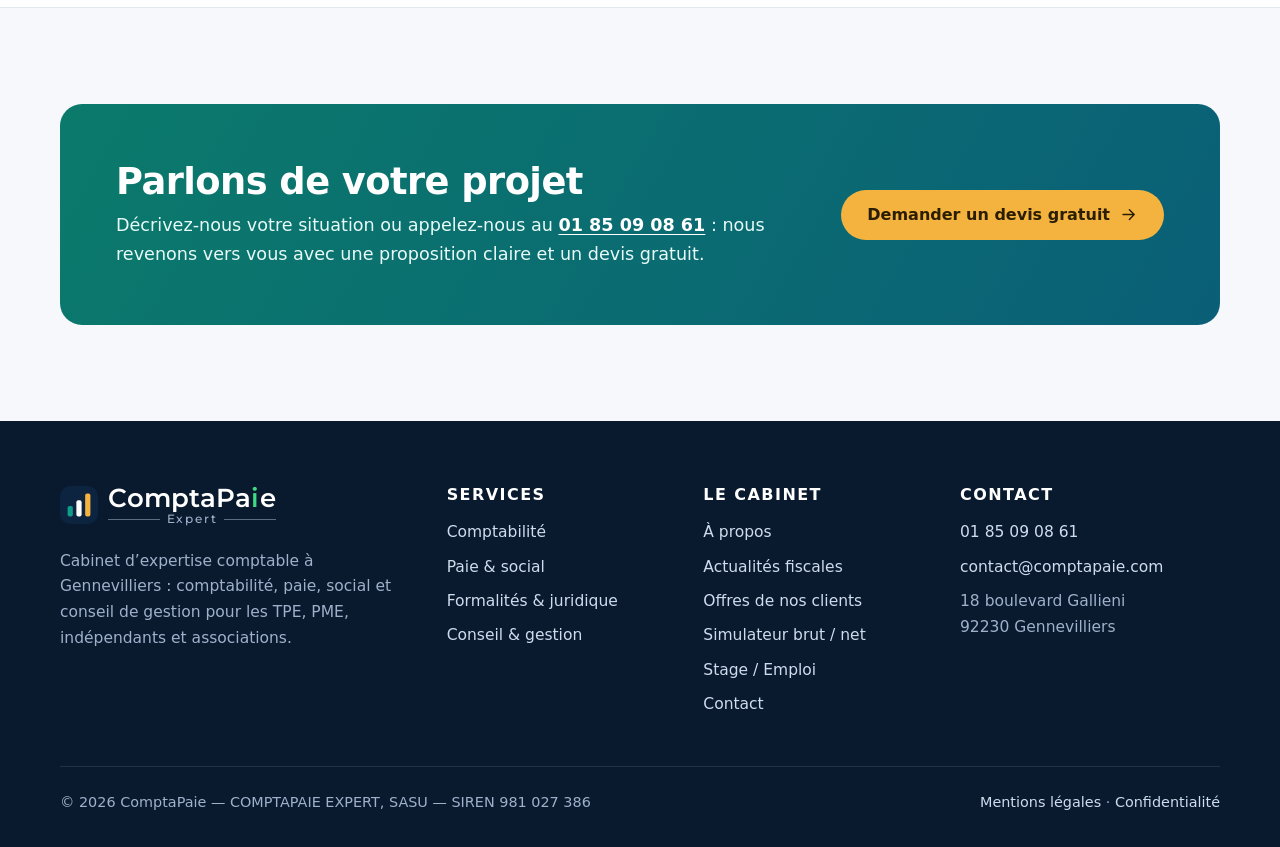
==== commit 8633cba2: "Add files via upload" ====
--- a/index.html
+++ b/index.html
@@ -21,8 +21,8 @@
   <meta property="og:image:height" content="630">
   <meta name="twitter:card" content="summary_large_image">
   <link rel="preload" href="assets/fonts/montserrat-latin-wght-normal.woff2" as="font" type="font/woff2" crossorigin>
-  <link rel="stylesheet" href="assets/css/style.css?v=20260919h">
-  <script src="assets/js/main.js?v=20260919h" defer></script>
+  <link rel="stylesheet" href="assets/css/style.css?v=20260920a">
+  <script src="assets/js/main.js?v=20260920a" defer></script>
 </head>
 <body>
 <svg class="sprite" width="0" height="0" aria-hidden="true" focusable="false" xmlns="http://www.w3.org/2000/svg">
@@ -367,7 +367,7 @@
   </div>
 </section>
 
-<section class="section section--alt">
+<section class="section">
   <div class="container">
     <div class="section-head center reveal">
       <span class="eyebrow">À la une</span>
@@ -386,19 +386,6 @@
         <p>Une vitrine pour l’activité de nos clients : offres, recherche de partenaires, recrutements. Déposez votre annonce.</p>
         <span class="more">Voir les offres <svg class="icon " aria-hidden="true" focusable="false"><use href="#i-arrow"/></svg></span>
       </a>
-    </div>
-  </div>
-</section>
-
-<section class="section" id="recrutement">
-  <div class="container">
-    <div class="cta-band cta-band--navy reveal">
-      <div>
-        <span class="eyebrow">Recrutement</span>
-        <h2>Vous cherchez un stage ou un emploi ?</h2>
-        <p>Cabinet d’expertise comptable à Gennevilliers, nous accueillons stagiaires, alternants et collaborateurs motivés. Envoyez-nous votre candidature avec votre CV.</p>
-      </div>
-      <a class="btn btn--amber" href="candidature.html" target="_blank" rel="noopener"><svg class="icon " aria-hidden="true" focusable="false"><use href="#i-briefcase"/></svg> Cliquez ici pour candidater</a>
     </div>
   </div>
 </section>
--- a/assets/css/style.css
+++ b/assets/css/style.css
@@ -719,8 +719,8 @@
   unicode-range: U+0000-00FF, U+0131, U+0152-0153, U+02BB-02BC, U+02C6, U+02DA, U+02DC, U+2000-206F, U+20AC, U+2122, U+2191, U+2193, U+2212, U+2215, U+FEFF, U+FFFD;
 }
 :root { --font-brand: "Montserrat", var(--font); }
-.logo-name { font-family: var(--font-brand); font-weight: 800; font-size: 1.45rem; letter-spacing: -.01em; }
-.logo-tag { font-family: var(--font-brand); font-weight: 600; }
+.logo-name { font-family: var(--font-brand); font-weight: 600; font-size: 1.6rem; letter-spacing: .005em; }
+.logo-tag { font-family: var(--font-brand); font-weight: 500; font-size: .72rem; letter-spacing: .16em; }
 
 /* ==========================================================================
    Missions : cercles interactifs (anneau orange + icône qui se colorise au survol)
@@ -729,7 +729,13 @@
 @media (min-width: 640px) { .missions { grid-template-columns: repeat(2, 1fr); } }
 @media (min-width: 980px) {
   .missions { grid-template-columns: repeat(4, 1fr); }
-  .missions::before { content: ""; position: absolute; z-index: 0; left: 8%; right: 8%; top: 82px; border-top: 2px dashed #ffd9c8; }
+  /* Deux cercles sur quatre en retrait vers le bas, reliés par un trait pointillé ondulé */
+  .missions { padding-bottom: 40px; }
+  .mission:nth-child(even) { margin-top: 44px; }
+  .missions::before {
+    content: ""; position: absolute; z-index: 0; left: 0; right: 0; top: 0; height: 200px;
+    background: url("data:image/svg+xml,%3Csvg xmlns='http://www.w3.org/2000/svg' viewBox='0 0 1000 200' preserveAspectRatio='none'%3E%3Cpath d='M125 80C219 80 219 124 312 124C406 124 406 80 500 80C594 80 594 124 688 124C781 124 781 80 875 80' fill='none' stroke='%23ffcdb5' stroke-width='2' stroke-dasharray='7 7' vector-effect='non-scaling-stroke'/%3E%3C/svg%3E") no-repeat 0 0 / 100% 100%;
+  }
 }
 
 .mission { position: relative; z-index: 1; display: flex; flex-direction: column; align-items: center; text-align: center; color: inherit; text-decoration: none; padding: 0 .35rem; }
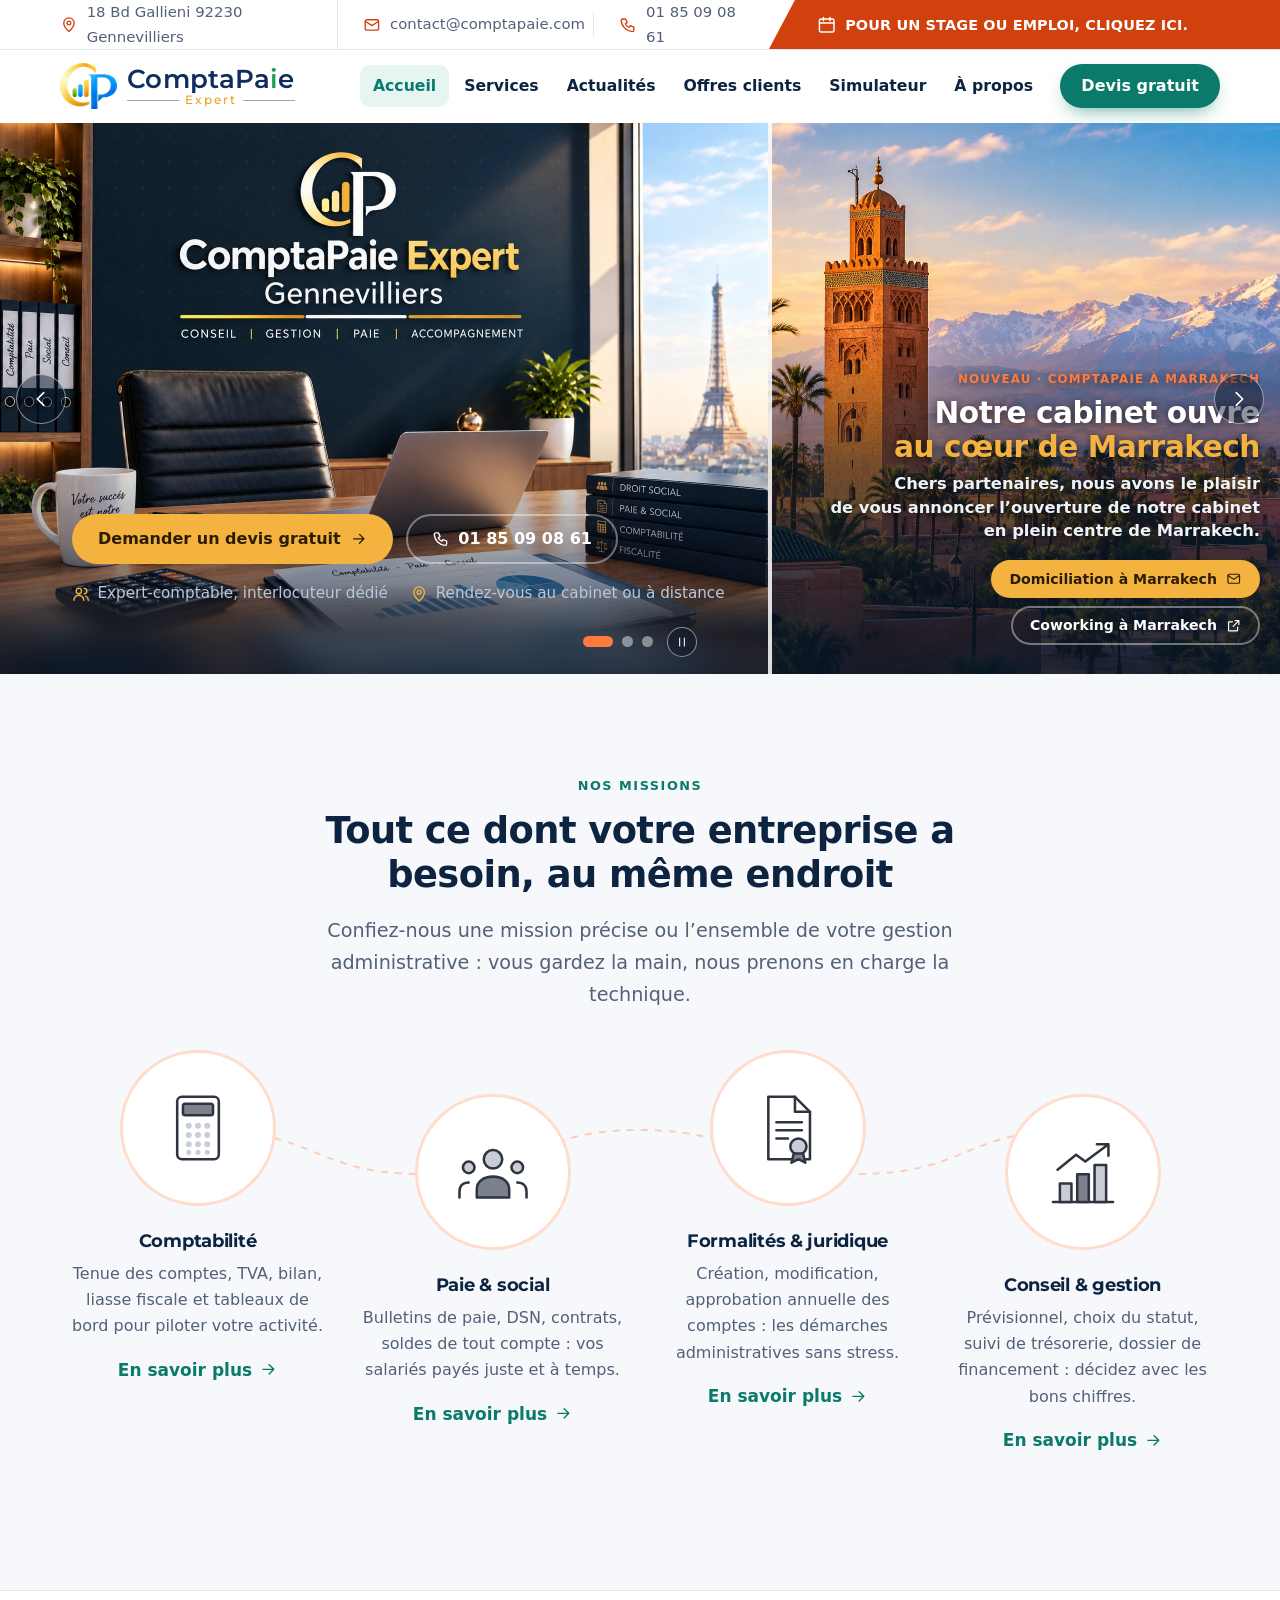
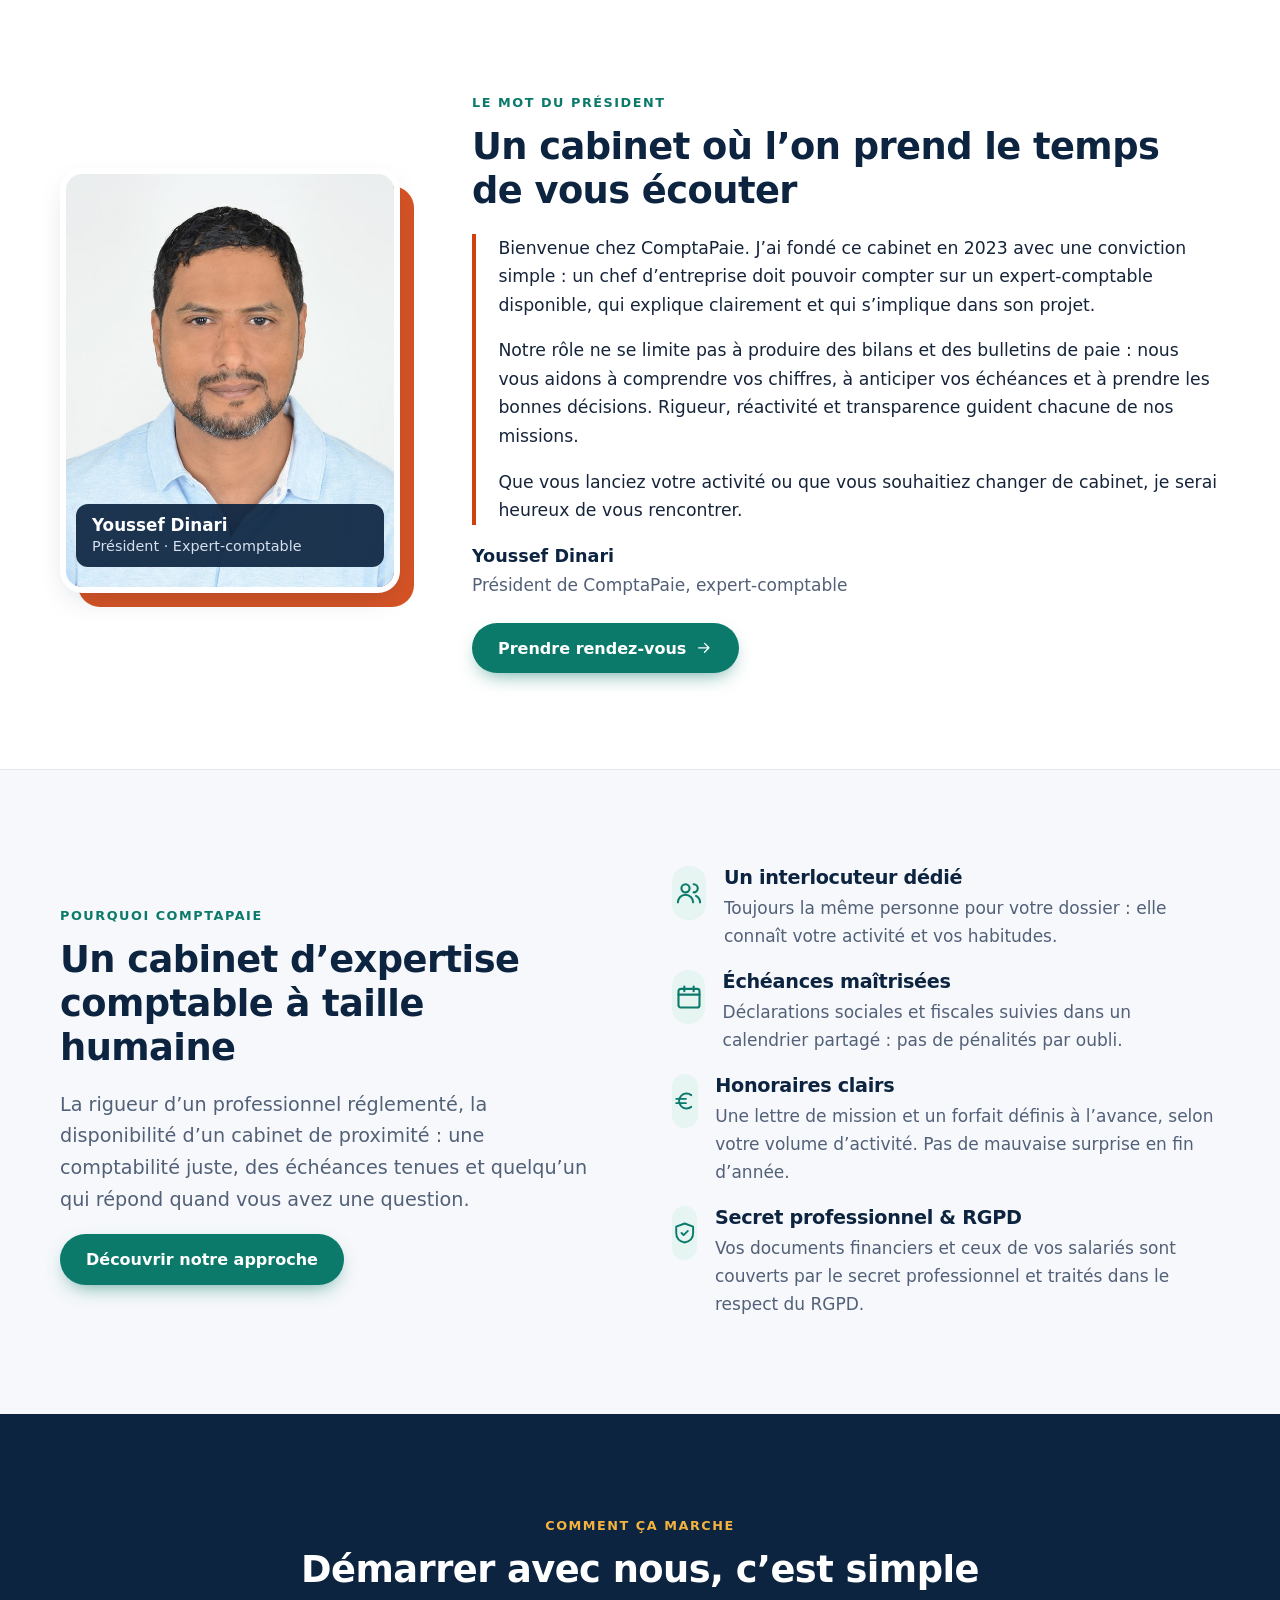
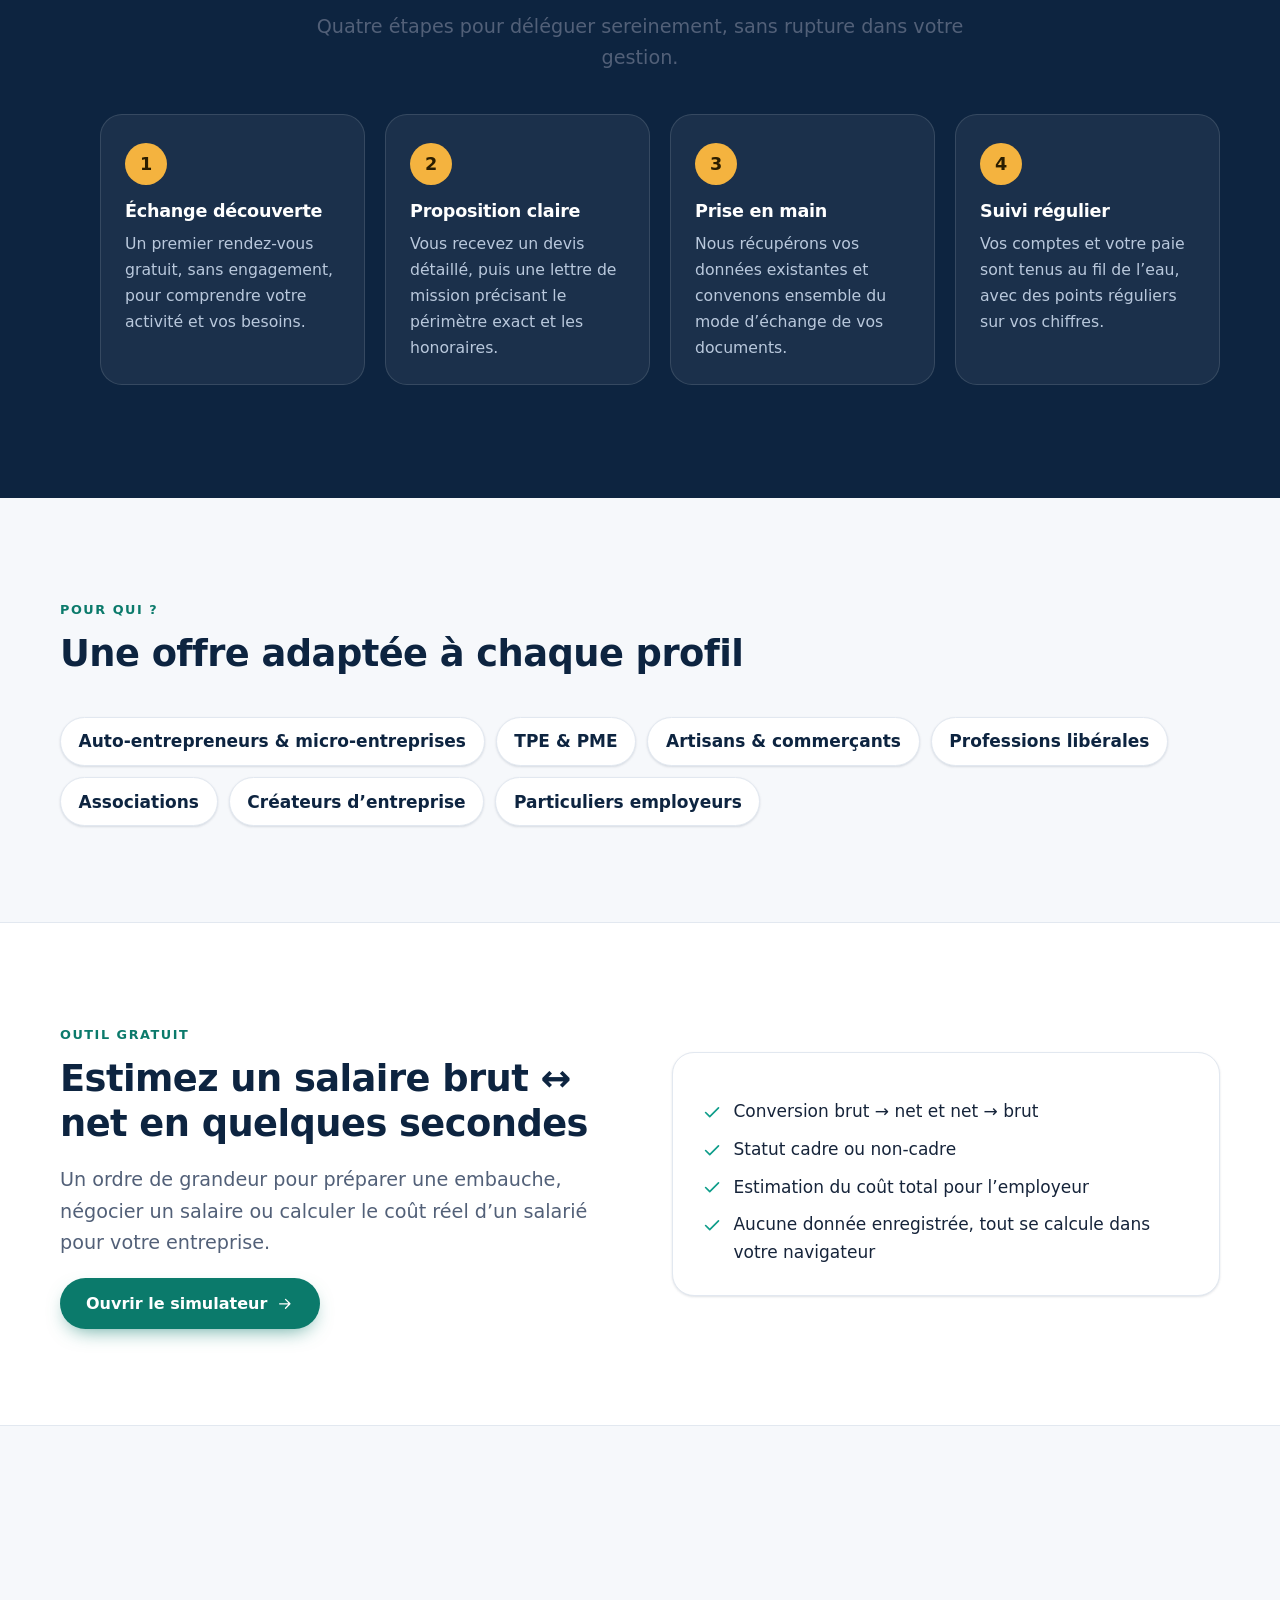
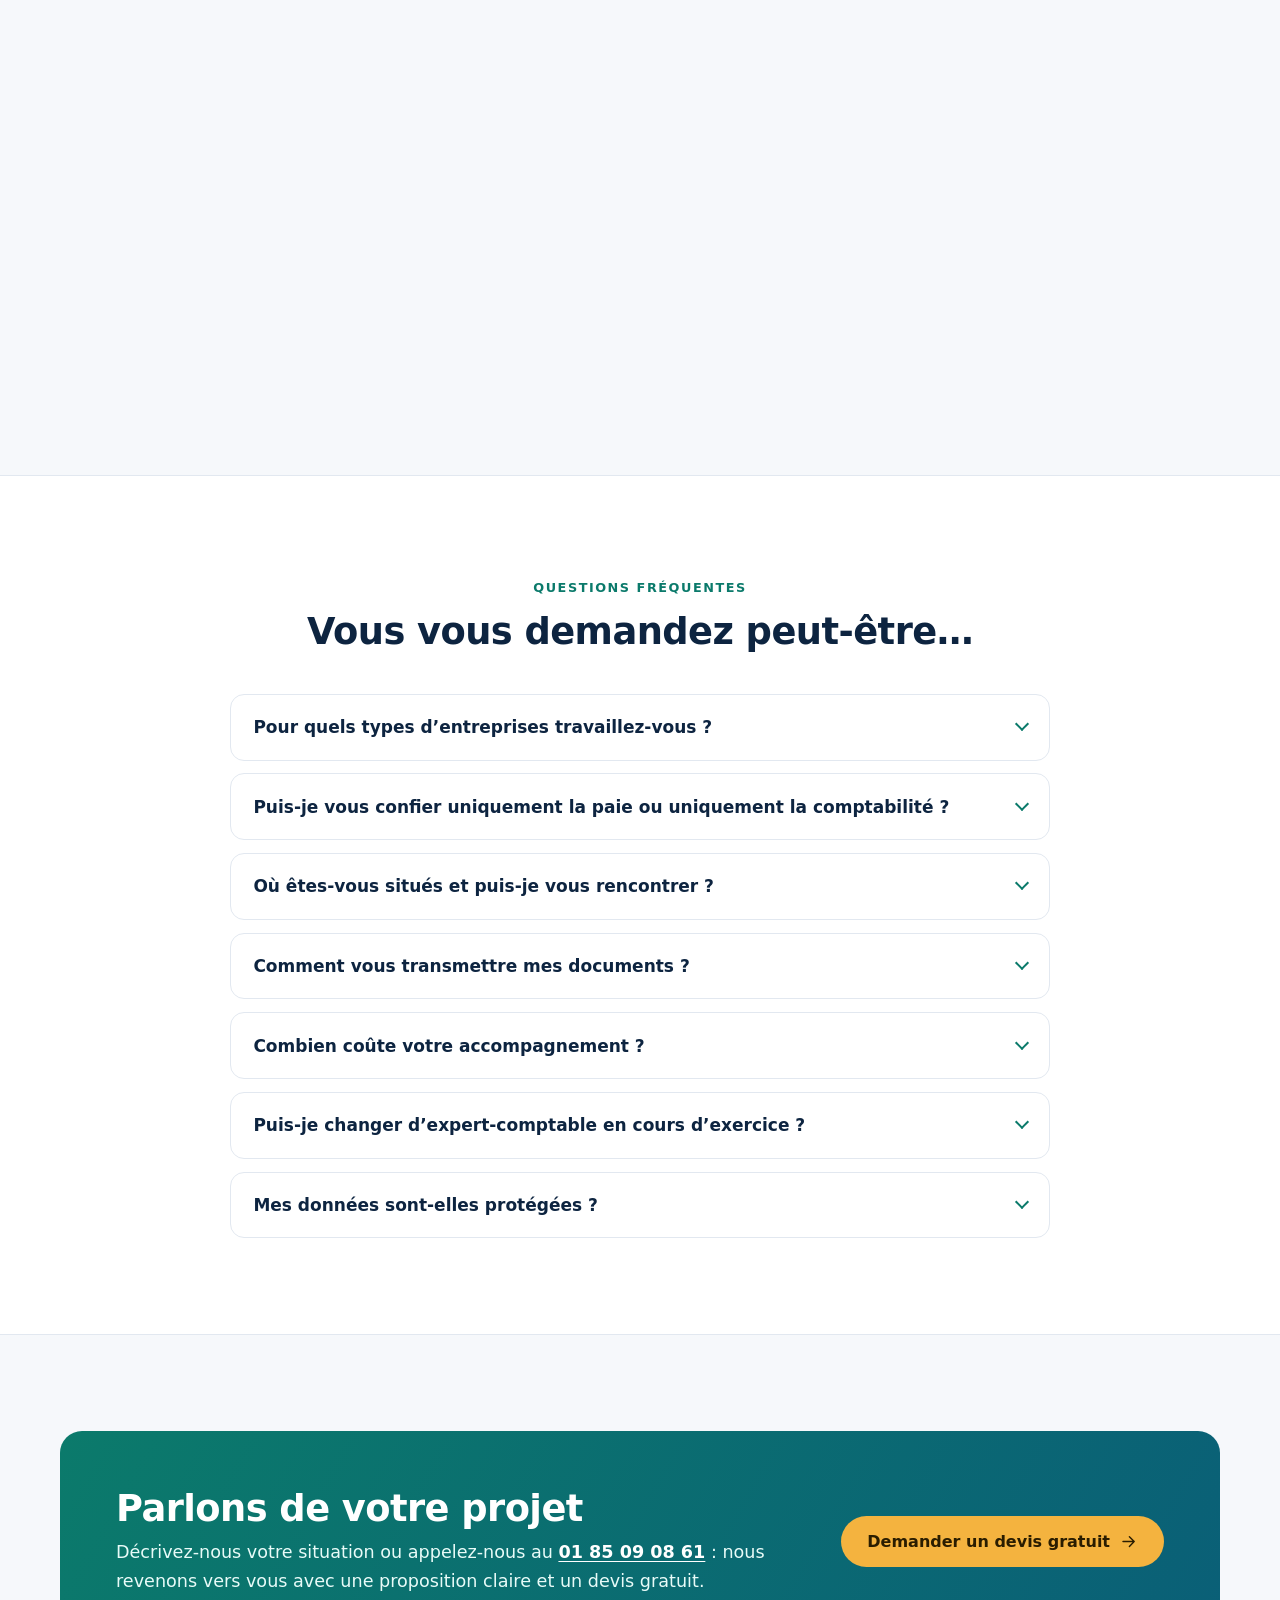
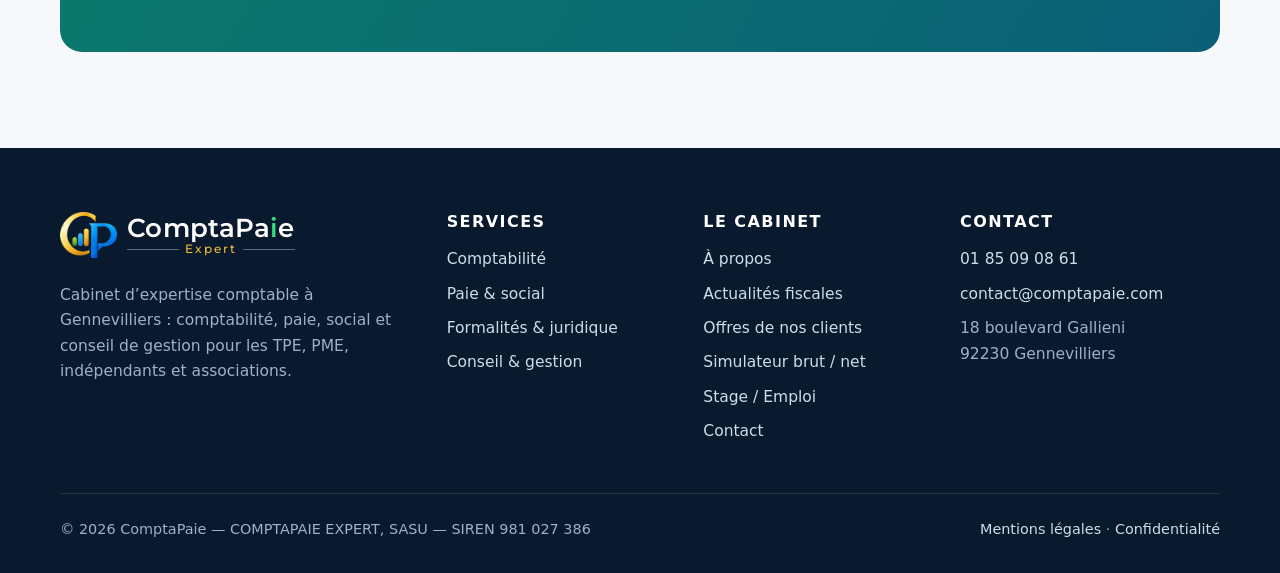
==== commit 7b079eab: "Pages : nouvelle diapositive Paris/Marrakech, logo CP, page coworking" ====
--- a/index.html
+++ b/index.html
@@ -8,7 +8,7 @@
   <meta name="robots" content="index, follow, max-image-preview:large">
   <link rel="canonical" href="https://comptapaye.com/">
   <meta name="theme-color" content="#0d2440">
-  <link rel="icon" href="assets/img/favicon.svg" type="image/svg+xml">
+  <link rel="icon" href="assets/img/favicon.png" type="image/png">
   <link rel="apple-touch-icon" href="assets/img/apple-touch-icon.png">
   <meta property="og:type" content="website">
   <meta property="og:locale" content="fr_FR">
@@ -20,9 +20,9 @@
   <meta property="og:image:width" content="1200">
   <meta property="og:image:height" content="630">
   <meta name="twitter:card" content="summary_large_image">
-  <link rel="preload" href="assets/fonts/montserrat-latin-wght-normal.woff2" as="font" type="font/woff2" crossorigin>
-  <link rel="stylesheet" href="assets/css/style.css?v=20260920a">
-  <script src="assets/js/main.js?v=20260920a" defer></script>
+  <link rel="preload" href="assets/fonts/montserrat-latin-wght-normal.woff2" as="font" type="font/woff2" crossorigin>
+  <link rel="stylesheet" href="assets/css/style.css?v=20260920h">
+  <script src="assets/js/main.js?v=20260920h" defer></script>
 </head>
 <body>
 <svg class="sprite" width="0" height="0" aria-hidden="true" focusable="false" xmlns="http://www.w3.org/2000/svg">
@@ -51,8 +51,8 @@
   <symbol id="i-megaphone" viewBox="0 0 24 24"><path d="M4 10v4h3l7 4V6L7 10z"/><path d="M17 9a4 4 0 0 1 0 6"/></symbol>
   <symbol id="i-pause" viewBox="0 0 24 24"><path d="M8 5v14M16 5v14"/></symbol>
   <symbol id="i-play" viewBox="0 0 24 24"><path d="M8 5l11 7-11 7z"/></symbol>
-  <symbol id="i-plus" viewBox="0 0 24 24"><path d="M12 5v14M5 12h14"/></symbol>
-  <symbol id="i-chevl" viewBox="0 0 24 24"><path d="M15 5l-7 7 7 7"/></symbol>
+  <symbol id="i-plus" viewBox="0 0 24 24"><path d="M12 5v14M5 12h14"/></symbol>
+  <symbol id="i-chevl" viewBox="0 0 24 24"><path d="M15 5l-7 7 7 7"/></symbol>
   <symbol id="i-chevr" viewBox="0 0 24 24"><path d="M9 5l7 7-7 7"/></symbol>
 </svg>
 <a class="skip-link" href="#contenu">Aller au contenu</a>
@@ -70,7 +70,7 @@
   </div>
   <div class="navbar">
     <div class="container header-inner">
-      <a class="logo" href="index.html" aria-label="ComptaPaie — accueil"><svg class="logo-mark" viewBox="0 0 40 40" aria-hidden="true" focusable="false"><rect width="40" height="40" rx="11" fill="#0d2440"/><rect x="8" y="21" width="5.5" height="11" rx="2" fill="#0f9d8a"/><rect x="17.25" y="15" width="5.5" height="17" rx="2" fill="#ffffff"/><rect x="26.5" y="8" width="5.5" height="24" rx="2" fill="#f4b33f"/></svg><span class="logo-text"><span class="logo-name">ComptaPa<span class="i">i</span>e</span><span class="logo-tag">Expert</span></span></a>
+      <a class="logo" href="index.html" aria-label="ComptaPaie Expert — accueil"><img class="logo-mark" src="assets/img/logo-cp.png" width="54" height="44" alt=""><span class="logo-text"><span class="logo-name">ComptaPa<span class="i">i</span>e</span><span class="logo-tag">Expert</span></span></a>
       <div class="header-right">
         <a class="header-call" href="tel:+33185090861" aria-label="Appeler le cabinet : 01 85 09 08 61"><svg class="icon " aria-hidden="true" focusable="false"><use href="#i-phone"/></svg></a>
         <button class="nav-toggle" type="button" aria-expanded="false" aria-controls="primary-nav" aria-label="Ouvrir le menu">
@@ -94,15 +94,53 @@
 <section class="hero" aria-roledescription="carrousel" aria-label="Présentation du cabinet">
   <div class="hero-slides">
 
-    <div class="hero-slide is-active" role="group" aria-roledescription="diapositive" aria-label="1 sur 2">
+    <div class="hero-slide hero-slide--duo is-active" data-duration="10000" role="group" aria-roledescription="diapositive" aria-label="1 sur 3">
+      <div class="duo-grid">
+
+        <div class="duo-side duo-side--fr">
+          <img class="duo-img" src="assets/img/hero-paris.webp" width="1536" height="1024" alt="ComptaPaie Expert Gennevilliers : conseil, gestion, paie, accompagnement">
+          <div class="duo-copy duo-copy--fr">
+            <div class="hero-cta mask d1"><div>
+              <a class="btn btn--amber" href="contact.html">Demander un devis gratuit <svg class="icon " aria-hidden="true" focusable="false"><use href="#i-arrow"/></svg></a>
+              <a class="btn btn--ghost" href="tel:+33185090861"><svg class="icon " aria-hidden="true" focusable="false"><use href="#i-phone"/></svg> 01 85 09 08 61</a>
+            </div></div>
+            <ul class="hero-badges mask d5">
+              <li><svg class="icon " aria-hidden="true" focusable="false"><use href="#i-users"/></svg> Expert-comptable, interlocuteur dédié</li>
+              <li><svg class="icon " aria-hidden="true" focusable="false"><use href="#i-pin"/></svg> Rendez-vous au cabinet ou à distance</li>
+            </ul>
+          </div>
+        </div>
+
+        <div class="duo-side duo-side--ma">
+          <img class="duo-img" src="assets/img/hero-marrakech.webp" width="1536" height="1024" alt="">
+          <div class="duo-copy duo-copy--ma">
+            <span class="eyebrow mask d1"><span>Nouveau · ComptaPaie à Marrakech</span></span>
+            <h2 class="duo-title poem poem-e">
+              <span class="verse"><span>Notre cabinet ouvre</span></span>
+              <span class="verse"><span class="hl">au cœur de Marrakech</span></span>
+            </h2>
+            <p class="duo-text poem poem-f">
+              <span class="verse"><span>Chers partenaires, nous avons le plaisir</span></span>
+              <span class="verse"><span>de vous annoncer l’ouverture de notre cabinet</span></span>
+              <span class="verse"><span>en plein centre de Marrakech.</span></span>
+            </p>
+            <div class="hero-cta mask d5"><div>
+              <a class="btn btn--amber btn--sm" href="mailto:contact@comptapaie.com?subject=Demande%20de%20domiciliation%20%C3%A0%20Marrakech&amp;body=Bonjour%2C%0D%0A%0D%0AJe%20souhaite%20recevoir%20une%20proposition%20pour%20une%20domiciliation%20%C3%A0%20Marrakech.%0D%0A%0D%0ANom%20%2F%20soci%C3%A9t%C3%A9%20%3A%0D%0AT%C3%A9l%C3%A9phone%20%3A%0D%0A%0D%0ACordialement">Domiciliation à Marrakech <svg class="icon " aria-hidden="true" focusable="false"><use href="#i-mail"/></svg></a>
+              <a class="btn btn--ghost btn--sm" href="coworking.html" target="_blank" rel="noopener">Coworking à Marrakech <svg class="icon " aria-hidden="true" focusable="false"><use href="#i-external"/></svg><span class="sr-only"> (s’ouvre dans un nouvel onglet)</span></a>
+            </div></div>
+          </div>
+        </div>
+
+      </div>
+    </div>
+
+    <div class="hero-slide is-after" data-duration="3000" role="group" aria-roledescription="diapositive" aria-label="2 sur 3">
       <img class="hero-slide-bg" src="assets/img/hero-bg-1.jpg" width="1920" height="900" alt="">
       <div class="container hero-grid">
         <div>
-          <span class="hero-bar" aria-hidden="true"></span>
-          <span class="eyebrow mask d1"><span>Cabinet d’expertise comptable · Paie · Conseil</span></span>
+          <span class="eyebrow eyebrow--dash mask d1"><span>ComptaPaie Expertise &amp; Conseil</span></span>
           <h1 class="poem poem-a">
-            <span class="verse"><span>Expert-comptable</span></span>
-            <span class="verse"><span>à Gennevilliers :</span></span>
+            <span class="sr-only">Expert-comptable à Gennevilliers : </span>
             <span class="verse"><span class="hl">votre gestion</span></span>
             <span class="verse"><span class="hl">enfin sereine.</span></span>
           </h1>
@@ -116,15 +154,6 @@
             <span class="verse"><span>Vous vous concentrez sur votre activité,</span></span>
             <span class="verse"><span>nous gérons les chiffres et les échéances.</span></span>
           </p>
-          <div class="hero-cta mask d5"><div>
-            <a class="btn btn--amber" href="contact.html">Demander un devis gratuit <svg class="icon " aria-hidden="true" focusable="false"><use href="#i-arrow"/></svg></a>
-            <a class="btn btn--ghost" href="tel:+33185090861"><svg class="icon " aria-hidden="true" focusable="false"><use href="#i-phone"/></svg> 01 85 09 08 61</a>
-          </div></div>
-          <ul class="hero-badges mask d6">
-            <li><svg class="icon " aria-hidden="true" focusable="false"><use href="#i-users"/></svg> Expert-comptable, interlocuteur dédié</li>
-            <li><svg class="icon " aria-hidden="true" focusable="false"><use href="#i-pin"/></svg> Rendez-vous au cabinet ou à distance</li>
-            <li><svg class="icon " aria-hidden="true" focusable="false"><use href="#i-lock"/></svg> Secret professionnel</li>
-          </ul>
         </div>
         <div class="hero-visual" aria-hidden="true">
       <svg viewBox="0 0 520 440" focusable="false" xmlns="http://www.w3.org/2000/svg">
@@ -170,17 +199,17 @@
       </div>
     </div>
 
-    <div class="hero-slide is-after" role="group" aria-roledescription="diapositive" aria-label="2 sur 2">
+    <div class="hero-slide is-after" data-duration="3000" role="group" aria-roledescription="diapositive" aria-label="3 sur 3">
       <img class="hero-slide-bg" src="assets/img/hero-bg-2.jpg" width="1920" height="1080" alt="" loading="lazy">
       <div class="container hero-grid hero-grid--single">
         <div class="slide-copy">
           <span class="eyebrow eyebrow--dash mask d1"><span>ComptaPaie Expertise &amp; Conseil</span></span>
           <h2 class="slide-title poem poem-c">
-            <span class="verse"><span>La satisfaction</span></span>
-            <span class="verse"><span>du client</span></span>
-            <span class="verse"><span>est notre devise</span></span>
+            <span class="verse"><span class="hl">La satisfaction</span></span>
+            <span class="verse"><span class="hl">du client</span></span>
+            <span class="verse"><span class="hl">est notre devise</span></span>
           </h2>
-          <p class="slide-text poem poem-d">
+          <p class="lead poem poem-d">
             <span class="verse"><span>Chef d’entreprise, créateur,</span></span>
             <span class="verse"><span>nous vous accompagnons</span></span>
             <span class="verse"><span>dans le développement</span></span>
@@ -201,9 +230,10 @@
   <div class="hero-bg-controls">
     <button type="button" class="bg-dot is-active" data-bg="0" aria-label="Afficher la diapositive 1"></button>
     <button type="button" class="bg-dot" data-bg="1" aria-label="Afficher la diapositive 2"></button>
+    <button type="button" class="bg-dot" data-bg="2" aria-label="Afficher la diapositive 3"></button>
     <button type="button" class="bg-pause" aria-pressed="false" aria-label="Mettre en pause le défilement automatique"><svg class="icon " aria-hidden="true" focusable="false"><use href="#i-pause"/></svg></button>
   </div>
-</section>
+</section>
 
 <section class="section">
   <div class="container">
@@ -448,7 +478,7 @@
     {
       "@type": "AccountingService",
       "@id": "https://comptapaye.com/#organisation",
-      "name": "ComptaPaie",
+      "name": "ComptaPaie",
       "alternateName": "ComptaPaie Expert",
       "legalName": "COMPTAPAIE EXPERT",
       "vatID": "FR29981027386",
@@ -457,7 +487,7 @@
       "url": "https://comptapaye.com/",
       "email": "contact@comptapaie.com",
       "telephone": "+33185090861",
-      "logo": "https://comptapaye.com/assets/img/favicon.svg",
+      "logo": "https://comptapaye.com/assets/img/logo-cp.png",
       "image": "https://comptapaye.com/assets/img/og-image.png",
       "description": "Cabinet d’expertise comptable à Gennevilliers : comptabilité, paie, formalités et conseil de gestion pour TPE, PME, indépendants et associations.",
       "address": {
@@ -490,7 +520,7 @@
   <div class="container">
     <div class="footer-grid">
       <div>
-        <a class="logo" href="index.html" aria-label="ComptaPaie — accueil"><svg class="logo-mark" viewBox="0 0 40 40" aria-hidden="true" focusable="false"><rect width="40" height="40" rx="11" fill="#0d2440"/><rect x="8" y="21" width="5.5" height="11" rx="2" fill="#0f9d8a"/><rect x="17.25" y="15" width="5.5" height="17" rx="2" fill="#ffffff"/><rect x="26.5" y="8" width="5.5" height="24" rx="2" fill="#f4b33f"/></svg><span class="logo-text"><span class="logo-name">ComptaPa<span class="i">i</span>e</span><span class="logo-tag">Expert</span></span></a>
+        <a class="logo" href="index.html" aria-label="ComptaPaie Expert — accueil"><img class="logo-mark" src="assets/img/logo-cp.png" width="54" height="44" alt=""><span class="logo-text"><span class="logo-name">ComptaPa<span class="i">i</span>e</span><span class="logo-tag">Expert</span></span></a>
         <p class="footer-about">Cabinet d’expertise comptable à Gennevilliers : comptabilité, paie, social et conseil de gestion pour les TPE, PME, indépendants et associations.</p>
       </div>
       <div>
--- a/assets/css/style.css
+++ b/assets/css/style.css
@@ -125,7 +125,7 @@
 .site-header.is-scrolled { border-color: var(--line); box-shadow: var(--shadow-sm); }
 .header-inner { display: flex; align-items: center; justify-content: space-between; gap: 1rem; min-height: 72px; }
 
-:root { --brand-blue: #1c4f9c; --brand-green: #1f9d55; }
+:root { --brand-blue: #1c4f9c; --brand-green: #1f9d55; }
 .logo { display: inline-flex; align-items: center; gap: .65rem; text-decoration: none; color: var(--brand-blue); font-weight: 800; letter-spacing: -.02em; }
 .logo:hover { color: var(--brand-blue); }
 .logo-mark { width: 38px; height: 38px; flex: none; }
@@ -386,7 +386,7 @@
 .footer-grid { display: grid; gap: 2.5rem; }
 @media (min-width: 800px) { .footer-grid { grid-template-columns: 1.6fr 1fr 1fr 1.2fr; } }
 .site-footer .logo { color: #fff; }
-.site-footer .logo .i { color: #3ddc84; }
+.site-footer .logo .i { color: #3ddc84; }
 .site-footer .logo-tag { color: #9fb1c9; }
 .site-footer h3 { color: #fff; font-size: 1rem; margin: 0 0 1rem; text-transform: uppercase; letter-spacing: .09em; }
 .site-footer ul { list-style: none; display: grid; gap: .55rem; }
@@ -533,65 +533,65 @@
 .bg-pause:hover { background: rgba(255, 255, 255, .18); }
 .bg-pause .icon { width: 14px; height: 14px; }
 
-/* Poeme vertical : chaque vers sort d'une fente et remonte du bas, l'un apres l'autre */
-.verse { display: block; overflow: hidden; padding-bottom: .12em; margin-bottom: -.12em; }
-.verse > span { display: block; }
-.poem { margin-top: 0; }
-.lead.poem { margin: 1.1rem 0 0; }
-
-@media (prefers-reduced-motion: no-preference) {
-  /* Les animations ne se jouent que sur la diapositive active : elles repartent a chaque changement (cycle de 3 s) */
-  .hero-slide.is-active .hero-slide-bg { animation: kenburns 4s ease-out both; }
-  @keyframes kenburns { from { transform: scale(1.02); } to { transform: scale(1.11); } }
-  .hero-slide.is-active .hero-bar { animation: bar-in .5s .1s cubic-bezier(.2, .8, .2, 1) both; }
-  @keyframes bar-in { from { transform: scaleX(0); } to { transform: none; } }
-  .hero-slide.is-active .mask > *, .hero-slide.is-active .verse > span { animation: line-up .6s cubic-bezier(.2, .8, .2, 1) both; }
-  @keyframes line-up { from { transform: translateY(118%); } to { transform: none; } }
-  .hero-slide.is-active .mask.d1 > * { animation-delay: .2s; }
-  .hero-slide.is-active .mask.d5 > * { animation-delay: 1s; }
-  .hero-slide.is-active .mask.d6 > * { animation-delay: 1.15s; }
-  .hero-slide.is-active .poem-a .verse:nth-child(1) > span { animation-delay: 0.3s; }
-  .hero-slide.is-active .poem-a .verse:nth-child(2) > span { animation-delay: 0.37s; }
-  .hero-slide.is-active .poem-a .verse:nth-child(3) > span { animation-delay: 0.44s; }
-  .hero-slide.is-active .poem-a .verse:nth-child(4) > span { animation-delay: 0.51s; }
-  .hero-slide.is-active .poem-a .verse:nth-child(5) > span { animation-delay: 0.58s; }
-  .hero-slide.is-active .poem-a .verse:nth-child(6) > span { animation-delay: 0.65s; }
-  .hero-slide.is-active .poem-a .verse:nth-child(7) > span { animation-delay: 0.72s; }
-  .hero-slide.is-active .poem-a .verse:nth-child(8) > span { animation-delay: 0.79s; }
-  .hero-slide.is-active .poem-a .verse:nth-child(9) > span { animation-delay: 0.86s; }
-  .hero-slide.is-active .poem-a .verse:nth-child(10) > span { animation-delay: 0.93s; }
-  .hero-slide.is-active .poem-b .verse:nth-child(1) > span { animation-delay: 0.62s; }
-  .hero-slide.is-active .poem-b .verse:nth-child(2) > span { animation-delay: 0.68s; }
-  .hero-slide.is-active .poem-b .verse:nth-child(3) > span { animation-delay: 0.74s; }
-  .hero-slide.is-active .poem-b .verse:nth-child(4) > span { animation-delay: 0.8s; }
-  .hero-slide.is-active .poem-b .verse:nth-child(5) > span { animation-delay: 0.86s; }
-  .hero-slide.is-active .poem-b .verse:nth-child(6) > span { animation-delay: 0.92s; }
-  .hero-slide.is-active .poem-b .verse:nth-child(7) > span { animation-delay: 0.98s; }
-  .hero-slide.is-active .poem-b .verse:nth-child(8) > span { animation-delay: 1.04s; }
-  .hero-slide.is-active .poem-b .verse:nth-child(9) > span { animation-delay: 1.1s; }
-  .hero-slide.is-active .poem-b .verse:nth-child(10) > span { animation-delay: 1.16s; }
-  .hero-slide.is-active .poem-c .verse:nth-child(1) > span { animation-delay: 0.3s; }
-  .hero-slide.is-active .poem-c .verse:nth-child(2) > span { animation-delay: 0.39s; }
-  .hero-slide.is-active .poem-c .verse:nth-child(3) > span { animation-delay: 0.48s; }
-  .hero-slide.is-active .poem-c .verse:nth-child(4) > span { animation-delay: 0.57s; }
-  .hero-slide.is-active .poem-c .verse:nth-child(5) > span { animation-delay: 0.66s; }
-  .hero-slide.is-active .poem-c .verse:nth-child(6) > span { animation-delay: 0.75s; }
-  .hero-slide.is-active .poem-c .verse:nth-child(7) > span { animation-delay: 0.84s; }
-  .hero-slide.is-active .poem-c .verse:nth-child(8) > span { animation-delay: 0.93s; }
-  .hero-slide.is-active .poem-c .verse:nth-child(9) > span { animation-delay: 1.02s; }
-  .hero-slide.is-active .poem-c .verse:nth-child(10) > span { animation-delay: 1.11s; }
-  .hero-slide.is-active .poem-d .verse:nth-child(1) > span { animation-delay: 0.65s; }
-  .hero-slide.is-active .poem-d .verse:nth-child(2) > span { animation-delay: 0.72s; }
-  .hero-slide.is-active .poem-d .verse:nth-child(3) > span { animation-delay: 0.79s; }
-  .hero-slide.is-active .poem-d .verse:nth-child(4) > span { animation-delay: 0.86s; }
-  .hero-slide.is-active .poem-d .verse:nth-child(5) > span { animation-delay: 0.93s; }
-  .hero-slide.is-active .poem-d .verse:nth-child(6) > span { animation-delay: 1s; }
-  .hero-slide.is-active .poem-d .verse:nth-child(7) > span { animation-delay: 1.07s; }
-  .hero-slide.is-active .poem-d .verse:nth-child(8) > span { animation-delay: 1.14s; }
-  .hero-slide.is-active .poem-d .verse:nth-child(9) > span { animation-delay: 1.21s; }
-  .hero-slide.is-active .poem-d .verse:nth-child(10) > span { animation-delay: 1.28s; }
-  .hero-slide.is-active .hero-visual { animation: visual-in .7s .6s cubic-bezier(.2, .8, .2, 1) both; }
-  @keyframes visual-in { from { opacity: 0; transform: translateX(34px); } to { opacity: 1; transform: none; } }
+/* Poeme vertical : chaque vers sort d'une fente et remonte du bas, l'un apres l'autre */
+.verse { display: block; overflow: hidden; padding-bottom: .12em; margin-bottom: -.12em; }
+.verse > span { display: block; }
+.poem { margin-top: 0; }
+.lead.poem { margin: 1.1rem 0 0; }
+
+@media (prefers-reduced-motion: no-preference) {
+  /* Les animations ne se jouent que sur la diapositive active : elles repartent a chaque changement (cycle de 3 s) */
+  .hero-slide.is-active .hero-slide-bg { animation: kenburns 4s ease-out both; }
+  @keyframes kenburns { from { transform: scale(1.02); } to { transform: scale(1.11); } }
+  .hero-slide.is-active .hero-bar { animation: bar-in .5s .1s cubic-bezier(.2, .8, .2, 1) both; }
+  @keyframes bar-in { from { transform: scaleX(0); } to { transform: none; } }
+  .hero-slide.is-active .mask > *, .hero-slide.is-active .verse > span { animation: line-up .6s cubic-bezier(.2, .8, .2, 1) both; }
+  @keyframes line-up { from { transform: translateY(118%); } to { transform: none; } }
+  .hero-slide.is-active .mask.d1 > * { animation-delay: .2s; }
+  .hero-slide.is-active .mask.d5 > * { animation-delay: 1s; }
+  .hero-slide.is-active .mask.d6 > * { animation-delay: 1.15s; }
+  .hero-slide.is-active .poem-a .verse:nth-child(1) > span { animation-delay: 0.3s; }
+  .hero-slide.is-active .poem-a .verse:nth-child(2) > span { animation-delay: 0.37s; }
+  .hero-slide.is-active .poem-a .verse:nth-child(3) > span { animation-delay: 0.44s; }
+  .hero-slide.is-active .poem-a .verse:nth-child(4) > span { animation-delay: 0.51s; }
+  .hero-slide.is-active .poem-a .verse:nth-child(5) > span { animation-delay: 0.58s; }
+  .hero-slide.is-active .poem-a .verse:nth-child(6) > span { animation-delay: 0.65s; }
+  .hero-slide.is-active .poem-a .verse:nth-child(7) > span { animation-delay: 0.72s; }
+  .hero-slide.is-active .poem-a .verse:nth-child(8) > span { animation-delay: 0.79s; }
+  .hero-slide.is-active .poem-a .verse:nth-child(9) > span { animation-delay: 0.86s; }
+  .hero-slide.is-active .poem-a .verse:nth-child(10) > span { animation-delay: 0.93s; }
+  .hero-slide.is-active .poem-b .verse:nth-child(1) > span { animation-delay: 0.62s; }
+  .hero-slide.is-active .poem-b .verse:nth-child(2) > span { animation-delay: 0.68s; }
+  .hero-slide.is-active .poem-b .verse:nth-child(3) > span { animation-delay: 0.74s; }
+  .hero-slide.is-active .poem-b .verse:nth-child(4) > span { animation-delay: 0.8s; }
+  .hero-slide.is-active .poem-b .verse:nth-child(5) > span { animation-delay: 0.86s; }
+  .hero-slide.is-active .poem-b .verse:nth-child(6) > span { animation-delay: 0.92s; }
+  .hero-slide.is-active .poem-b .verse:nth-child(7) > span { animation-delay: 0.98s; }
+  .hero-slide.is-active .poem-b .verse:nth-child(8) > span { animation-delay: 1.04s; }
+  .hero-slide.is-active .poem-b .verse:nth-child(9) > span { animation-delay: 1.1s; }
+  .hero-slide.is-active .poem-b .verse:nth-child(10) > span { animation-delay: 1.16s; }
+  .hero-slide.is-active .poem-c .verse:nth-child(1) > span { animation-delay: 0.3s; }
+  .hero-slide.is-active .poem-c .verse:nth-child(2) > span { animation-delay: 0.39s; }
+  .hero-slide.is-active .poem-c .verse:nth-child(3) > span { animation-delay: 0.48s; }
+  .hero-slide.is-active .poem-c .verse:nth-child(4) > span { animation-delay: 0.57s; }
+  .hero-slide.is-active .poem-c .verse:nth-child(5) > span { animation-delay: 0.66s; }
+  .hero-slide.is-active .poem-c .verse:nth-child(6) > span { animation-delay: 0.75s; }
+  .hero-slide.is-active .poem-c .verse:nth-child(7) > span { animation-delay: 0.84s; }
+  .hero-slide.is-active .poem-c .verse:nth-child(8) > span { animation-delay: 0.93s; }
+  .hero-slide.is-active .poem-c .verse:nth-child(9) > span { animation-delay: 1.02s; }
+  .hero-slide.is-active .poem-c .verse:nth-child(10) > span { animation-delay: 1.11s; }
+  .hero-slide.is-active .poem-d .verse:nth-child(1) > span { animation-delay: 0.65s; }
+  .hero-slide.is-active .poem-d .verse:nth-child(2) > span { animation-delay: 0.72s; }
+  .hero-slide.is-active .poem-d .verse:nth-child(3) > span { animation-delay: 0.79s; }
+  .hero-slide.is-active .poem-d .verse:nth-child(4) > span { animation-delay: 0.86s; }
+  .hero-slide.is-active .poem-d .verse:nth-child(5) > span { animation-delay: 0.93s; }
+  .hero-slide.is-active .poem-d .verse:nth-child(6) > span { animation-delay: 1s; }
+  .hero-slide.is-active .poem-d .verse:nth-child(7) > span { animation-delay: 1.07s; }
+  .hero-slide.is-active .poem-d .verse:nth-child(8) > span { animation-delay: 1.14s; }
+  .hero-slide.is-active .poem-d .verse:nth-child(9) > span { animation-delay: 1.21s; }
+  .hero-slide.is-active .poem-d .verse:nth-child(10) > span { animation-delay: 1.28s; }
+  .hero-slide.is-active .hero-visual { animation: visual-in .7s .6s cubic-bezier(.2, .8, .2, 1) both; }
+  @keyframes visual-in { from { opacity: 0; transform: translateX(34px); } to { opacity: 1; transform: none; } }
 }
 
 /* ---------- Actualités ---------- */
@@ -688,7 +688,7 @@
 @media print {
   .site-header, .site-footer, .cta-band, .nav-toggle { display: none; }
   body { background: #fff; }
-}
+}
 
 /* ---------- Bandeau des pages intérieures : le texte remonte au chargement ---------- */
 @media (prefers-reduced-motion: no-preference) {
@@ -696,7 +696,7 @@
   .page-hero h1 { animation: rise-in .9s .18s cubic-bezier(.2, .8, .2, 1) both; }
   .page-hero p:not(.breadcrumb) { animation: rise-in .9s .34s cubic-bezier(.2, .8, .2, 1) both; }
   @keyframes rise-in { from { opacity: 0; transform: translateY(40px); } to { opacity: 1; transform: none; } }
-}
+}
 
 /* ---------- Poème du bandeau : tailles resserrées pour que tout tienne à l'écran ---------- */
 .hero-slide { padding: clamp(2rem, 4.5vw, 3.25rem) 0 clamp(4rem, 7vw, 5rem); }
@@ -788,3 +788,81 @@
   .mission-disc { width: 132px; height: 132px; }
   .mission-svg { width: 62px; height: 62px; }
 }
+
+/* ---------- Page coworking / domiciliation Marrakech ---------- */
+.cw-grid { display: grid; gap: 1.5rem; }
+@media (min-width: 760px) { .cw-grid { grid-template-columns: 1fr 1fr; } }
+.cw-card { background: var(--card); border: 1px solid var(--line); border-radius: var(--radius-lg); padding: 1.75rem; box-shadow: var(--shadow-sm); }
+.cw-card h2 { font-size: 1.5rem; margin-bottom: .3rem; }
+.cw-card > p { color: var(--muted); margin-bottom: .6rem; }
+.cw-rates { list-style: none; margin: .8rem 0 0; }
+.cw-rates li { display: flex; justify-content: space-between; align-items: baseline; gap: 1rem; padding: .95rem 0; border-top: 1px solid var(--line); }
+.cw-rates .cw-label { font-weight: 600; }
+.cw-rates .cw-price { font-size: 1.4rem; font-weight: 800; color: var(--navy); white-space: nowrap; }
+.cw-rates .cw-price small { font-size: .8rem; font-weight: 600; color: var(--muted); }
+.cw-actions { display: flex; flex-wrap: wrap; gap: .8rem; margin-top: 2rem; }
+
+/* ---------- Logo : monogramme CP (image) + nom d'origine, « Expert » en orange comme la 3e barre ---------- */
+.logo, .logo:hover { color: #0f2d5e; }
+.site-footer .logo, .site-footer .logo:hover { color: #fff; }
+.logo-mark { width: auto; height: 46px; object-fit: contain; }
+.logo-tag { color: #e8a21c; }
+.logo-tag::before, .logo-tag::after { background: var(--muted); }
+.site-footer .logo-tag { color: #f0b93a; }
+.site-footer .logo-tag::before, .site-footer .logo-tag::after { background: #9fb1c9; }
+@media (max-width: 480px) { .logo-mark { height: 38px; } }
+
+/* ---------- Accueil : diapositive d'ouverture Paris (60 %) | Marrakech (40 %) ---------- */
+.hero-slide--duo { padding: 0; align-items: stretch; }
+.hero-slide--duo::after { display: none; }
+.duo-grid { position: relative; z-index: 1; width: 100%; align-self: stretch; display: grid; grid-template-columns: 1fr; }
+.duo-side { position: relative; overflow: hidden; display: flex; }
+.duo-side::after { content: ""; position: absolute; inset: 0; z-index: 0; pointer-events: none; }
+.duo-img { position: absolute; inset: 0; z-index: 0; width: 100%; height: 100%; object-fit: cover; }
+.duo-copy { position: relative; z-index: 1; width: 100%; }
+
+/* Paris : photo entière (3:2) ; si le bandeau est plus haut, elle se prolonge par un fond flouté de la même photo */
+.duo-side--fr { flex-direction: column; justify-content: flex-start; background: #0d1a30; }
+.duo-side--fr::before { content: ""; position: absolute; inset: -30px; z-index: 0; background: url("../img/hero-paris.webp") 50% 100% / cover no-repeat; filter: blur(22px) brightness(.75); }
+.duo-side--fr .duo-img { position: relative; z-index: 1; inset: auto; flex: none; height: auto; aspect-ratio: 3 / 2; object-position: 50% 50%; -webkit-mask-image: linear-gradient(180deg, #000 90%, transparent 100%); mask-image: linear-gradient(180deg, #000 90%, transparent 100%); }
+.duo-side--fr::after { z-index: 2; background: linear-gradient(180deg, rgba(8, 22, 40, 0) 55%, rgba(8, 22, 40, .8) 100%); }
+.duo-copy--fr { position: absolute; z-index: 3; left: 0; right: 0; bottom: 0; width: auto; padding: 0 1.25rem 4.25rem; }
+.duo-copy--fr .hero-cta.mask { margin: 0 0 .7rem; }
+.duo-copy--fr .hero-badges { margin: 0; }
+
+/* Marrakech : texte directement sur la photo, sous les montagnes, en petit */
+.duo-side--ma { min-height: 26rem; align-items: flex-end; }
+.duo-side--ma .duo-img { object-position: 30% 50%; }
+.duo-side--ma::after { background: linear-gradient(180deg, rgba(8, 22, 40, 0) 38%, rgba(8, 22, 40, .55) 62%, rgba(8, 22, 40, .88) 100%); }
+.duo-copy--ma { padding: 0 1.25rem 1.6rem; text-align: right; text-shadow: 0 1px 8px rgba(0, 0, 0, .6); }
+.duo-copy--ma .eyebrow { font-size: .74rem; letter-spacing: .1em; margin-bottom: .4rem; }
+.duo-title { margin: 0 0 .5rem; font-size: clamp(1.3rem, 1.4vw + .85rem, 1.85rem); font-weight: 800; line-height: 1.15; color: #fff; }
+.duo-title .hl { color: var(--amber); }
+.duo-text { margin: 0; font-size: clamp(.86rem, .55vw + .58rem, 1.05rem); font-weight: 600; line-height: 1.45; color: #eef3fa; }
+.duo-copy--ma .hero-cta.mask { margin: .8rem 0 0; padding: 4px 0; text-shadow: none; }
+.duo-copy--ma .hero-cta > div { gap: .5rem; justify-content: flex-end; }
+.btn--sm { padding: .55rem 1.05rem; font-size: .88rem; }
+
+@media (max-width: 899px) {
+  .duo-side--fr { display: block; background: var(--navy); }
+  .duo-side--fr::before { display: none; }
+  .duo-side--fr .duo-img { display: block; width: 100%; -webkit-mask-image: none; mask-image: none; }
+  .duo-side--fr::after { display: none; }
+  .duo-copy--fr { position: relative; padding: 1.25rem 1.25rem 1.6rem; }
+}
+@media (min-width: 900px) {
+  .duo-grid { grid-template-columns: 3fr 2fr; }
+  .duo-copy--fr { padding-left: 4.5rem; }
+  .duo-side--ma::before { content: ""; position: absolute; z-index: 2; top: 0; bottom: 0; left: 0; width: 4px; background: rgba(255, 255, 255, .85); }
+}
+@media (prefers-reduced-motion: no-preference) {
+  .hero-slide.is-active .poem-e .verse:nth-child(1) > span { animation-delay: .3s; }
+  .hero-slide.is-active .poem-e .verse:nth-child(2) > span { animation-delay: .4s; }
+  .hero-slide.is-active .poem-f .verse:nth-child(1) > span { animation-delay: .65s; }
+  .hero-slide.is-active .poem-f .verse:nth-child(2) > span { animation-delay: .75s; }
+  .hero-slide.is-active .poem-f .verse:nth-child(3) > span { animation-delay: .85s; }
+}
+
+/* Diapositive « La satisfaction du client » : même style et même taille que « votre gestion enfin sereine. » */
+.hero .slide-title.poem { font-size: clamp(1.9rem, 3.9vw, 2.8rem); line-height: 1.14; text-transform: none; margin-bottom: .4rem; }
+.hero .slide-title .hl { color: var(--amber); }
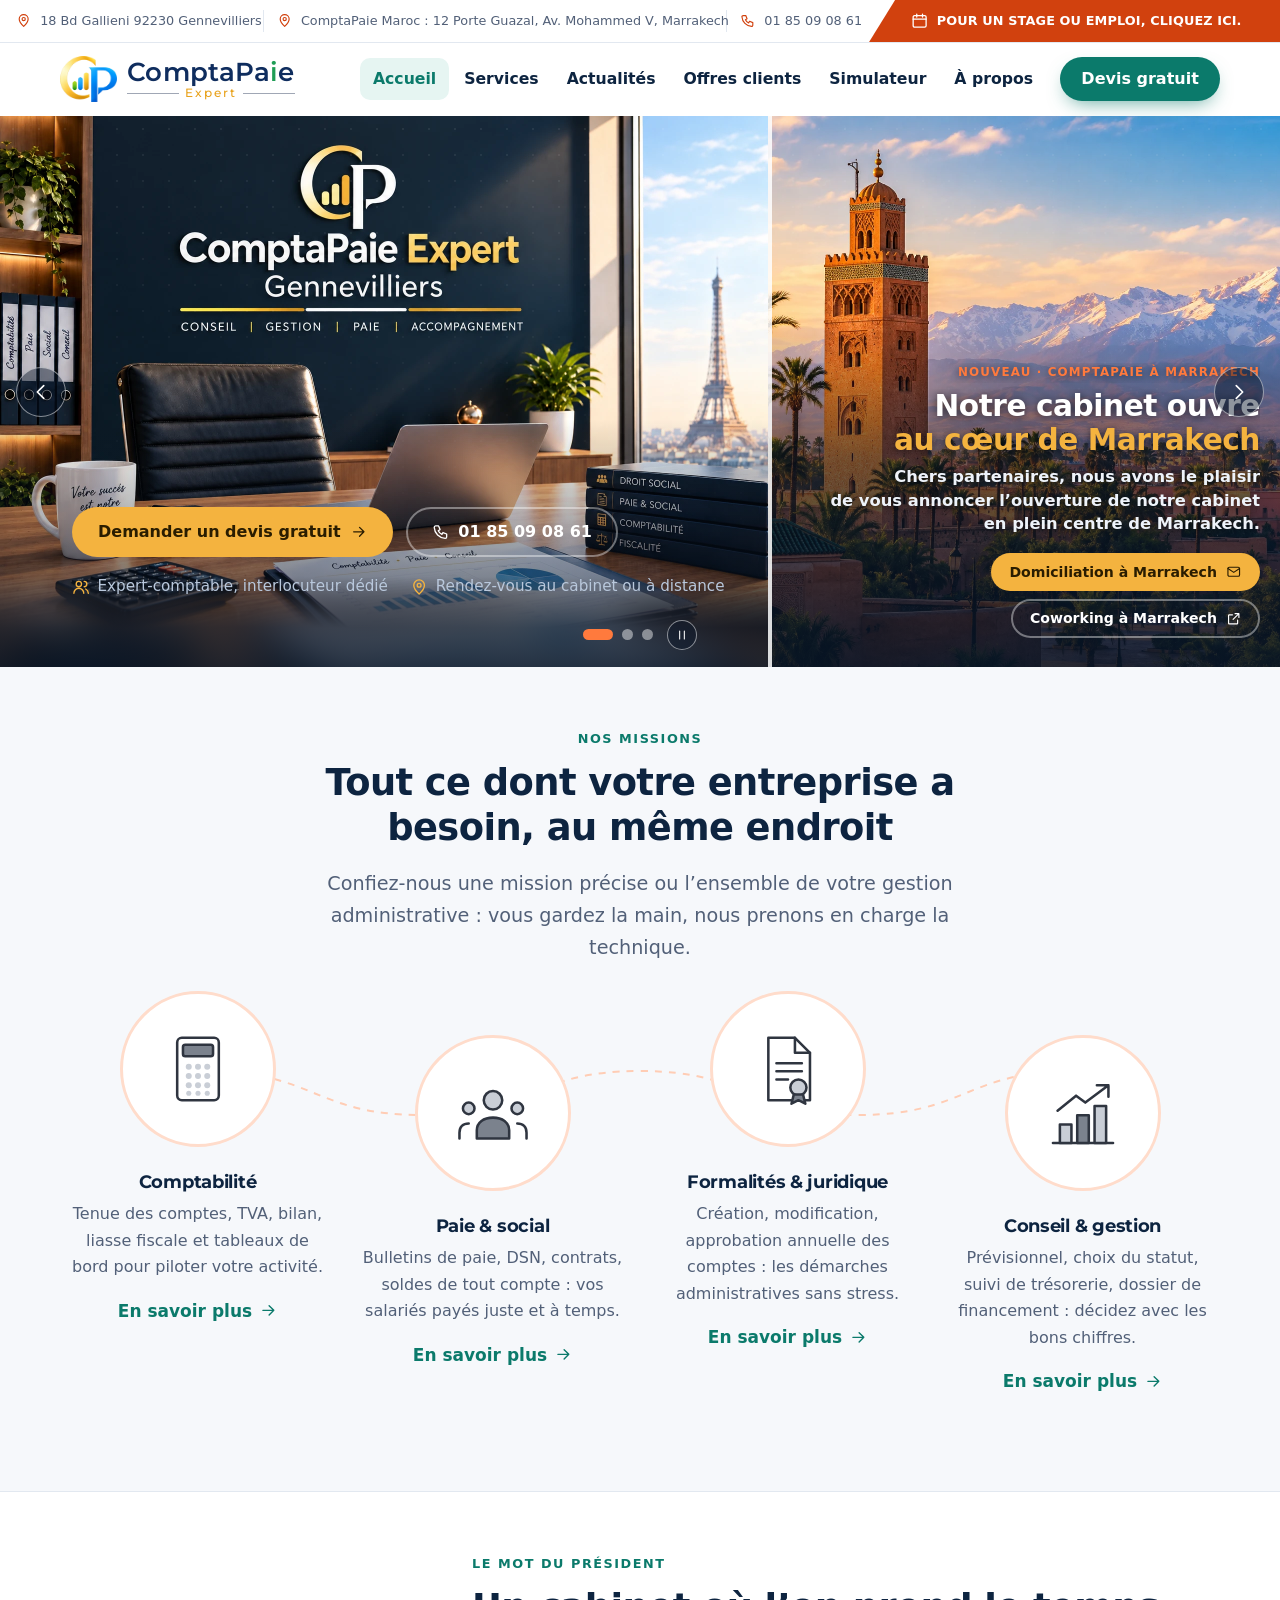
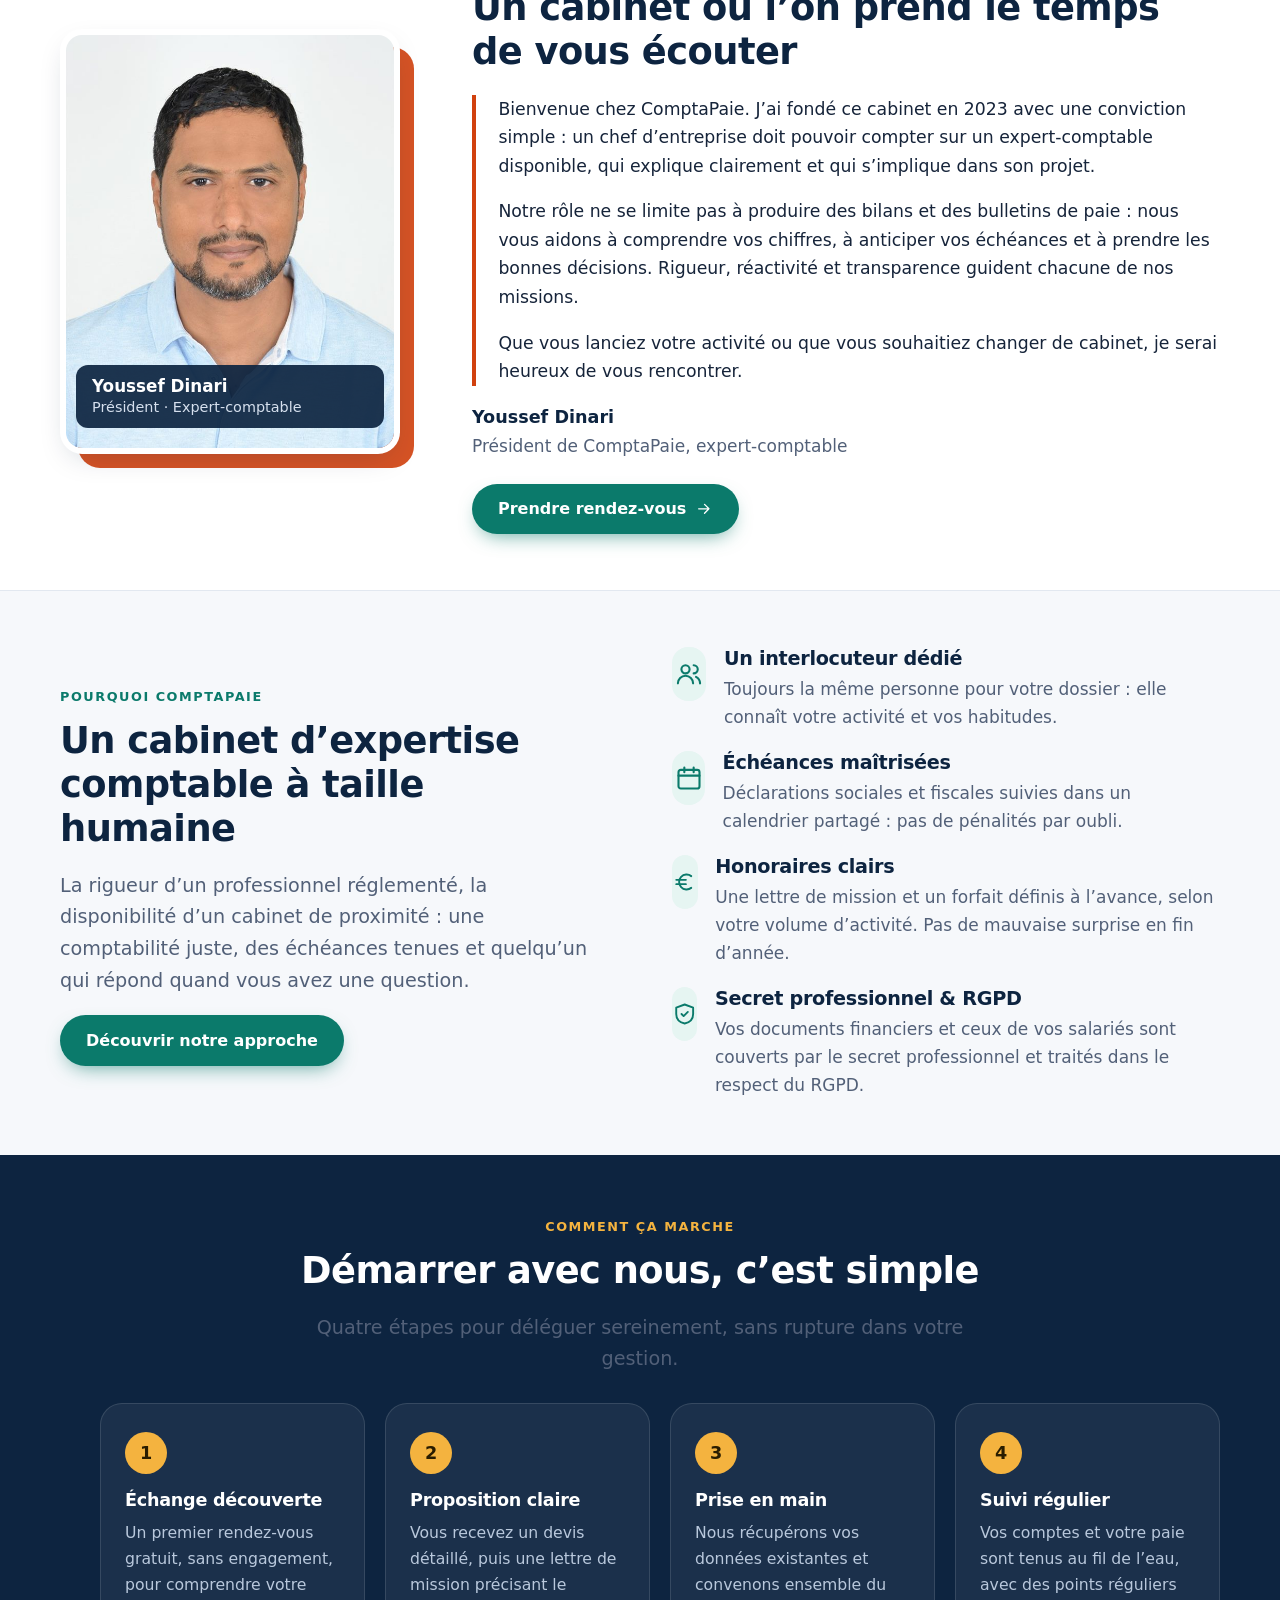
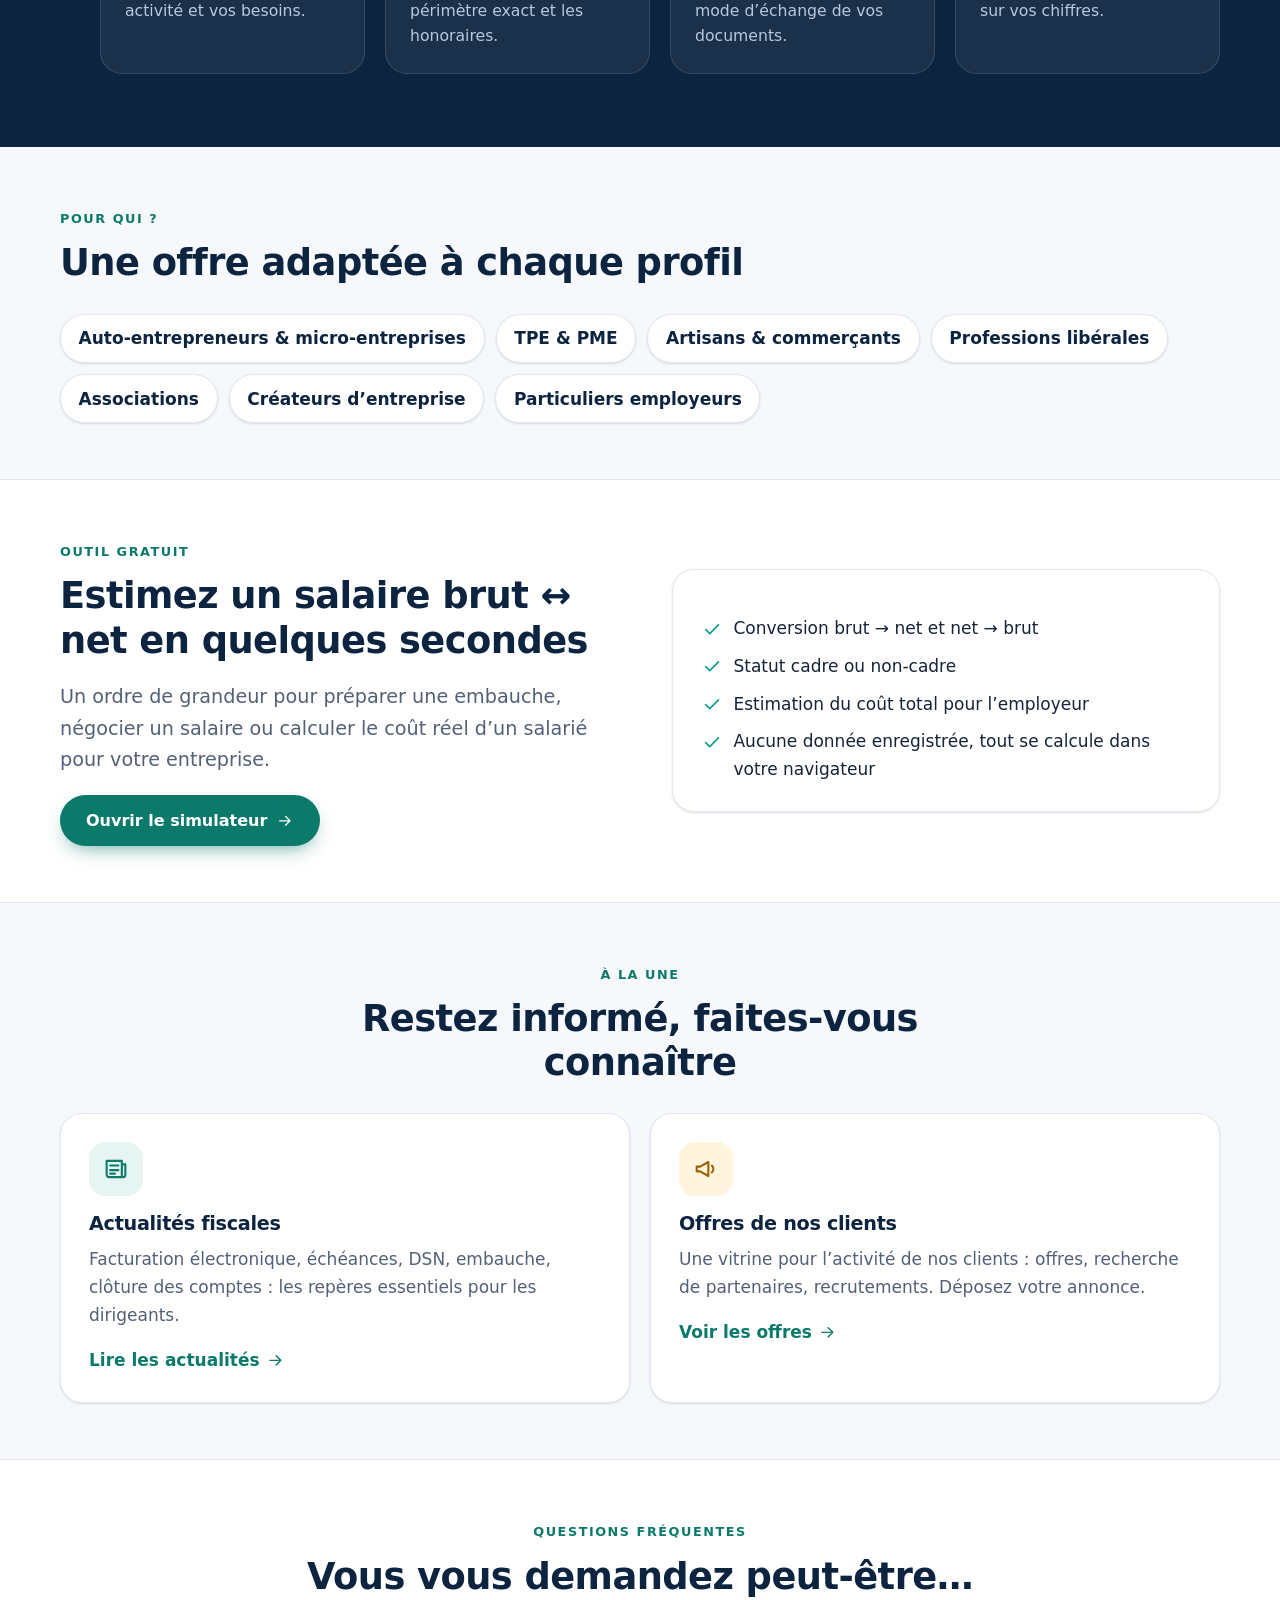
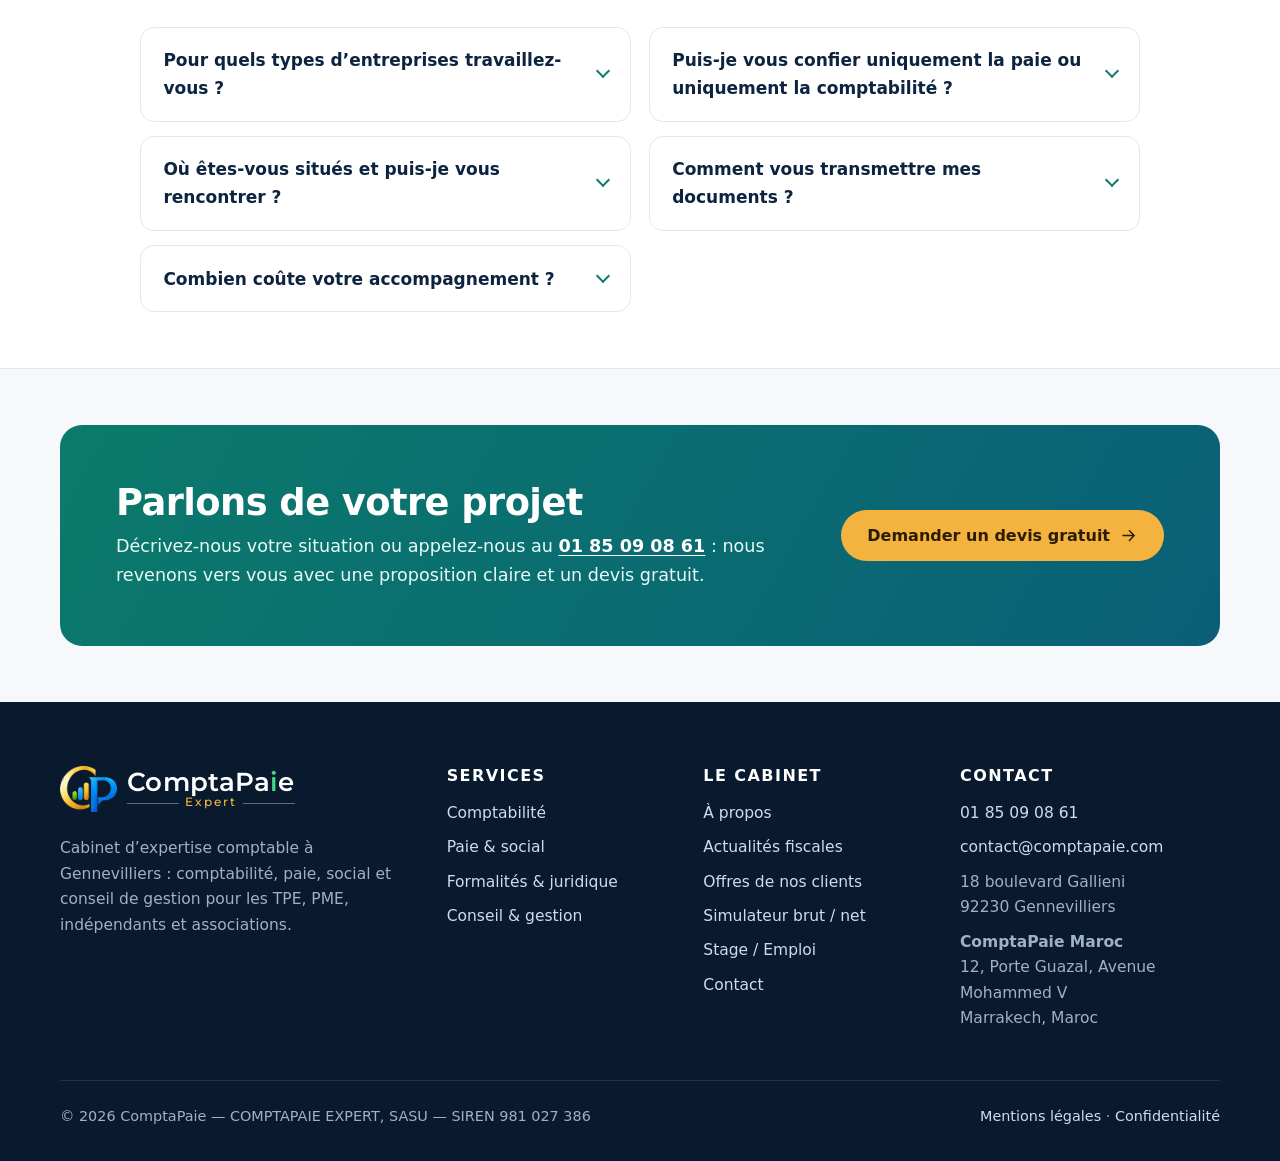
==== commit d16b88a3: "Pages : adresse ComptaPaie Maroc, FAQ 2 colonnes, mentions legales Maroc" ====
--- a/index.html
+++ b/index.html
@@ -21,8 +21,8 @@
   <meta property="og:image:height" content="630">
   <meta name="twitter:card" content="summary_large_image">
   <link rel="preload" href="assets/fonts/montserrat-latin-wght-normal.woff2" as="font" type="font/woff2" crossorigin>
-  <link rel="stylesheet" href="assets/css/style.css?v=20260920h">
-  <script src="assets/js/main.js?v=20260920h" defer></script>
+  <link rel="stylesheet" href="assets/css/style.css?v=20260920m">
+  <script src="assets/js/main.js?v=20260920m" defer></script>
 </head>
 <body>
 <svg class="sprite" width="0" height="0" aria-hidden="true" focusable="false" xmlns="http://www.w3.org/2000/svg">
@@ -62,6 +62,7 @@
     <div class="container topbar-inner">
       <ul class="topbar-info">
         <li><svg class="icon " aria-hidden="true" focusable="false"><use href="#i-pin"/></svg><a href="https://www.google.com/maps/search/?api=1&amp;query=18+boulevard+Gallieni+92230+Gennevilliers" target="_blank" rel="noopener">18 Bd Gallieni 92230 Gennevilliers</a></li>
+        <li><svg class="icon " aria-hidden="true" focusable="false"><use href="#i-pin"/></svg><a href="https://www.google.com/maps/search/?api=1&amp;query=JXPP%2BF4+Marrakech%2C+Maroc" target="_blank" rel="noopener"><span class="tb-pre">ComptaPaie Maroc : </span>12 Porte Guazal, Av. Mohammed V, Marrakech</a></li>
         <li><svg class="icon " aria-hidden="true" focusable="false"><use href="#i-mail"/></svg><a href="mailto:contact@comptapaie.com">contact@comptapaie.com</a></li>
         <li><svg class="icon " aria-hidden="true" focusable="false"><use href="#i-phone"/></svg><a href="tel:+33185090861">01 85 09 08 61</a></li>
       </ul>
@@ -447,14 +448,6 @@
         <summary>Combien coûte votre accompagnement ?</summary>
         <div class="answer"><p>Les honoraires dépendent de votre statut, du volume de pièces comptables et du nombre de bulletins de paie. Nous vous remettons un devis gratuit et sans engagement, puis une lettre de mission avec des honoraires définis à l’avance.</p></div>
       </details>
-      <details>
-        <summary>Puis-je changer d’expert-comptable en cours d’exercice ?</summary>
-        <div class="answer"><p>Oui, c’est possible. Nous prenons contact avec votre confrère pour récupérer les éléments nécessaires et assurer une transition sans rupture.</p></div>
-      </details>
-      <details>
-        <summary>Mes données sont-elles protégées ?</summary>
-        <div class="answer"><p>Oui. Vos données sont couvertes par le secret professionnel, utilisées uniquement pour réaliser votre mission et traitées conformément au RGPD. Ce site n’utilise aucun cookie de suivi. Voir notre <a href="confidentialite.html">politique de confidentialité</a>.</p></div>
-      </details>
     </div>
   </div>
 </section>
@@ -506,9 +499,7 @@
         {"@type": "Question", "name": "Pour quels types d’entreprises travaillez-vous ?", "acceptedAnswer": {"@type": "Answer", "text": "Nous accompagnons les micro-entrepreneurs, TPE, PME, artisans, commerçants, professions libérales et associations, quel que soit leur secteur d’activité."}},
         {"@type": "Question", "name": "Puis-je vous confier uniquement la paie ou uniquement la comptabilité ?", "acceptedAnswer": {"@type": "Answer", "text": "Oui. Vous pouvez nous confier une seule mission ou l’ensemble de votre gestion. Nous adaptons le périmètre et les honoraires à votre besoin."}},
         {"@type": "Question", "name": "Où êtes-vous situés et puis-je vous rencontrer ?", "acceptedAnswer": {"@type": "Answer", "text": "Le cabinet est situé au 18 boulevard Gallieni, 92230 Gennevilliers. Nous vous recevons sur rendez-vous et pouvons aussi travailler entièrement à distance."}},
-        {"@type": "Question", "name": "Combien coûte votre accompagnement ?", "acceptedAnswer": {"@type": "Answer", "text": "Les honoraires dépendent de votre statut, du volume de pièces comptables et du nombre de bulletins de paie. Nous vous remettons un devis gratuit et sans engagement, puis une lettre de mission."}},
-        {"@type": "Question", "name": "Puis-je changer d’expert-comptable en cours d’exercice ?", "acceptedAnswer": {"@type": "Answer", "text": "Oui, c’est possible. Nous prenons contact avec votre confrère pour récupérer les éléments nécessaires et assurer une transition sans rupture."}},
-        {"@type": "Question", "name": "Mes données sont-elles protégées ?", "acceptedAnswer": {"@type": "Answer", "text": "Oui. Vos données sont couvertes par le secret professionnel, utilisées uniquement pour réaliser votre mission et traitées conformément au RGPD."}}
+        {"@type": "Question", "name": "Combien coûte votre accompagnement ?", "acceptedAnswer": {"@type": "Answer", "text": "Les honoraires dépendent de votre statut, du volume de pièces comptables et du nombre de bulletins de paie. Nous vous remettons un devis gratuit et sans engagement, puis une lettre de mission."}}
       ]
     }
   ]
@@ -549,6 +540,7 @@
           <li><a href="tel:+33185090861">01 85 09 08 61</a></li>
           <li><a href="mailto:contact@comptapaie.com">contact@comptapaie.com</a></li>
           <li><address>18 boulevard Gallieni<br>92230 Gennevilliers</address></li>
+          <li><address><strong>ComptaPaie Maroc</strong><br>12, Porte Guazal, Avenue Mohammed V<br>Marrakech, Maroc</address></li>
         </ul>
       </div>
     </div>
--- a/assets/css/style.css
+++ b/assets/css/style.css
@@ -67,7 +67,7 @@
 }
 
 .container { width: min(100% - 2rem, var(--maxw)); margin-inline: auto; }
-.section { padding: clamp(3.5rem, 8vw, 6rem) 0; }
+.section { padding: clamp(2rem, 4.5vw, 3.5rem) 0; }
 .section--alt { background: #fff; border-block: 1px solid var(--line); }
 .section--dark { background: var(--navy); color: #d6e0ee; }
 .section--dark h2, .section--dark h3 { color: #fff; }
@@ -81,7 +81,7 @@
 }
 .section--dark .eyebrow, .hero .eyebrow { color: var(--amber); }
 .lead { font-size: 1.2rem; color: var(--muted); max-width: 62ch; }
-.section-head { max-width: 720px; margin-bottom: 2.5rem; }
+.section-head { max-width: 720px; margin-bottom: 1.75rem; }
 .section-head.center { margin-inline: auto; text-align: center; }
 .section-head.center .lead { margin-inline: auto; }
 
@@ -298,7 +298,8 @@
 .plan .price { font-size: 1.05rem; font-weight: 700; color: var(--navy); margin: .25rem 0 0; }
 
 /* FAQ */
-.faq { max-width: 820px; margin-inline: auto; display: grid; gap: .8rem; }
+.faq { max-width: 1000px; margin-inline: auto; display: grid; gap: .8rem; align-items: start; }
+@media (min-width: 800px) { .faq { grid-template-columns: 1fr 1fr; gap: .9rem 1.1rem; } }
 .faq details { background: #fff; border: 1px solid var(--line); border-radius: var(--radius); overflow: hidden; }
 .faq summary {
   cursor: pointer; list-style: none; padding: 1.15rem 3.25rem 1.15rem 1.4rem; font-weight: 700; color: var(--navy); position: relative;
@@ -866,3 +867,12 @@
 /* Diapositive « La satisfaction du client » : même style et même taille que « votre gestion enfin sereine. » */
 .hero .slide-title.poem { font-size: clamp(1.9rem, 3.9vw, 2.8rem); line-height: 1.14; text-transform: none; margin-bottom: .4rem; }
 .hero .slide-title .hl { color: var(--amber); }
+
+/* ---------- Barre du haut : deux adresses (France + Maroc), adaptée à la largeur ---------- */
+.topbar-inner.container { width: min(100% - 2rem, 1400px); }
+.topbar-info { min-width: 0; font-size: .8rem; }
+.topbar-info li { white-space: nowrap; padding-right: .8rem; margin-right: .8rem; }
+@media (min-width: 980px) { .topbar-cta { padding: 0 1.4rem 0 2.6rem; font-size: .8rem; } }
+@media (max-width: 1399px) { .topbar-info li:nth-child(3) { display: none; } }
+@media (max-width: 1199px) { .topbar-info .tb-pre { display: none; } }
+@media (max-width: 1049px) { .topbar-info li:nth-child(4) { display: none; } .topbar-info li:nth-child(2) { border-right: 0; } }
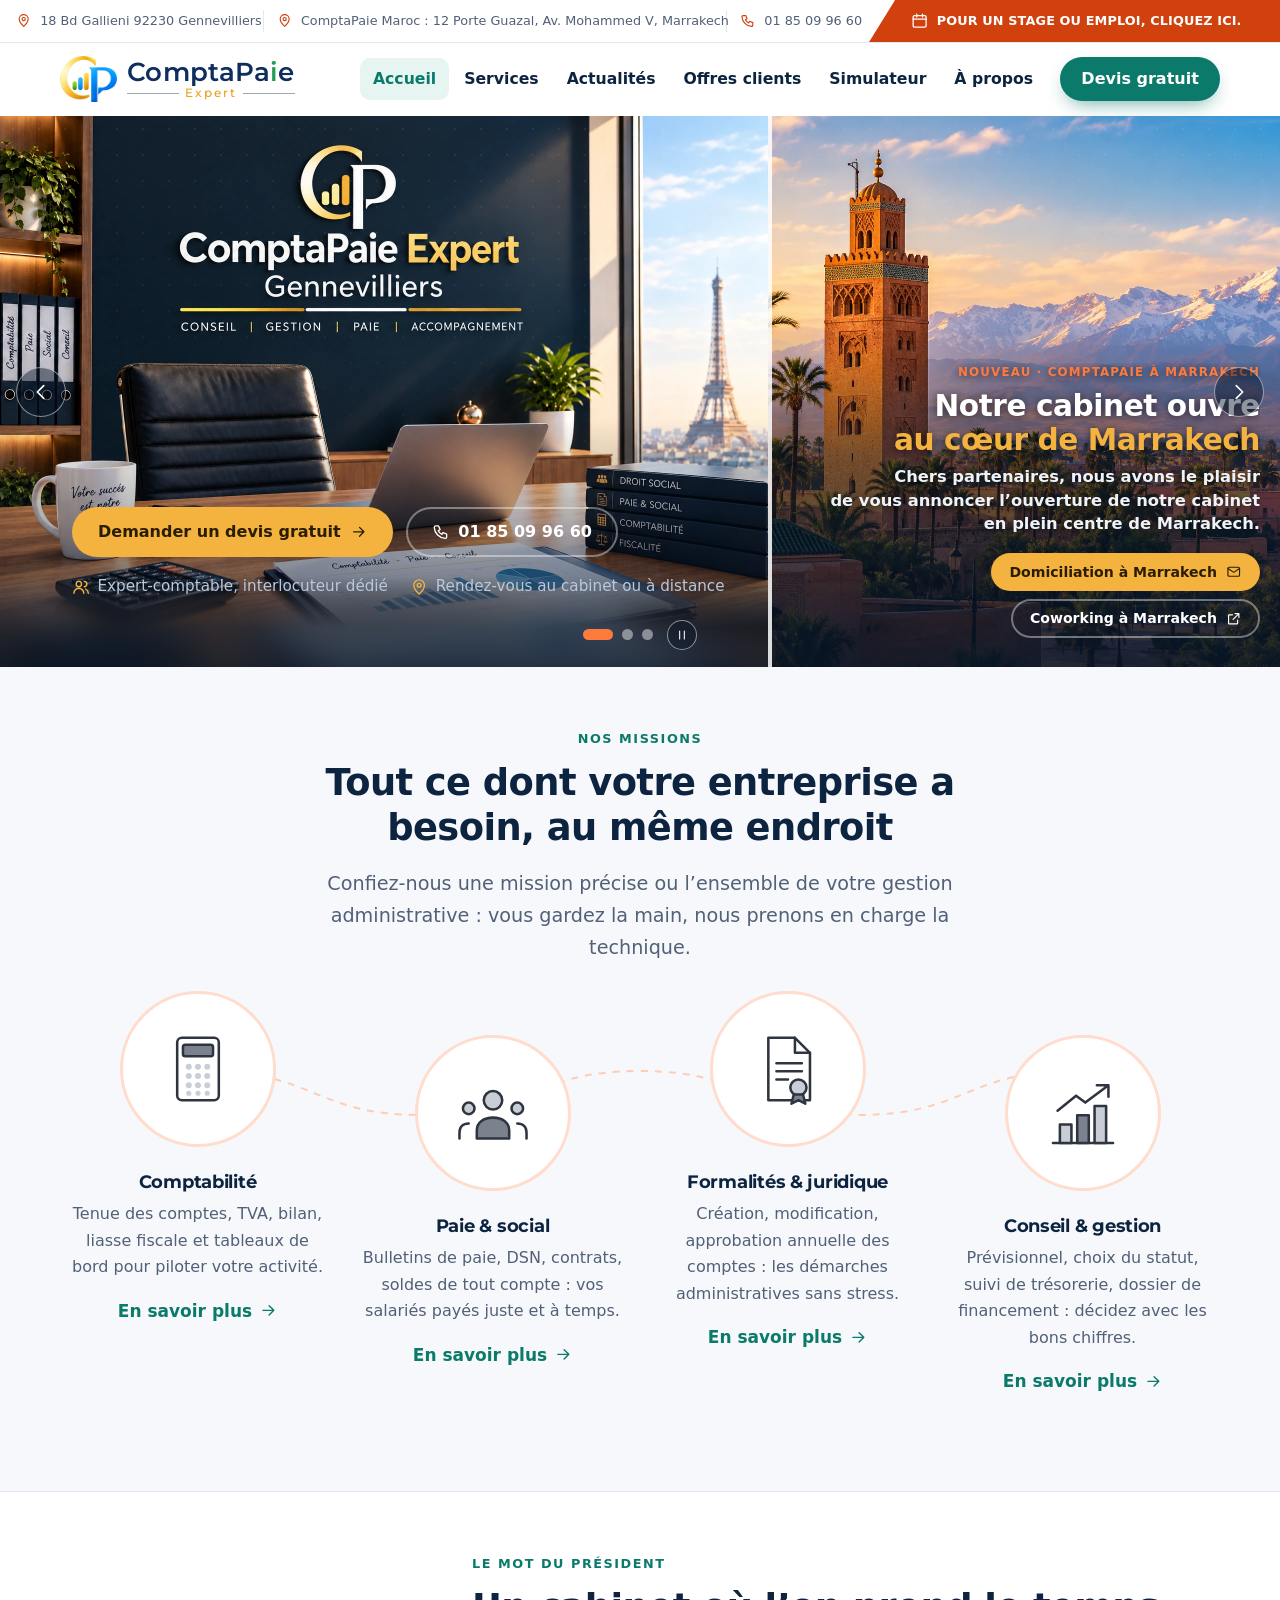
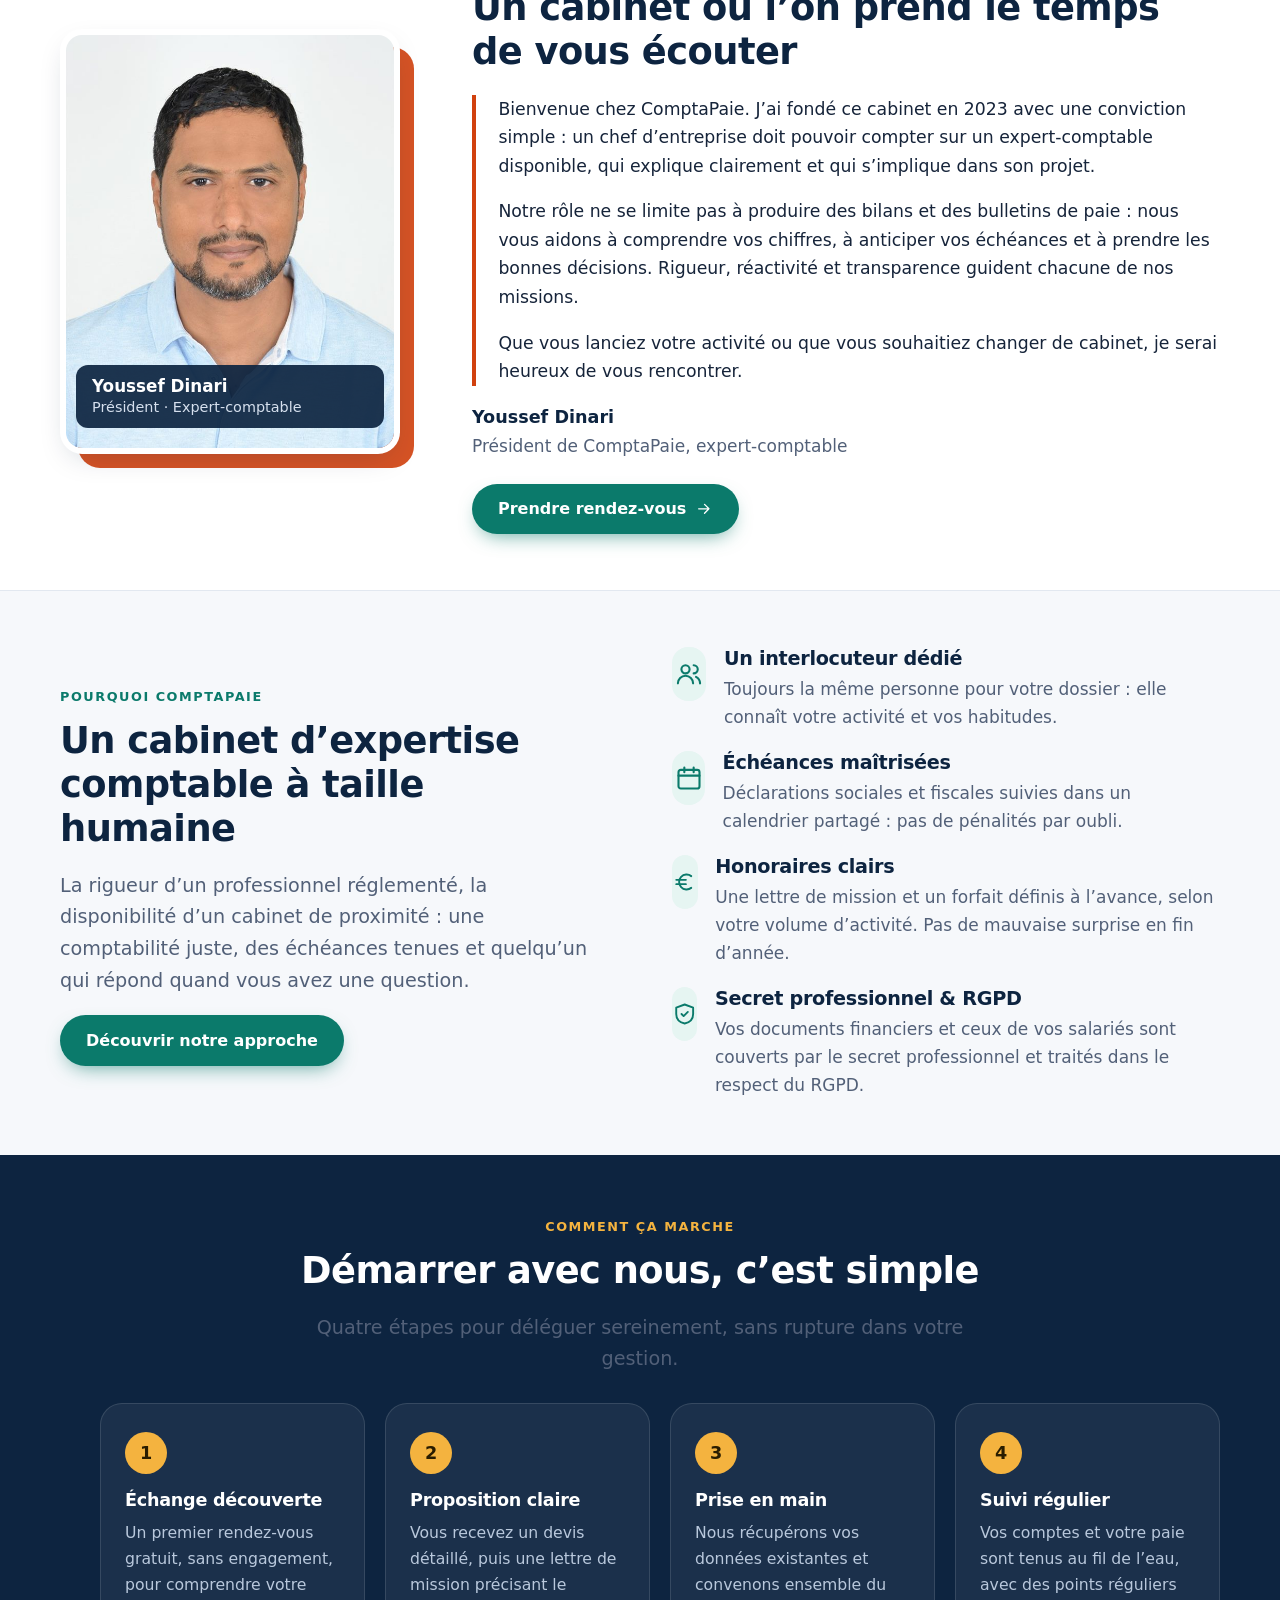
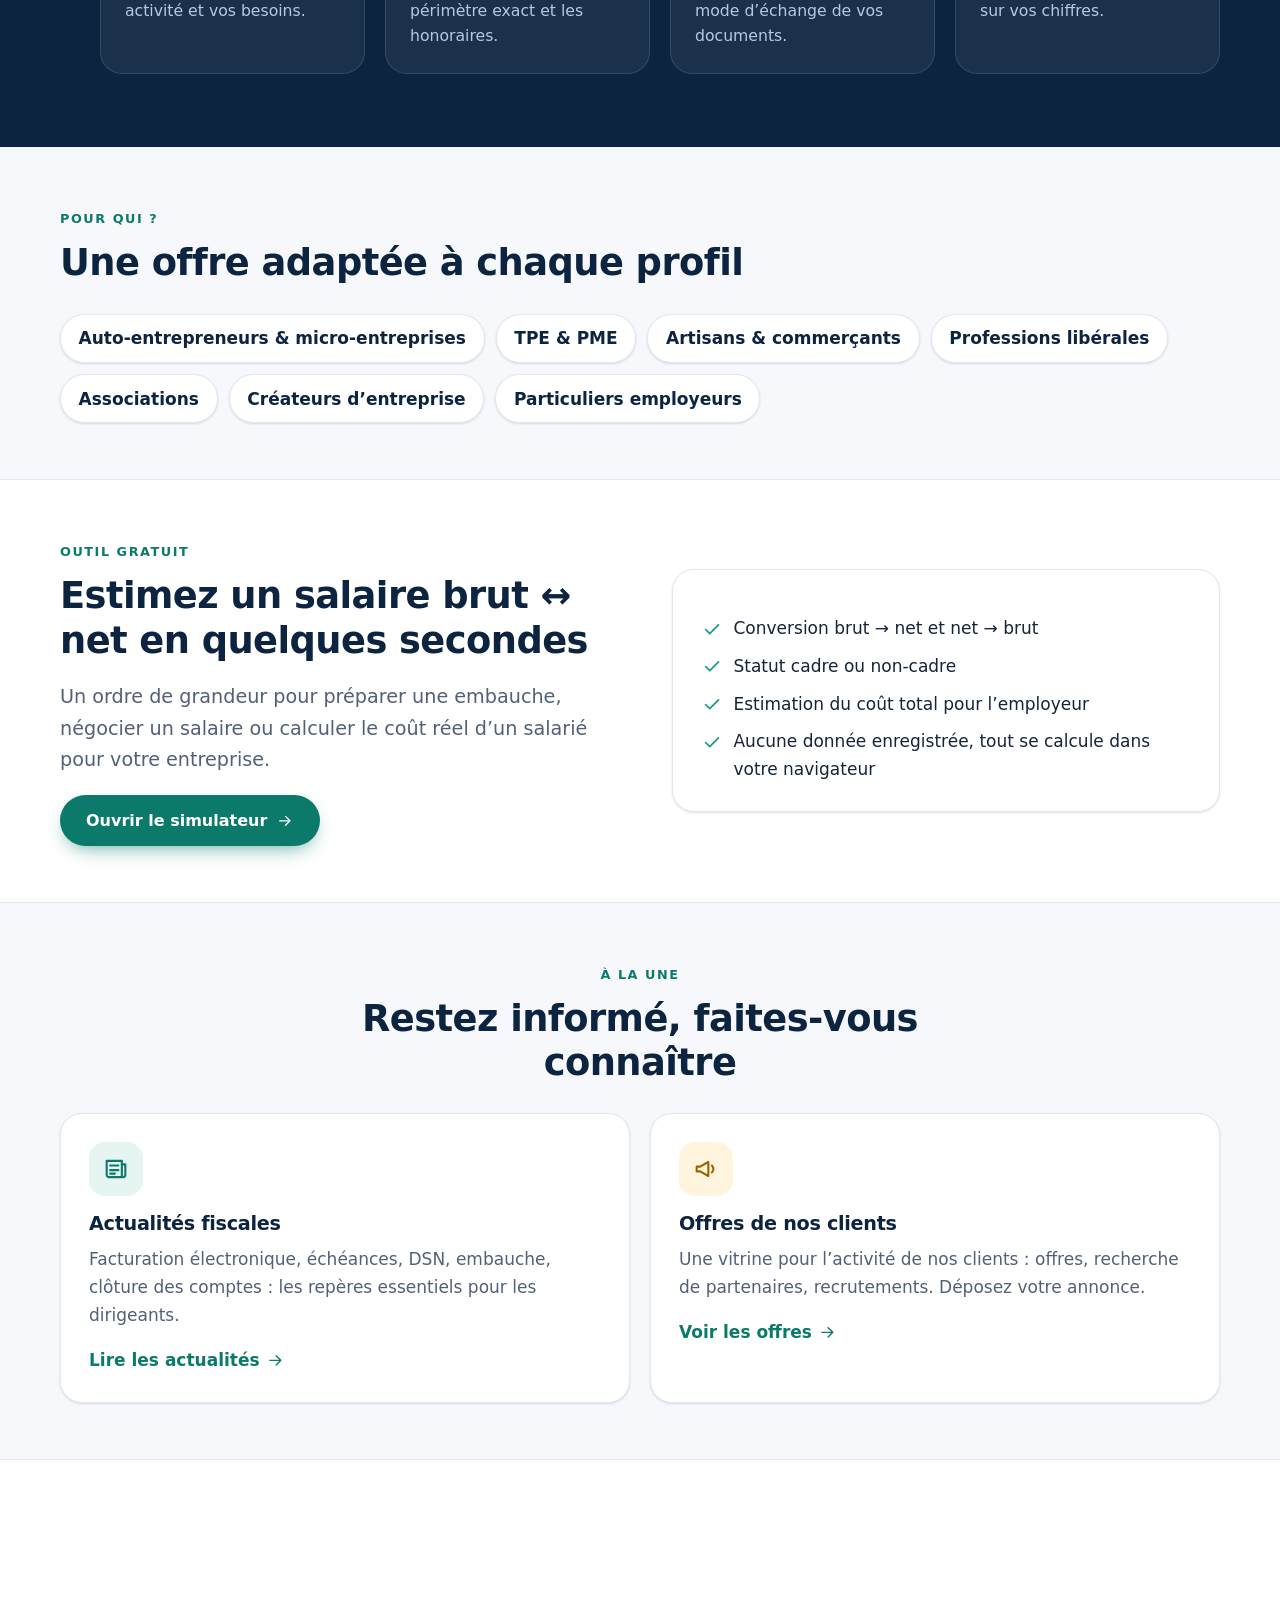
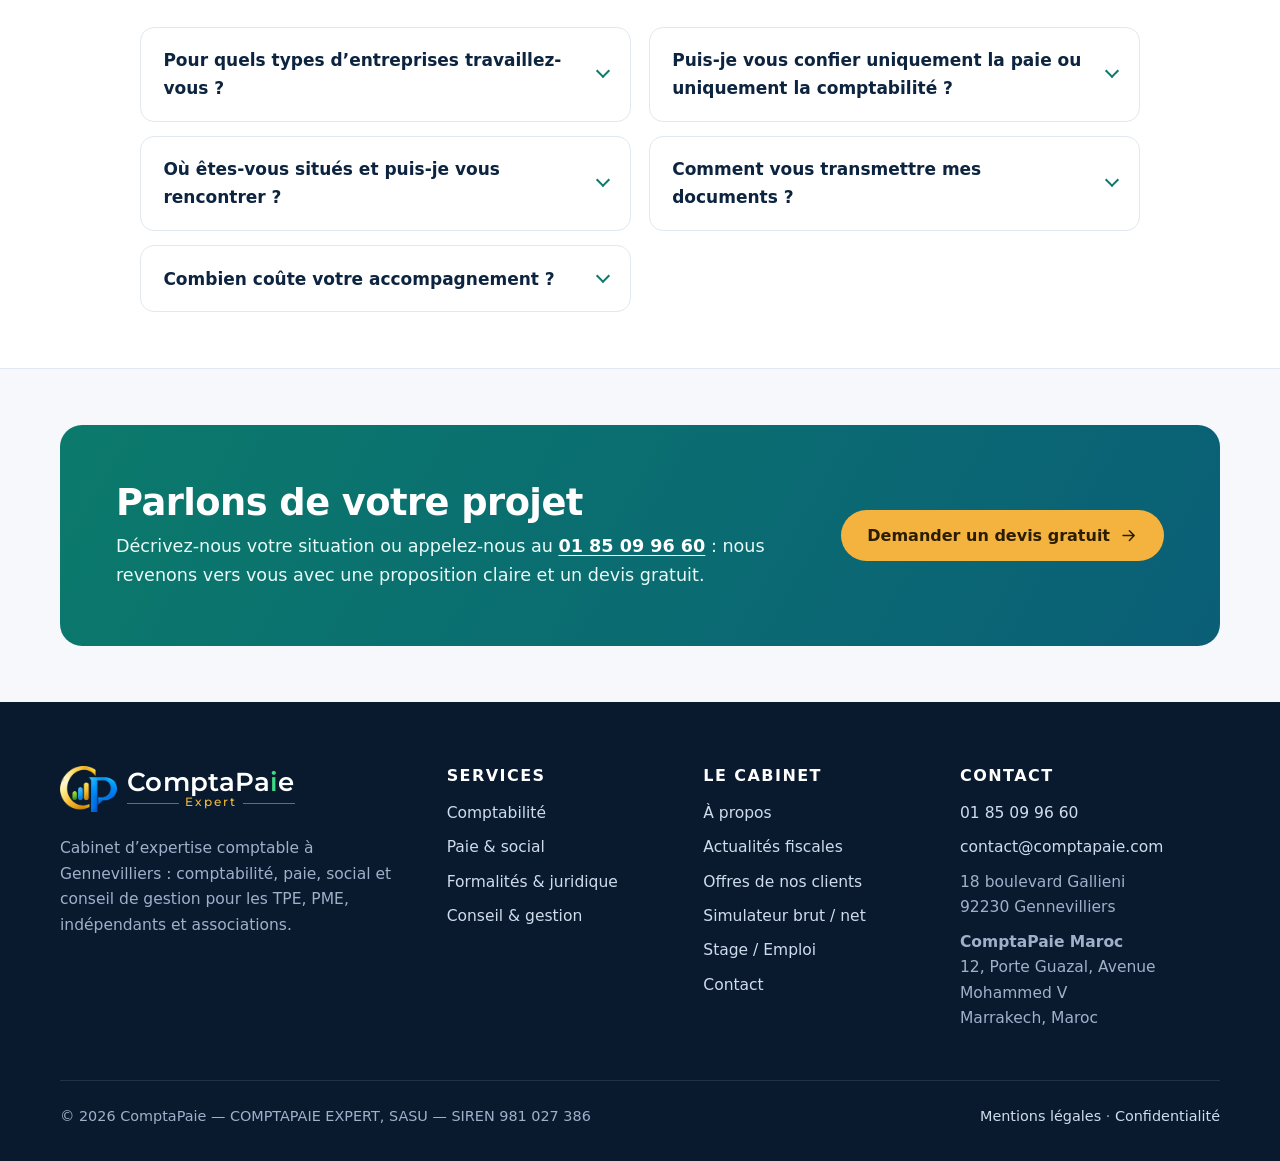
==== commit befe1a4e: "Nouveau numero de telephone : 01 85 09 96 60" ====
--- a/index.html
+++ b/index.html
@@ -4,7 +4,7 @@
   <meta charset="utf-8">
   <meta name="viewport" content="width=device-width, initial-scale=1">
   <title>Expert-comptable à Gennevilliers — Comptabilité, paie et conseil | ComptaPaie</title>
-  <meta name="description" content="ComptaPaie, cabinet d’expertise comptable à Gennevilliers (92) : comptabilité, bulletins de paie, déclarations sociales et fiscales, conseil. Devis gratuit au 01 85 09 08 61.">
+  <meta name="description" content="ComptaPaie, cabinet d’expertise comptable à Gennevilliers (92) : comptabilité, bulletins de paie, déclarations sociales et fiscales, conseil. Devis gratuit au 01 85 09 96 60.">
   <meta name="robots" content="index, follow, max-image-preview:large">
   <link rel="canonical" href="https://comptapaye.com/">
   <meta name="theme-color" content="#0d2440">
@@ -14,7 +14,7 @@
   <meta property="og:locale" content="fr_FR">
   <meta property="og:site_name" content="ComptaPaie">
   <meta property="og:title" content="Expert-comptable à Gennevilliers — Comptabilité, paie et conseil | ComptaPaie">
-  <meta property="og:description" content="ComptaPaie, cabinet d’expertise comptable à Gennevilliers (92) : comptabilité, bulletins de paie, déclarations sociales et fiscales, conseil. Devis gratuit au 01 85 09 08 61.">
+  <meta property="og:description" content="ComptaPaie, cabinet d’expertise comptable à Gennevilliers (92) : comptabilité, bulletins de paie, déclarations sociales et fiscales, conseil. Devis gratuit au 01 85 09 96 60.">
   <meta property="og:url" content="https://comptapaye.com/">
   <meta property="og:image" content="https://comptapaye.com/assets/img/og-image.png">
   <meta property="og:image:width" content="1200">
@@ -64,7 +64,7 @@
         <li><svg class="icon " aria-hidden="true" focusable="false"><use href="#i-pin"/></svg><a href="https://www.google.com/maps/search/?api=1&amp;query=18+boulevard+Gallieni+92230+Gennevilliers" target="_blank" rel="noopener">18 Bd Gallieni 92230 Gennevilliers</a></li>
         <li><svg class="icon " aria-hidden="true" focusable="false"><use href="#i-pin"/></svg><a href="https://www.google.com/maps/search/?api=1&amp;query=JXPP%2BF4+Marrakech%2C+Maroc" target="_blank" rel="noopener"><span class="tb-pre">ComptaPaie Maroc : </span>12 Porte Guazal, Av. Mohammed V, Marrakech</a></li>
         <li><svg class="icon " aria-hidden="true" focusable="false"><use href="#i-mail"/></svg><a href="mailto:contact@comptapaie.com">contact@comptapaie.com</a></li>
-        <li><svg class="icon " aria-hidden="true" focusable="false"><use href="#i-phone"/></svg><a href="tel:+33185090861">01 85 09 08 61</a></li>
+        <li><svg class="icon " aria-hidden="true" focusable="false"><use href="#i-phone"/></svg><a href="tel:+33185099660">01 85 09 96 60</a></li>
       </ul>
       <a class="topbar-cta" href="candidature.html" target="_blank" rel="noopener"><span class="topbar-cta-text"><svg class="icon " aria-hidden="true" focusable="false"><use href="#i-calendar"/></svg> Pour un stage ou emploi, cliquez ici.</span></a>
     </div>
@@ -73,7 +73,7 @@
     <div class="container header-inner">
       <a class="logo" href="index.html" aria-label="ComptaPaie Expert — accueil"><img class="logo-mark" src="assets/img/logo-cp.png" width="54" height="44" alt=""><span class="logo-text"><span class="logo-name">ComptaPa<span class="i">i</span>e</span><span class="logo-tag">Expert</span></span></a>
       <div class="header-right">
-        <a class="header-call" href="tel:+33185090861" aria-label="Appeler le cabinet : 01 85 09 08 61"><svg class="icon " aria-hidden="true" focusable="false"><use href="#i-phone"/></svg></a>
+        <a class="header-call" href="tel:+33185099660" aria-label="Appeler le cabinet : 01 85 09 96 60"><svg class="icon " aria-hidden="true" focusable="false"><use href="#i-phone"/></svg></a>
         <button class="nav-toggle" type="button" aria-expanded="false" aria-controls="primary-nav" aria-label="Ouvrir le menu">
           <svg class="icon i-open" aria-hidden="true" focusable="false"><use href="#i-menu"/></svg><svg class="icon i-close" aria-hidden="true" focusable="false"><use href="#i-x"/></svg>
         </button>
@@ -103,7 +103,7 @@
           <div class="duo-copy duo-copy--fr">
             <div class="hero-cta mask d1"><div>
               <a class="btn btn--amber" href="contact.html">Demander un devis gratuit <svg class="icon " aria-hidden="true" focusable="false"><use href="#i-arrow"/></svg></a>
-              <a class="btn btn--ghost" href="tel:+33185090861"><svg class="icon " aria-hidden="true" focusable="false"><use href="#i-phone"/></svg> 01 85 09 08 61</a>
+              <a class="btn btn--ghost" href="tel:+33185099660"><svg class="icon " aria-hidden="true" focusable="false"><use href="#i-phone"/></svg> 01 85 09 96 60</a>
             </div></div>
             <ul class="hero-badges mask d5">
               <li><svg class="icon " aria-hidden="true" focusable="false"><use href="#i-users"/></svg> Expert-comptable, interlocuteur dédié</li>
@@ -457,7 +457,7 @@
     <div class="cta-band reveal">
       <div>
         <h2>Parlons de votre projet</h2>
-        <p>Décrivez-nous votre situation ou appelez-nous au <a class="cta-tel" href="tel:+33185090861">01 85 09 08 61</a> : nous revenons vers vous avec une proposition claire et un devis gratuit.</p>
+        <p>Décrivez-nous votre situation ou appelez-nous au <a class="cta-tel" href="tel:+33185099660">01 85 09 96 60</a> : nous revenons vers vous avec une proposition claire et un devis gratuit.</p>
       </div>
       <a class="btn btn--amber" href="contact.html">Demander un devis gratuit <svg class="icon " aria-hidden="true" focusable="false"><use href="#i-arrow"/></svg></a>
     </div>
@@ -479,7 +479,7 @@
       "founder": {"@type": "Person", "name": "Youssef Dinari", "jobTitle": "Président, expert-comptable"},
       "url": "https://comptapaye.com/",
       "email": "contact@comptapaie.com",
-      "telephone": "+33185090861",
+      "telephone": "+33185099660",
       "logo": "https://comptapaye.com/assets/img/logo-cp.png",
       "image": "https://comptapaye.com/assets/img/og-image.png",
       "description": "Cabinet d’expertise comptable à Gennevilliers : comptabilité, paie, formalités et conseil de gestion pour TPE, PME, indépendants et associations.",
@@ -537,7 +537,7 @@
       <div>
         <h3>Contact</h3>
         <ul>
-          <li><a href="tel:+33185090861">01 85 09 08 61</a></li>
+          <li><a href="tel:+33185099660">01 85 09 96 60</a></li>
           <li><a href="mailto:contact@comptapaie.com">contact@comptapaie.com</a></li>
           <li><address>18 boulevard Gallieni<br>92230 Gennevilliers</address></li>
           <li><address><strong>ComptaPaie Maroc</strong><br>12, Porte Guazal, Avenue Mohammed V<br>Marrakech, Maroc</address></li>
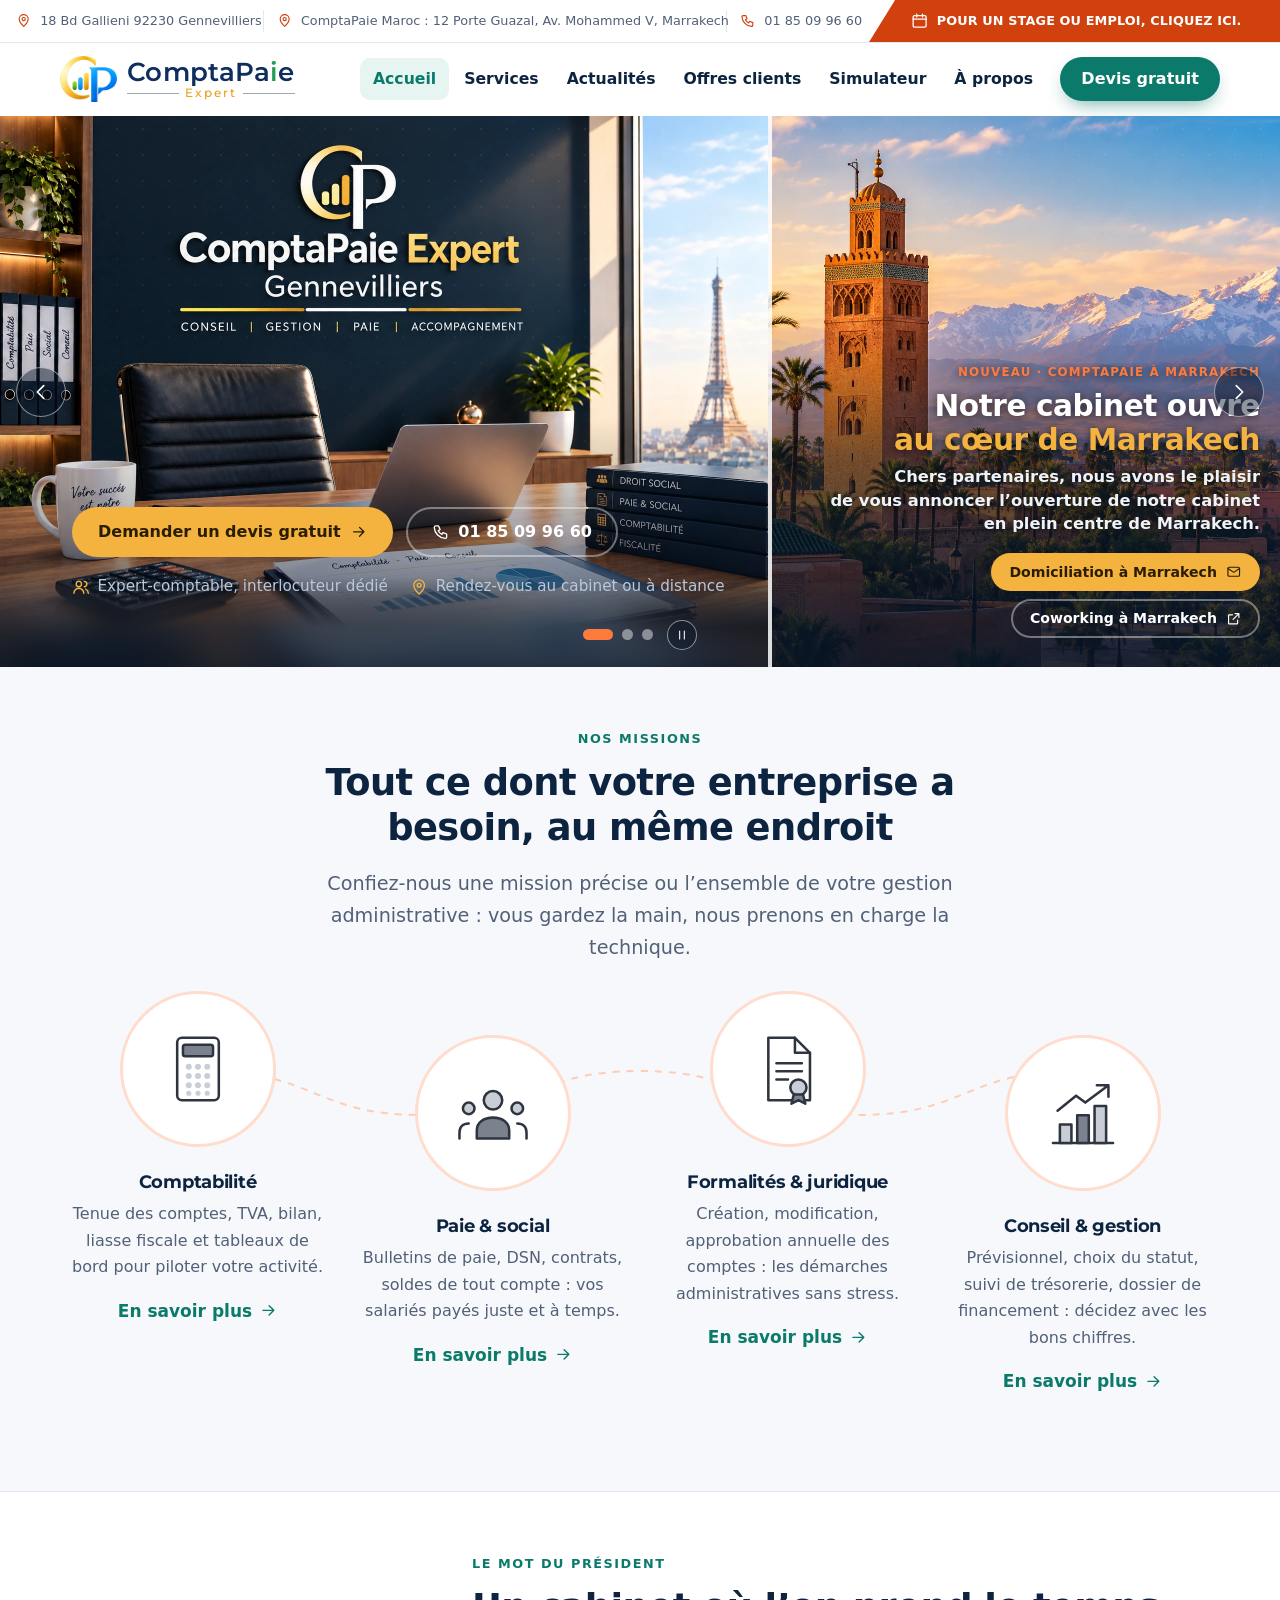
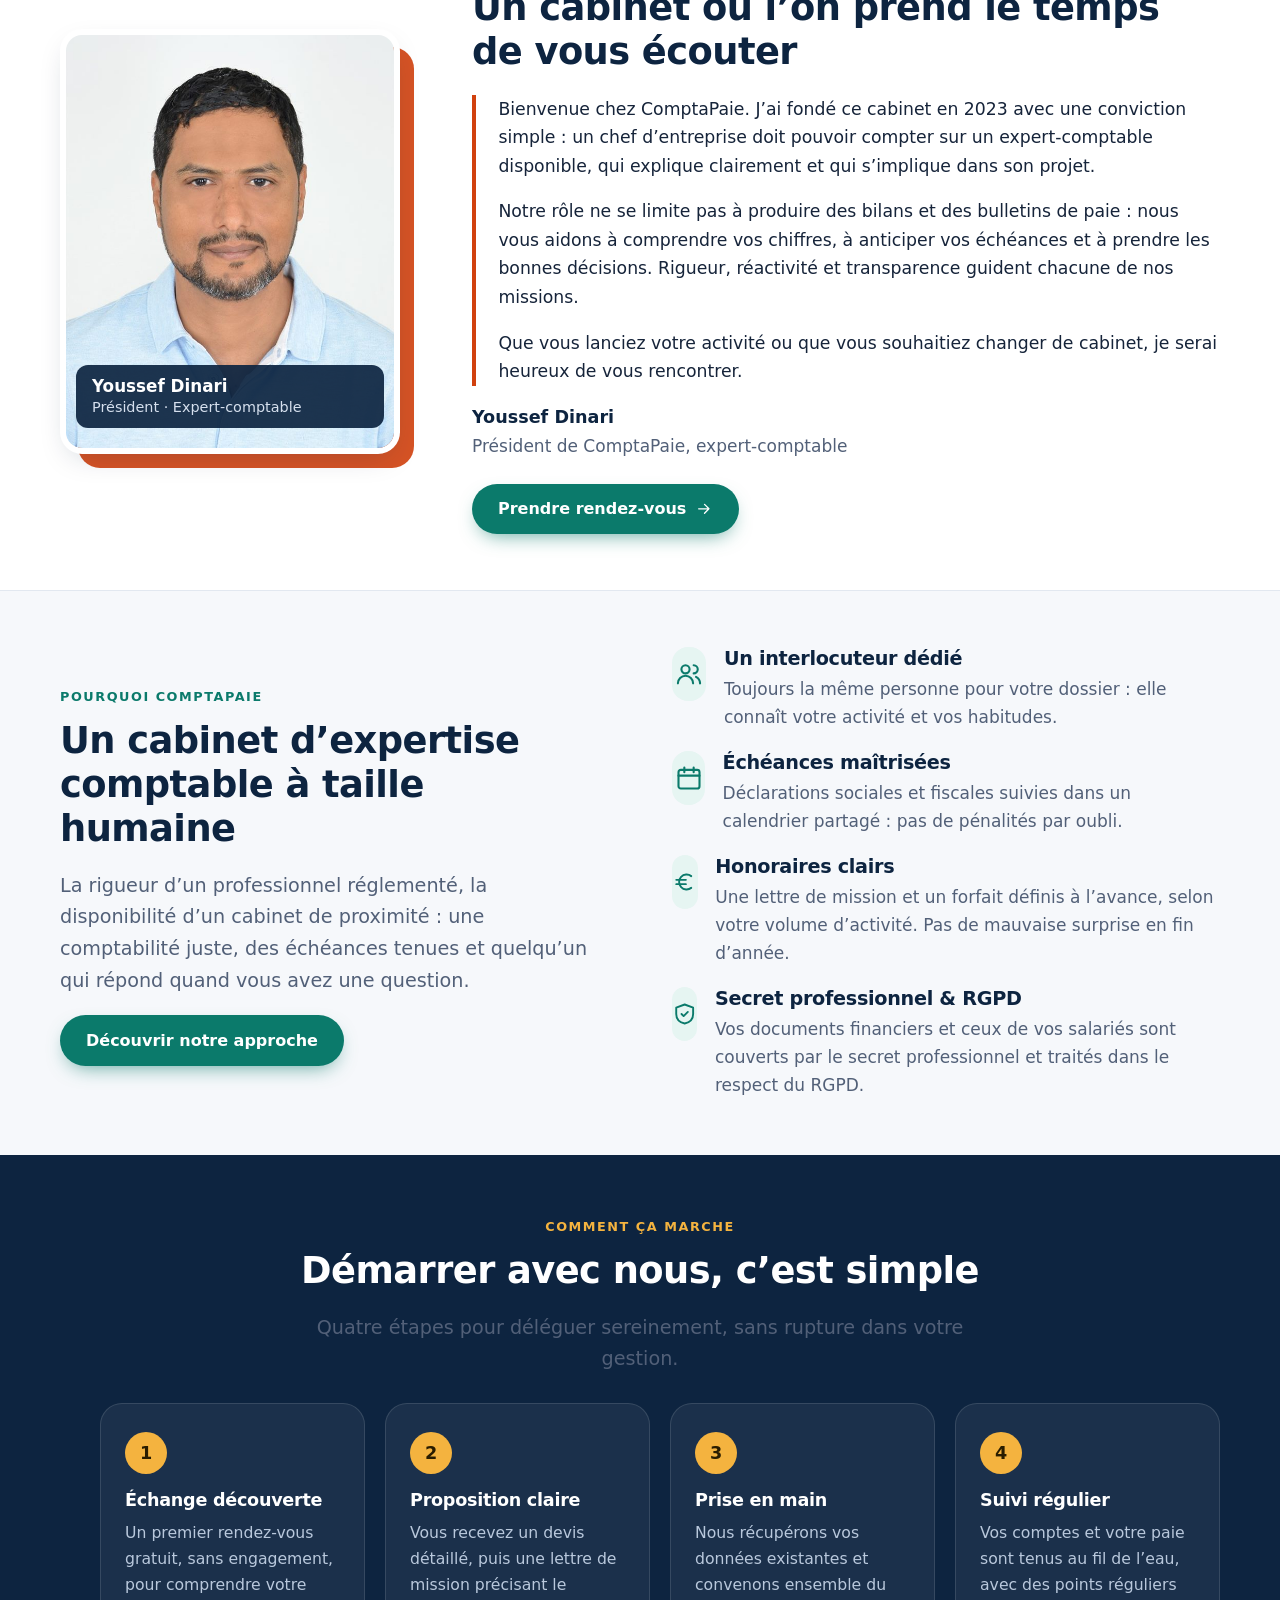
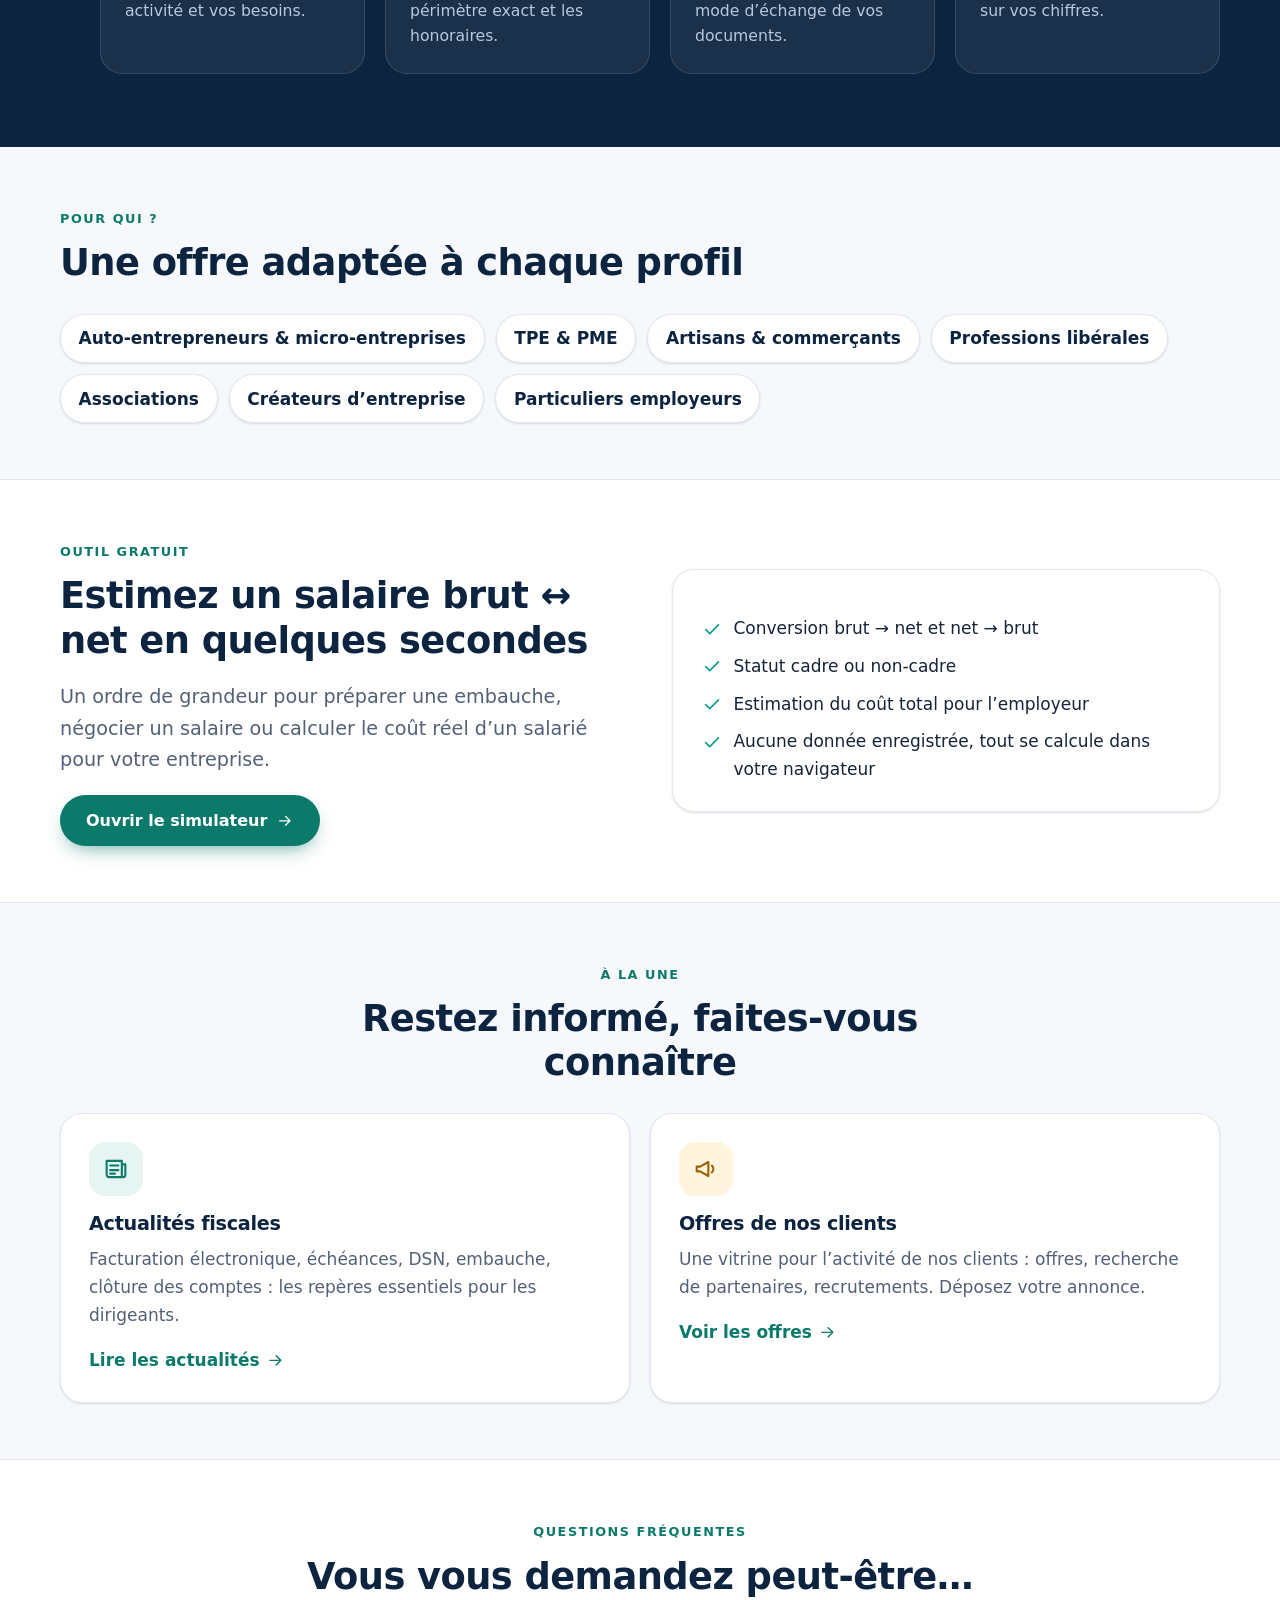
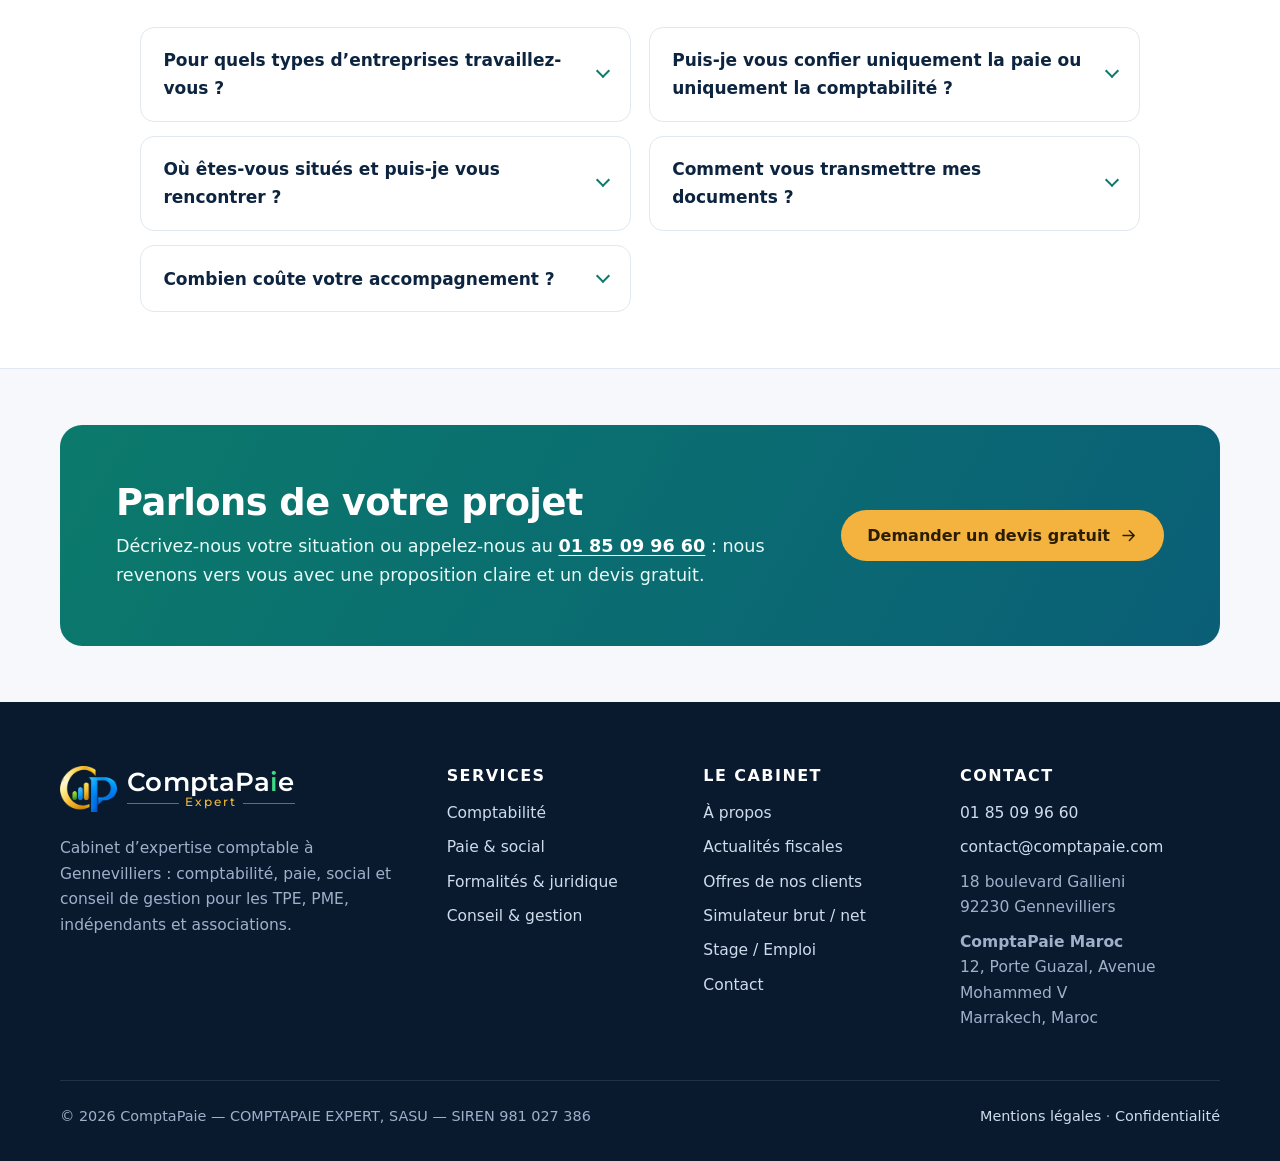
==== commit c09e72b9: "Site servi sur comptapaie.com : adresses + redirection de comptapaye.com (sauf /ivr/)" ====
--- a/index.html
+++ b/index.html
@@ -6,7 +6,7 @@
   <title>Expert-comptable à Gennevilliers — Comptabilité, paie et conseil | ComptaPaie</title>
   <meta name="description" content="ComptaPaie, cabinet d’expertise comptable à Gennevilliers (92) : comptabilité, bulletins de paie, déclarations sociales et fiscales, conseil. Devis gratuit au 01 85 09 96 60.">
   <meta name="robots" content="index, follow, max-image-preview:large">
-  <link rel="canonical" href="https://comptapaye.com/">
+  <link rel="canonical" href="https://comptapaie.com/">
   <meta name="theme-color" content="#0d2440">
   <link rel="icon" href="assets/img/favicon.png" type="image/png">
   <link rel="apple-touch-icon" href="assets/img/apple-touch-icon.png">
@@ -15,8 +15,8 @@
   <meta property="og:site_name" content="ComptaPaie">
   <meta property="og:title" content="Expert-comptable à Gennevilliers — Comptabilité, paie et conseil | ComptaPaie">
   <meta property="og:description" content="ComptaPaie, cabinet d’expertise comptable à Gennevilliers (92) : comptabilité, bulletins de paie, déclarations sociales et fiscales, conseil. Devis gratuit au 01 85 09 96 60.">
-  <meta property="og:url" content="https://comptapaye.com/">
-  <meta property="og:image" content="https://comptapaye.com/assets/img/og-image.png">
+  <meta property="og:url" content="https://comptapaie.com/">
+  <meta property="og:image" content="https://comptapaie.com/assets/img/og-image.png">
   <meta property="og:image:width" content="1200">
   <meta property="og:image:height" content="630">
   <meta name="twitter:card" content="summary_large_image">
@@ -470,18 +470,18 @@
   "@graph": [
     {
       "@type": "AccountingService",
-      "@id": "https://comptapaye.com/#organisation",
+      "@id": "https://comptapaie.com/#organisation",
       "name": "ComptaPaie",
       "alternateName": "ComptaPaie Expert",
       "legalName": "COMPTAPAIE EXPERT",
       "vatID": "FR29981027386",
       "foundingDate": "2023-11-01",
       "founder": {"@type": "Person", "name": "Youssef Dinari", "jobTitle": "Président, expert-comptable"},
-      "url": "https://comptapaye.com/",
+      "url": "https://comptapaie.com/",
       "email": "contact@comptapaie.com",
       "telephone": "+33185099660",
-      "logo": "https://comptapaye.com/assets/img/logo-cp.png",
-      "image": "https://comptapaye.com/assets/img/og-image.png",
+      "logo": "https://comptapaie.com/assets/img/logo-cp.png",
+      "image": "https://comptapaie.com/assets/img/og-image.png",
       "description": "Cabinet d’expertise comptable à Gennevilliers : comptabilité, paie, formalités et conseil de gestion pour TPE, PME, indépendants et associations.",
       "address": {
         "@type": "PostalAddress",
